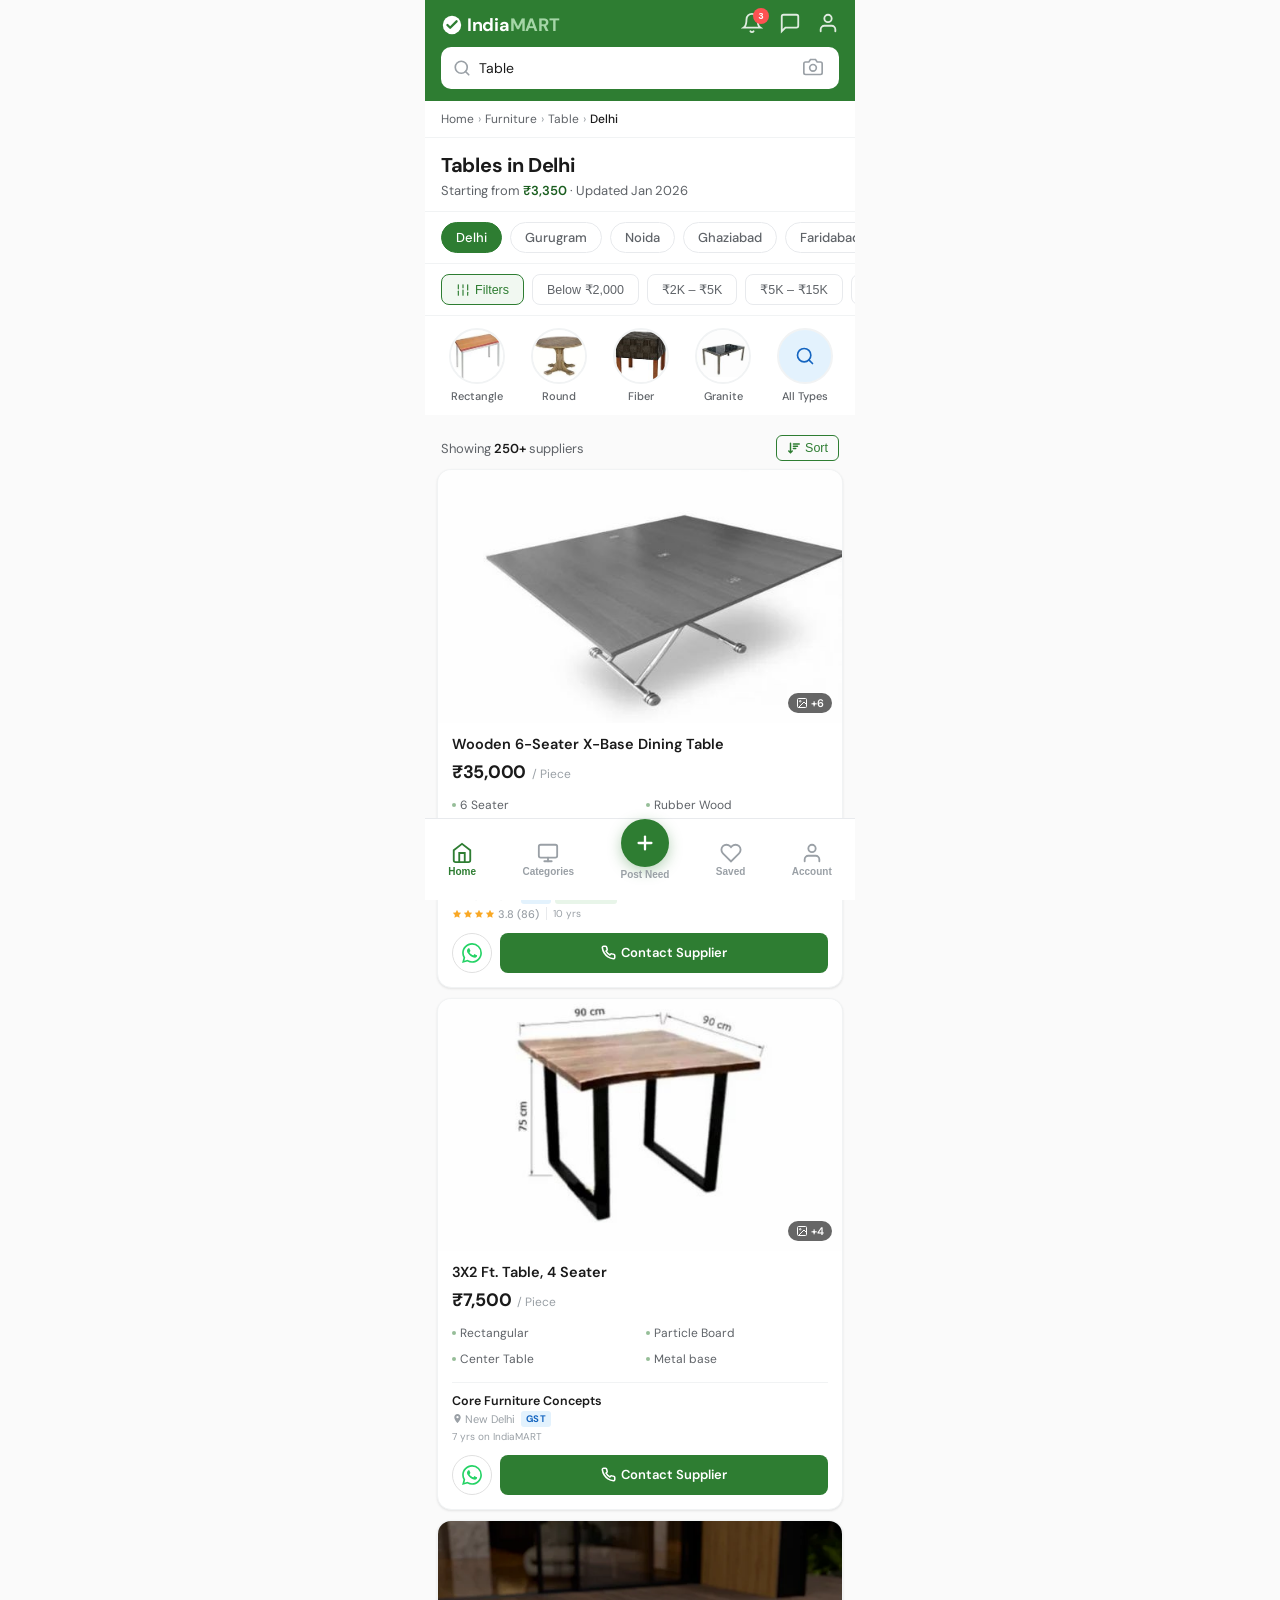
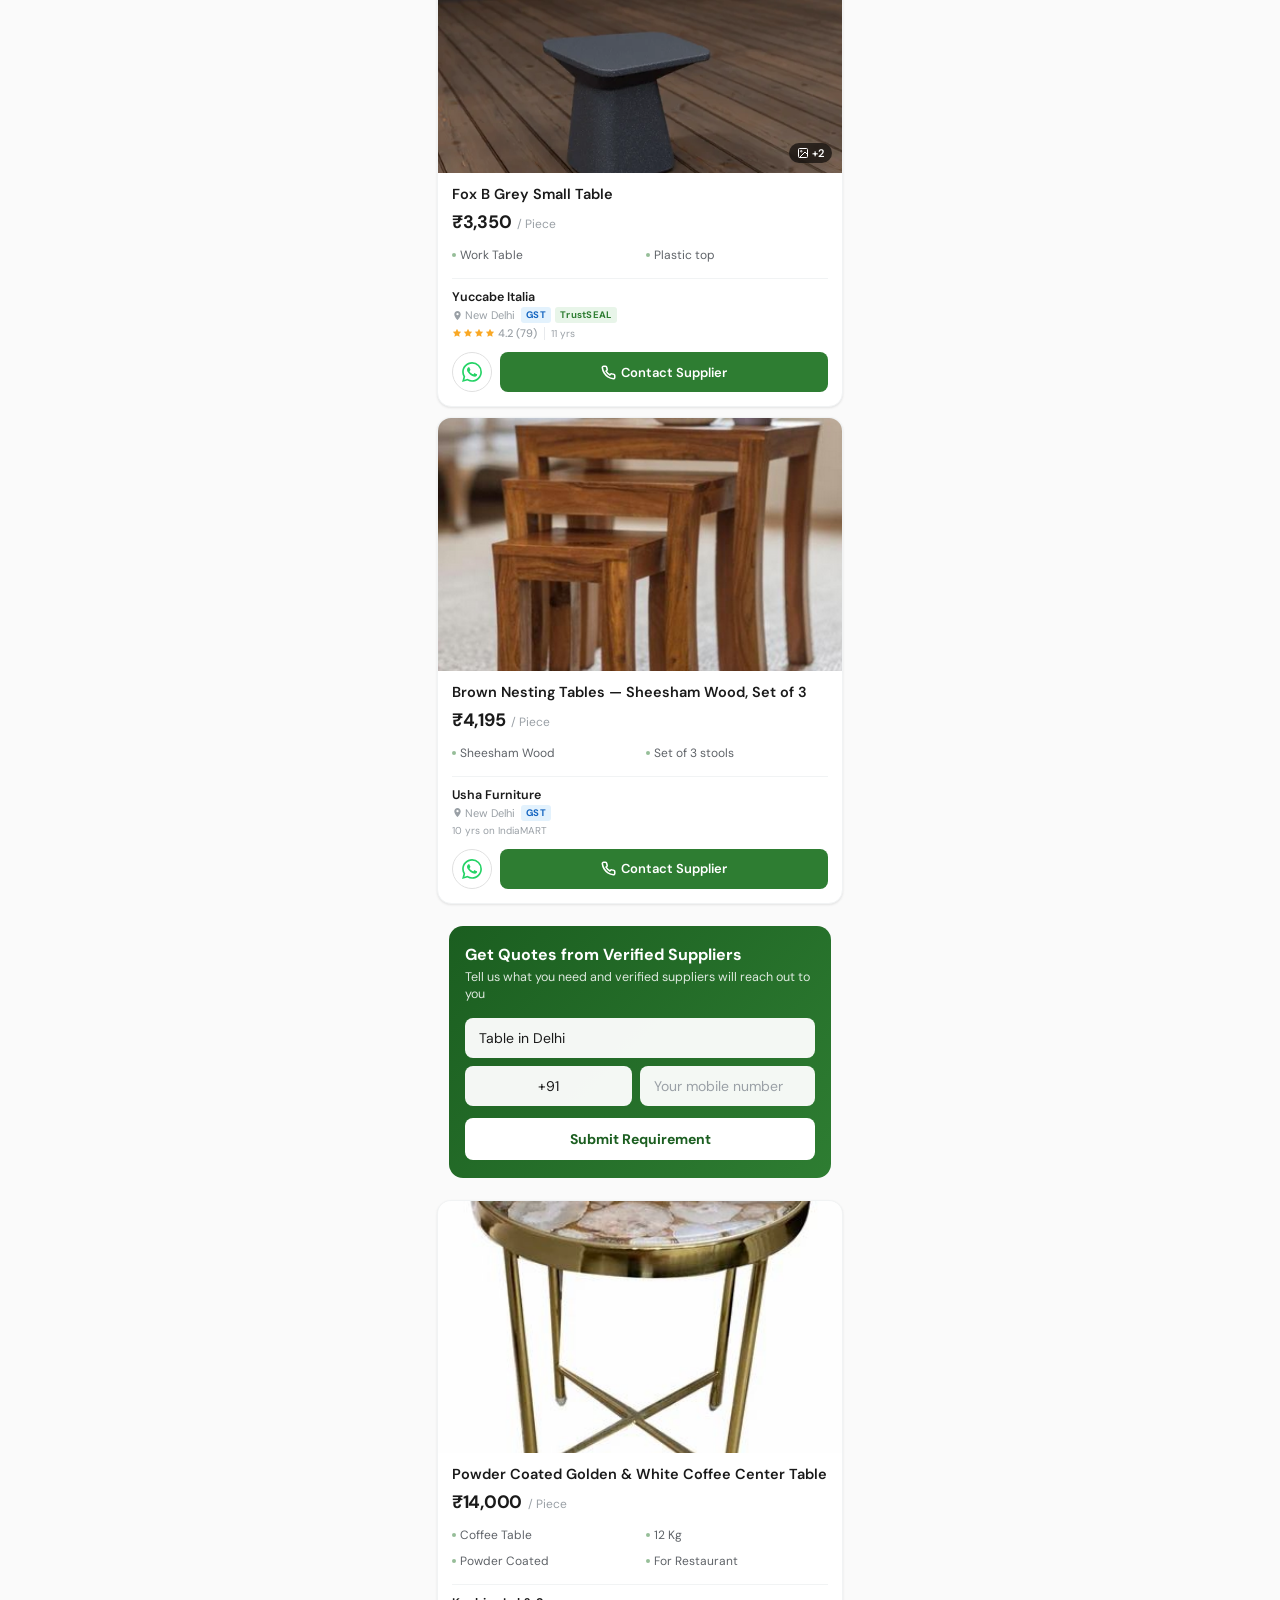
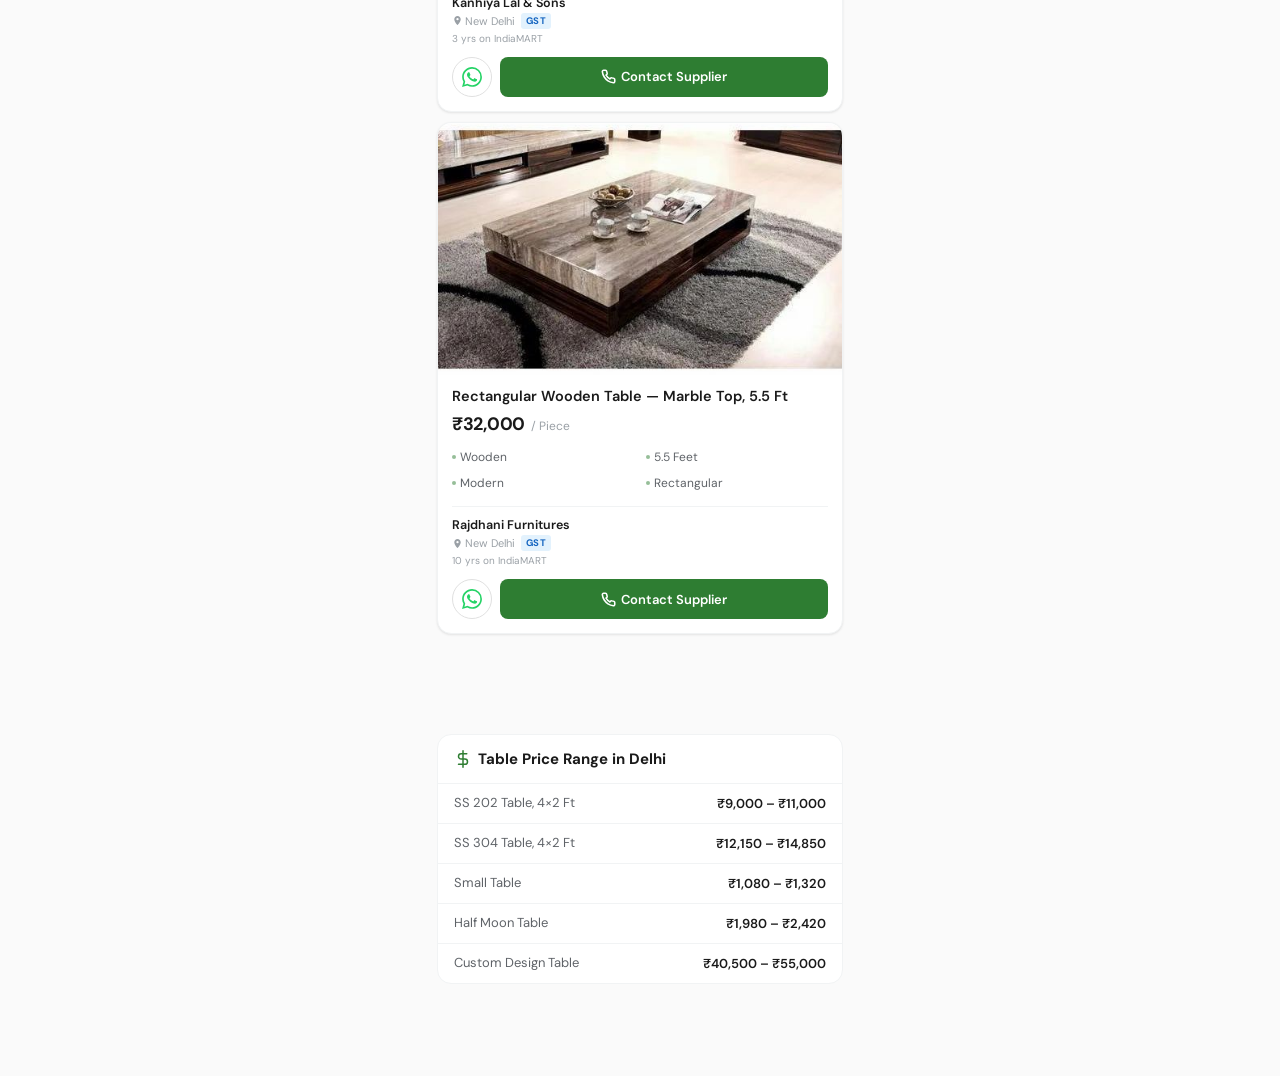
==== index.html @ 43706a5a "Add index.html pointing to redesign page Co-Authored-By: Claude Opus 4.6 (1M context) <noreply@anthr" ====
<!DOCTYPE html>
<html lang="en">
<head>
<meta charset="UTF-8">
<meta name="viewport" content="width=device-width, initial-scale=1.0, maximum-scale=1.0, user-scalable=no">
<title>Table in Delhi — IndiaMART Redesign</title>
<link rel="preconnect" href="https://fonts.googleapis.com">
<link href="https://fonts.googleapis.com/css2?family=DM+Sans:ital,opsz,wght@0,9..40,300;0,9..40,400;0,9..40,500;0,9..40,600;0,9..40,700;1,9..40,400&display=swap" rel="stylesheet">
<style>
  :root {
    --im-green: #2E7D32;
    --im-green-dark: #1B5E20;
    --im-green-light: #E8F5E9;
    --im-green-50: #f1f8f1;
    --im-blue: #1565C0;
    --im-blue-light: #E3F2FD;
    --surface: #FAFAFA;
    --card: #FFFFFF;
    --text-primary: #1A1A1A;
    --text-secondary: #5F6368;
    --text-tertiary: #9AA0A6;
    --border: #E8EAED;
    --border-light: #F1F3F4;
    --gold: #F9A825;
    --radius: 14px;
    --radius-sm: 8px;
    --radius-xs: 6px;
    --shadow-sm: 0 1px 3px rgba(0,0,0,.06), 0 1px 2px rgba(0,0,0,.04);
    --shadow-md: 0 4px 12px rgba(0,0,0,.08);
    --shadow-lg: 0 8px 30px rgba(0,0,0,.12);
  }

  * { margin: 0; padding: 0; box-sizing: border-box; -webkit-tap-highlight-color: transparent; }

  body {
    font-family: 'DM Sans', -apple-system, sans-serif;
    background: var(--surface);
    color: var(--text-primary);
    max-width: 430px;
    margin: 0 auto;
    min-height: 100vh;
    overflow-x: hidden;
    -webkit-font-smoothing: antialiased;
  }

  /* ─── STICKY HEADER ─── */
  .header {
    position: sticky;
    top: 0;
    z-index: 100;
    background: var(--im-green);
    padding: 12px 16px;
    display: flex;
    flex-direction: column;
    gap: 10px;
  }

  .header-top {
    display: flex;
    align-items: center;
    justify-content: space-between;
  }

  .logo {
    display: flex;
    align-items: center;
    gap: 4px;
  }

  .logo svg { height: 22px; }

  .logo-text {
    font-size: 18px;
    font-weight: 700;
    color: #fff;
    letter-spacing: -.3px;
  }

  .logo-text span { color: #A5D6A7; }

  .header-actions {
    display: flex;
    align-items: center;
    gap: 16px;
  }

  .header-actions button {
    background: none;
    border: none;
    color: rgba(255,255,255,.85);
    cursor: pointer;
    position: relative;
  }

  .header-actions .badge {
    position: absolute;
    top: -4px;
    right: -6px;
    background: #FF5252;
    color: #fff;
    font-size: 9px;
    font-weight: 700;
    width: 16px;
    height: 16px;
    border-radius: 50%;
    display: flex;
    align-items: center;
    justify-content: center;
  }

  .search-bar {
    display: flex;
    align-items: center;
    background: #fff;
    border-radius: 10px;
    padding: 0 12px;
    height: 42px;
    gap: 8px;
  }

  .search-bar svg { color: var(--text-tertiary); flex-shrink: 0; }

  .search-bar input {
    flex: 1;
    border: none;
    outline: none;
    font-size: 14px;
    font-family: inherit;
    color: var(--text-primary);
    background: transparent;
  }

  .search-bar input::placeholder { color: var(--text-tertiary); }

  .search-bar .cam-btn {
    background: none;
    border: none;
    color: var(--im-green);
    cursor: pointer;
    padding: 4px;
  }

  /* ─── BREADCRUMB ─── */
  .breadcrumb {
    padding: 10px 16px;
    font-size: 12px;
    color: var(--text-tertiary);
    display: flex;
    align-items: center;
    gap: 4px;
    flex-wrap: wrap;
    background: #fff;
    border-bottom: 1px solid var(--border-light);
  }

  .breadcrumb a {
    color: var(--text-secondary);
    text-decoration: none;
  }

  .breadcrumb .sep { color: var(--text-tertiary); }

  /* ─── PAGE TITLE SECTION ─── */
  .page-title-section {
    background: #fff;
    padding: 14px 16px 12px;
    border-bottom: 1px solid var(--border-light);
  }

  .page-title-section h1 {
    font-size: 20px;
    font-weight: 700;
    letter-spacing: -.3px;
    margin-bottom: 4px;
  }

  .page-title-section .price-range {
    font-size: 13px;
    color: var(--text-secondary);
  }

  .page-title-section .price-range strong {
    color: var(--im-green-dark);
    font-weight: 600;
  }

  /* ─── CITY PILLS ─── */
  .city-scroll {
    background: #fff;
    padding: 10px 0;
    border-bottom: 1px solid var(--border-light);
    overflow: hidden;
  }

  .city-pills {
    display: flex;
    gap: 8px;
    padding: 0 16px;
    overflow-x: auto;
    scrollbar-width: none;
    -ms-overflow-style: none;
  }

  .city-pills::-webkit-scrollbar { display: none; }

  .city-pill {
    flex-shrink: 0;
    padding: 6px 14px;
    border-radius: 20px;
    font-size: 13px;
    font-weight: 500;
    border: 1.5px solid var(--border);
    background: #fff;
    color: var(--text-secondary);
    cursor: pointer;
    transition: all .2s;
    white-space: nowrap;
  }

  .city-pill.active {
    background: var(--im-green);
    color: #fff;
    border-color: var(--im-green);
  }

  .city-pill:not(.active):hover {
    border-color: var(--im-green);
    color: var(--im-green);
  }

  /* ─── FILTER BAR ─── */
  .filter-bar {
    position: sticky;
    top: 106px;
    z-index: 90;
    background: #fff;
    padding: 10px 16px;
    display: flex;
    gap: 8px;
    border-bottom: 1px solid var(--border-light);
    overflow-x: auto;
    scrollbar-width: none;
  }

  .filter-bar::-webkit-scrollbar { display: none; }

  .filter-chip {
    flex-shrink: 0;
    display: flex;
    align-items: center;
    gap: 5px;
    padding: 7px 14px;
    border-radius: 8px;
    font-size: 12.5px;
    font-weight: 500;
    border: 1.5px solid var(--border);
    background: #fff;
    color: var(--text-secondary);
    cursor: pointer;
    transition: all .15s;
  }

  .filter-chip:hover, .filter-chip.active {
    border-color: var(--im-green);
    color: var(--im-green);
    background: var(--im-green-50);
  }

  .filter-chip svg { width: 14px; height: 14px; }

  /* ─── CATEGORY CHIPS (horizontal scroll) ─── */
  .category-row {
    background: #fff;
    padding: 12px 0;
    border-bottom: 6px solid var(--surface);
  }

  .category-chips {
    display: flex;
    gap: 10px;
    padding: 0 16px;
    overflow-x: auto;
    scrollbar-width: none;
  }

  .category-chips::-webkit-scrollbar { display: none; }

  .category-chip {
    flex-shrink: 0;
    display: flex;
    flex-direction: column;
    align-items: center;
    gap: 6px;
    cursor: pointer;
    width: 72px;
  }

  .category-chip .cat-img {
    width: 56px;
    height: 56px;
    border-radius: 50%;
    background: var(--im-green-light);
    overflow: hidden;
    border: 2px solid var(--border-light);
    transition: border-color .2s;
  }

  .category-chip:hover .cat-img { border-color: var(--im-green); }

  .category-chip .cat-img img {
    width: 100%;
    height: 100%;
    object-fit: cover;
  }

  .category-chip .cat-name {
    font-size: 11px;
    font-weight: 500;
    color: var(--text-secondary);
    text-align: center;
    line-height: 1.2;
  }

  /* ─── RESULTS HEADER ─── */
  .results-header {
    padding: 14px 16px 8px;
    display: flex;
    align-items: center;
    justify-content: space-between;
  }

  .results-header .count {
    font-size: 13px;
    color: var(--text-secondary);
  }

  .results-header .count strong {
    color: var(--text-primary);
    font-weight: 600;
  }

  .sort-btn {
    display: flex;
    align-items: center;
    gap: 4px;
    font-size: 12.5px;
    font-weight: 500;
    color: var(--im-green);
    background: none;
    border: 1.5px solid var(--im-green);
    border-radius: var(--radius-xs);
    padding: 5px 10px;
    cursor: pointer;
  }

  /* ─── PRODUCT CARDS ─── */
  .product-list {
    padding: 0 12px 100px;
    display: flex;
    flex-direction: column;
    gap: 10px;
  }

  .product-card {
    display: block;
    text-decoration: none;
    color: inherit;
    background: var(--card);
    border-radius: var(--radius);
    overflow: hidden;
    box-shadow: var(--shadow-sm);
    border: 1px solid var(--border-light);
    transition: box-shadow .2s, transform .15s;
  }

  .product-card:active {
    transform: scale(.985);
  }

  .product-card:hover {
    box-shadow: var(--shadow-md);
  }

  /* Image area */
  .pc-image {
    position: relative;
    width: 100%;
    aspect-ratio: 16/10;
    overflow: hidden;
    background: #f5f5f5;
  }

  .pc-image img {
    width: 100%;
    height: 100%;
    object-fit: cover;
    transition: transform .3s;
  }

  .product-card:hover .pc-image img {
    transform: scale(1.03);
  }

  .pc-image .img-count {
    position: absolute;
    bottom: 10px;
    right: 10px;
    background: rgba(0,0,0,.6);
    backdrop-filter: blur(4px);
    color: #fff;
    font-size: 11px;
    font-weight: 600;
    padding: 3px 8px;
    border-radius: 12px;
    display: flex;
    align-items: center;
    gap: 3px;
  }

  .pc-image .img-count svg { width: 12px; height: 12px; }

  .pc-image .wishlist-btn {
    position: absolute;
    top: 10px;
    right: 10px;
    width: 32px;
    height: 32px;
    border-radius: 50%;
    background: rgba(255,255,255,.9);
    backdrop-filter: blur(4px);
    border: none;
    display: flex;
    align-items: center;
    justify-content: center;
    cursor: pointer;
    box-shadow: 0 2px 8px rgba(0,0,0,.1);
    transition: transform .15s;
  }

  .pc-image .wishlist-btn:active { transform: scale(.9); }
  .pc-image .wishlist-btn svg { width: 16px; height: 16px; color: var(--text-tertiary); }

  /* Body */
  .pc-body {
    padding: 12px 14px 14px;
  }

  .pc-body .pc-name {
    font-size: 14.5px;
    font-weight: 600;
    color: var(--text-primary);
    line-height: 1.3;
    margin-bottom: 6px;
    display: -webkit-box;
    -webkit-line-clamp: 2;
    -webkit-box-orient: vertical;
    overflow: hidden;
  }

  .pc-price-row {
    display: flex;
    align-items: baseline;
    gap: 6px;
    margin-bottom: 10px;
  }

  .pc-price {
    font-size: 18px;
    font-weight: 700;
    color: var(--text-primary);
    letter-spacing: -.3px;
  }

  .pc-price-unit {
    font-size: 12px;
    color: var(--text-tertiary);
    font-weight: 400;
  }

  /* Specs — clean 2-col layout */
  .pc-specs {
    display: grid;
    grid-template-columns: 1fr 1fr;
    gap: 4px 12px;
    margin-bottom: 12px;
  }

  .pc-spec {
    font-size: 12px;
    color: var(--text-secondary);
    display: flex;
    align-items: center;
    gap: 4px;
    padding: 3px 0;
  }

  .pc-spec .dot {
    width: 4px;
    height: 4px;
    border-radius: 50%;
    background: var(--im-green);
    flex-shrink: 0;
    opacity: .5;
  }

  /* Supplier strip */
  .pc-supplier {
    display: flex;
    align-items: center;
    justify-content: space-between;
    padding-top: 10px;
    border-top: 1px solid var(--border-light);
    gap: 8px;
  }

  .pc-supplier-info {
    flex: 1;
    min-width: 0;
  }

  .pc-supplier-name {
    font-size: 12.5px;
    font-weight: 600;
    color: var(--text-primary);
    white-space: nowrap;
    overflow: hidden;
    text-overflow: ellipsis;
  }

  .pc-supplier-meta {
    display: flex;
    align-items: center;
    gap: 6px;
    margin-top: 2px;
  }

  .pc-supplier-meta .loc {
    font-size: 11px;
    color: var(--text-tertiary);
    display: flex;
    align-items: center;
    gap: 2px;
  }

  .pc-supplier-meta .loc svg { width: 11px; height: 11px; }

  .trust-badges {
    display: flex;
    align-items: center;
    gap: 4px;
  }

  .trust-badge {
    font-size: 9.5px;
    font-weight: 700;
    padding: 2px 5px;
    border-radius: 3px;
    letter-spacing: .3px;
  }

  .trust-badge.gst {
    background: var(--im-blue-light);
    color: var(--im-blue);
  }

  .trust-badge.trust {
    background: var(--im-green-light);
    color: var(--im-green);
  }

  .pc-supplier-rating {
    display: flex;
    align-items: center;
    gap: 3px;
    margin-top: 3px;
  }

  .pc-supplier-rating .stars {
    display: flex;
    gap: 1px;
  }

  .pc-supplier-rating .stars svg { width: 10px; height: 10px; color: var(--gold); }

  .pc-supplier-rating .rating-text {
    font-size: 11px;
    color: var(--text-tertiary);
    font-weight: 500;
  }

  .pc-supplier-rating .yrs {
    font-size: 10px;
    color: var(--text-tertiary);
    margin-left: 4px;
    padding-left: 6px;
    border-left: 1px solid var(--border);
  }

  /* CTA Row */
  .pc-cta-row {
    display: flex;
    gap: 8px;
    margin-top: 12px;
  }

  .pc-cta {
    flex: 1;
    padding: 10px 8px;
    background: var(--im-green);
    color: #fff;
    border: none;
    border-radius: var(--radius-sm);
    font-size: 13px;
    font-weight: 600;
    font-family: inherit;
    cursor: pointer;
    transition: background .15s;
    display: flex;
    align-items: center;
    justify-content: center;
    gap: 5px;
  }

  .pc-cta:hover { background: var(--im-green-dark); }
  .pc-cta svg { width: 15px; height: 15px; }

  .pc-cta-whatsapp {
    width: 40px;
    height: 40px;
    flex-shrink: 0;
    background: #fff;
    color: #25D366;
    border: 1.5px solid #E0E0E0;
    border-radius: 50%;
    cursor: pointer;
    transition: all .15s;
    display: flex;
    align-items: center;
    justify-content: center;
    padding: 0;
  }

  .pc-cta-whatsapp:hover { border-color: #25D366; background: #f0faf3; }
  .pc-cta-whatsapp svg { width: 20px; height: 20px; }

  /* ─── QUOTE BANNER ─── */
  .quote-banner {
    margin: 12px;
    padding: 18px 16px;
    background: linear-gradient(135deg, var(--im-green-dark) 0%, var(--im-green) 100%);
    border-radius: var(--radius);
    color: #fff;
  }

  .quote-banner h3 {
    font-size: 16px;
    font-weight: 700;
    margin-bottom: 4px;
  }

  .quote-banner p {
    font-size: 12.5px;
    opacity: .85;
    margin-bottom: 14px;
    line-height: 1.4;
  }

  .quote-banner input {
    width: 100%;
    padding: 11px 14px;
    border-radius: var(--radius-sm);
    border: none;
    font-size: 14px;
    font-family: inherit;
    margin-bottom: 8px;
    background: rgba(255,255,255,.95);
    color: var(--text-primary);
  }

  .quote-banner input::placeholder { color: var(--text-tertiary); }

  .quote-banner .phone-row {
    display: flex;
    gap: 8px;
    margin-bottom: 12px;
  }

  .quote-banner .country-code {
    background: rgba(255,255,255,.95);
    border: none;
    border-radius: var(--radius-sm);
    padding: 11px 10px;
    font-size: 14px;
    font-family: inherit;
    color: var(--text-primary);
    width: 60px;
    text-align: center;
  }

  .quote-banner .phone-row input { flex: 1; margin-bottom: 0; }

  .quote-banner .submit-btn {
    width: 100%;
    padding: 12px;
    background: #fff;
    color: var(--im-green-dark);
    border: none;
    border-radius: var(--radius-sm);
    font-size: 14px;
    font-weight: 700;
    font-family: inherit;
    cursor: pointer;
    transition: transform .1s;
  }

  .quote-banner .submit-btn:active { transform: scale(.97); }

  /* ─── PRICE TABLE ─── */
  .price-section {
    margin: 0 12px 12px;
    background: var(--card);
    border-radius: var(--radius);
    overflow: hidden;
    border: 1px solid var(--border-light);
  }

  .price-section-header {
    padding: 14px 16px;
    font-size: 15px;
    font-weight: 700;
    border-bottom: 1px solid var(--border-light);
    display: flex;
    align-items: center;
    gap: 6px;
  }

  .price-section-header svg { color: var(--im-green); width: 18px; height: 18px; }

  .price-table {
    width: 100%;
  }

  .price-row {
    display: flex;
    align-items: center;
    justify-content: space-between;
    padding: 11px 16px;
    border-bottom: 1px solid var(--border-light);
    font-size: 13px;
    transition: background .1s;
  }

  .price-row:last-child { border-bottom: none; }
  .price-row:hover { background: var(--im-green-50); }

  .price-row .item-name {
    flex: 1;
    color: var(--text-secondary);
    line-height: 1.3;
    padding-right: 12px;
  }

  .price-row .item-price {
    font-weight: 600;
    color: var(--text-primary);
    white-space: nowrap;
    font-size: 13px;
  }

  /* ─── BOTTOM NAV ─── */
  .bottom-nav {
    position: fixed;
    bottom: 0;
    left: 50%;
    transform: translateX(-50%);
    width: 100%;
    max-width: 430px;
    background: #fff;
    border-top: 1px solid var(--border);
    display: flex;
    align-items: center;
    justify-content: space-around;
    padding: 6px 0 calc(6px + env(safe-area-inset-bottom));
    z-index: 100;
  }

  .nav-item {
    display: flex;
    flex-direction: column;
    align-items: center;
    gap: 2px;
    background: none;
    border: none;
    cursor: pointer;
    color: var(--text-tertiary);
    padding: 4px 12px;
    transition: color .15s;
  }

  .nav-item.active { color: var(--im-green); }

  .nav-item svg { width: 22px; height: 22px; }

  .nav-item span {
    font-size: 10px;
    font-weight: 600;
    font-family: inherit;
  }

  /* ─── ANIMATIONS ─── */
  @keyframes fadeUp {
    from { opacity: 0; transform: translateY(16px); }
    to { opacity: 1; transform: translateY(0); }
  }

  .product-card {
    animation: fadeUp .4s ease both;
  }

  .product-card:nth-child(1) { animation-delay: .05s; }
  .product-card:nth-child(2) { animation-delay: .1s; }
  .product-card:nth-child(3) { animation-delay: .15s; }
  .product-card:nth-child(4) { animation-delay: .2s; }
  .product-card:nth-child(5) { animation-delay: .25s; }
  .product-card:nth-child(6) { animation-delay: .3s; }

  /* ─── SCROLLBAR ─── */
  ::-webkit-scrollbar { width: 0; height: 0; }

  /* ─── CLICKABLE CARDS ─── */
  .product-card { cursor: pointer; position: relative; }
  .product-card .pc-cta,
  .product-card .wishlist-btn,
  .product-card .pc-supplier-name { position: relative; z-index: 2; }
</style>
</head>
<body>

<!-- ═══ HEADER ═══ -->
<header class="header">
  <div class="header-top">
    <div class="logo">
      <svg viewBox="0 0 24 24" fill="none"><circle cx="12" cy="12" r="10" fill="#fff"/><path d="M7 12l3 3 7-7" stroke="#2E7D32" stroke-width="2.5" stroke-linecap="round" stroke-linejoin="round"/></svg>
      <span class="logo-text">India<span>MART</span></span>
    </div>
    <div class="header-actions">
      <button aria-label="Notifications">
        <svg width="22" height="22" viewBox="0 0 24 24" fill="none" stroke="currentColor" stroke-width="2" stroke-linecap="round"><path d="M18 8A6 6 0 006 8c0 7-3 9-3 9h18s-3-2-3-9"/><path d="M13.73 21a2 2 0 01-3.46 0"/></svg>
        <span class="badge">3</span>
      </button>
      <button aria-label="Messages">
        <svg width="22" height="22" viewBox="0 0 24 24" fill="none" stroke="currentColor" stroke-width="2" stroke-linecap="round"><path d="M21 15a2 2 0 01-2 2H7l-4 4V5a2 2 0 012-2h14a2 2 0 012 2z"/></svg>
      </button>
      <button aria-label="Profile">
        <svg width="22" height="22" viewBox="0 0 24 24" fill="none" stroke="currentColor" stroke-width="2" stroke-linecap="round"><path d="M20 21v-2a4 4 0 00-4-4H8a4 4 0 00-4 4v2"/><circle cx="12" cy="7" r="4"/></svg>
      </button>
    </div>
  </div>
  <div class="search-bar">
    <svg width="18" height="18" viewBox="0 0 24 24" fill="none" stroke="currentColor" stroke-width="2.2" stroke-linecap="round"><circle cx="11" cy="11" r="8"/><path d="M21 21l-4.35-4.35"/></svg>
    <input type="text" placeholder="Search for tables, furniture..." value="Table">
    <button class="cam-btn" aria-label="Search by image">
      <svg width="20" height="20" viewBox="0 0 24 24" fill="none" stroke="currentColor" stroke-width="2" stroke-linecap="round"><path d="M23 19a2 2 0 01-2 2H3a2 2 0 01-2-2V8a2 2 0 012-2h4l2-3h6l2 3h4a2 2 0 012 2z"/><circle cx="12" cy="13" r="4"/></svg>
    </button>
  </div>
</header>

<!-- ═══ BREADCRUMB ═══ -->
<nav class="breadcrumb">
  <a href="#">Home</a> <span class="sep">›</span>
  <a href="#">Furniture</a> <span class="sep">›</span>
  <a href="#">Table</a> <span class="sep">›</span>
  <span style="color:var(--text-primary);font-weight:500;">Delhi</span>
</nav>

<!-- ═══ TITLE ═══ -->
<section class="page-title-section">
  <h1>Tables in Delhi</h1>
  <p class="price-range">Starting from <strong>₹3,350</strong> &middot; Updated Jan 2026</p>
</section>

<!-- ═══ CITY PILLS ═══ -->
<div class="city-scroll">
  <div class="city-pills">
    <span class="city-pill active">Delhi</span>
    <span class="city-pill">Gurugram</span>
    <span class="city-pill">Noida</span>
    <span class="city-pill">Ghaziabad</span>
    <span class="city-pill">Faridabad</span>
    <span class="city-pill">Greater Noida</span>
    <span class="city-pill">Sonipat</span>
    <span class="city-pill">Rohtak</span>
    <span class="city-pill">Meerut</span>
  </div>
</div>

<!-- ═══ FILTER BAR ═══ -->
<div class="filter-bar">
  <button class="filter-chip active">
    <svg viewBox="0 0 24 24" fill="none" stroke="currentColor" stroke-width="2" stroke-linecap="round"><line x1="4" y1="21" x2="4" y2="14"/><line x1="4" y1="10" x2="4" y2="3"/><line x1="12" y1="21" x2="12" y2="12"/><line x1="12" y1="8" x2="12" y2="3"/><line x1="20" y1="21" x2="20" y2="16"/><line x1="20" y1="12" x2="20" y2="3"/></svg>
    Filters
  </button>
  <button class="filter-chip">Below ₹2,000</button>
  <button class="filter-chip">₹2K – ₹5K</button>
  <button class="filter-chip">₹5K – ₹15K</button>
  <button class="filter-chip">Above ₹15K</button>
  <button class="filter-chip">Verified Only</button>
</div>

<!-- ═══ CATEGORIES ═══ -->
<div class="category-row">
  <div class="category-chips">
    <div class="category-chip">
      <div class="cat-img"><img src="images/enviro-early-years-rectangle-tables-125x125.jpg" alt="Rectangle Table"></div>
      <span class="cat-name">Rectangle</span>
    </div>
    <div class="category-chip">
      <div class="cat-img"><img src="images/round-table-125x125.jpg" alt="Round Table"></div>
      <span class="cat-name">Round</span>
    </div>
    <div class="category-chip">
      <div class="cat-img"><img src="images/fiber-table-125x125.jpg" alt="Fiber Table"></div>
      <span class="cat-name">Fiber</span>
    </div>
    <div class="category-chip">
      <div class="cat-img"><img src="images/granite-table-125x125.jpg" alt="Granite Table"></div>
      <span class="cat-name">Granite</span>
    </div>
    <div class="category-chip">
      <div class="cat-img" style="background:#E3F2FD;display:flex;align-items:center;justify-content:center">
        <svg width="20" height="20" viewBox="0 0 24 24" fill="none" stroke="#1565C0" stroke-width="2" stroke-linecap="round"><circle cx="11" cy="11" r="8"/><path d="M21 21l-4.35-4.35"/></svg>
      </div>
      <span class="cat-name">All Types</span>
    </div>
  </div>
</div>

<!-- ═══ RESULTS HEADER ═══ -->
<div class="results-header">
  <span class="count">Showing <strong>250+</strong> suppliers</span>
  <button class="sort-btn">
    <svg width="14" height="14" viewBox="0 0 24 24" fill="none" stroke="currentColor" stroke-width="2.5" stroke-linecap="round"><path d="M11 5h10M11 9h7M11 13h4M3 17l3 3 3-3M6 18V4"/></svg>
    Sort
  </button>
</div>

<!-- ═══ PRODUCT LIST ═══ -->
<div class="product-list">

  <!-- Card 1 -->
  <div class="product-card">
    <div class="pc-image">
      <img src="images/x-base-dining-table-500x500.jpg" alt="Wooden 6-Seater X-Base Dining Table">
      <span class="img-count">
        <svg viewBox="0 0 24 24" fill="none" stroke="currentColor" stroke-width="2"><rect x="3" y="3" width="18" height="18" rx="2"/><circle cx="8.5" cy="8.5" r="1.5"/><path d="M21 15l-5-5L5 21"/></svg>
        +6
      </span>
      <button class="wishlist-btn"><svg viewBox="0 0 24 24" fill="none" stroke="currentColor" stroke-width="2" stroke-linecap="round"><path d="M20.84 4.61a5.5 5.5 0 00-7.78 0L12 5.67l-1.06-1.06a5.5 5.5 0 00-7.78 7.78l1.06 1.06L12 21.23l7.78-7.78 1.06-1.06a5.5 5.5 0 000-7.78z"/></svg></button>
    </div>
    <div class="pc-body">
      <a href="product-detail.html" class="pc-name" style="text-decoration:none;color:inherit">Wooden 6-Seater X-Base Dining Table</a>
      <div class="pc-price-row">
        <span class="pc-price">₹35,000</span>
        <span class="pc-price-unit">/ Piece</span>
      </div>
      <div class="pc-specs">
        <span class="pc-spec"><span class="dot"></span>6 Seater</span>
        <span class="pc-spec"><span class="dot"></span>Rubber Wood</span>
        <span class="pc-spec"><span class="dot"></span>Rectangular</span>
        <span class="pc-spec"><span class="dot"></span>Natural finish</span>
      </div>
      <div class="pc-supplier">
        <div class="pc-supplier-info">
          <a href="supplier-profile.html" class="pc-supplier-name" style="text-decoration:none;color:inherit">HS Enterprises</a>
          <div class="pc-supplier-meta">
            <span class="loc">
              <svg viewBox="0 0 24 24" fill="currentColor"><path d="M12 2C8.13 2 5 5.13 5 9c0 5.25 7 13 7 13s7-7.75 7-13c0-3.87-3.13-7-7-7zm0 9.5a2.5 2.5 0 010-5 2.5 2.5 0 010 5z"/></svg>
              New Delhi
            </span>
            <span class="trust-badges">
              <span class="trust-badge gst">GST</span>
              <span class="trust-badge trust">TrustSEAL</span>
            </span>
          </div>
          <div class="pc-supplier-rating">
            <span class="stars">
              <svg viewBox="0 0 24 24" fill="currentColor"><path d="M12 2l3.09 6.26L22 9.27l-5 4.87 1.18 6.88L12 17.77l-6.18 3.25L7 14.14 2 9.27l6.91-1.01L12 2z"/></svg>
              <svg viewBox="0 0 24 24" fill="currentColor"><path d="M12 2l3.09 6.26L22 9.27l-5 4.87 1.18 6.88L12 17.77l-6.18 3.25L7 14.14 2 9.27l6.91-1.01L12 2z"/></svg>
              <svg viewBox="0 0 24 24" fill="currentColor"><path d="M12 2l3.09 6.26L22 9.27l-5 4.87 1.18 6.88L12 17.77l-6.18 3.25L7 14.14 2 9.27l6.91-1.01L12 2z"/></svg>
              <svg viewBox="0 0 24 24" fill="currentColor"><path d="M12 2l3.09 6.26L22 9.27l-5 4.87 1.18 6.88L12 17.77l-6.18 3.25L7 14.14 2 9.27l6.91-1.01L12 2z"/></svg>
            </span>
            <span class="rating-text">3.8 (86)</span>
            <span class="yrs">10 yrs</span>
          </div>
        </div>
      </div>
      <div class="pc-cta-row">
        <button class="pc-cta-whatsapp" aria-label="WhatsApp">
          <svg viewBox="0 0 24 24" fill="currentColor"><path d="M17.472 14.382c-.297-.149-1.758-.867-2.03-.967-.273-.099-.471-.148-.67.15-.197.297-.767.966-.94 1.164-.173.199-.347.223-.644.075-.297-.15-1.255-.463-2.39-1.475-.883-.788-1.48-1.761-1.653-2.059-.173-.297-.018-.458.13-.606.134-.133.298-.347.446-.52.149-.174.198-.298.298-.497.099-.198.05-.371-.025-.52-.075-.149-.669-1.612-.916-2.207-.242-.579-.487-.5-.669-.51-.173-.008-.371-.01-.57-.01-.198 0-.52.074-.792.372-.272.297-1.04 1.016-1.04 2.479 0 1.462 1.065 2.875 1.213 3.074.149.198 2.096 3.2 5.077 4.487.709.306 1.262.489 1.694.625.712.227 1.36.195 1.871.118.571-.085 1.758-.719 2.006-1.413.248-.694.248-1.289.173-1.413-.074-.124-.272-.198-.57-.347m-5.421 7.403h-.004a9.87 9.87 0 01-5.031-1.378l-.361-.214-3.741.982.998-3.648-.235-.374a9.86 9.86 0 01-1.51-5.26c.001-5.45 4.436-9.884 9.888-9.884 2.64 0 5.122 1.03 6.988 2.898a9.825 9.825 0 012.893 6.994c-.003 5.45-4.437 9.884-9.885 9.884m8.413-18.297A11.815 11.815 0 0012.05 0C5.495 0 .16 5.335.157 11.892c0 2.096.547 4.142 1.588 5.945L.057 24l6.305-1.654a11.882 11.882 0 005.683 1.448h.005c6.554 0 11.89-5.335 11.893-11.893a11.821 11.821 0 00-3.48-8.413z"/></svg>
        </button>
        <button class="pc-cta">
          <svg viewBox="0 0 24 24" fill="none" stroke="currentColor" stroke-width="2.5" stroke-linecap="round"><path d="M22 16.92v3a2 2 0 01-2.18 2 19.79 19.79 0 01-8.63-3.07 19.5 19.5 0 01-6-6 19.79 19.79 0 01-3.07-8.67A2 2 0 014.11 2h3a2 2 0 012 1.72c.127.96.361 1.903.7 2.81a2 2 0 01-.45 2.11L8.09 9.91a16 16 0 006 6l1.27-1.27a2 2 0 012.11-.45c.907.339 1.85.573 2.81.7A2 2 0 0122 16.92z"/></svg>
          Contact Supplier
        </button>
      </div>
    </div>
  </div>

  <!-- Card 2 -->
  <div class="product-card">
    <div class="pc-image">
      <img src="images/3x2-ft-table-500x500.jpg" alt="3X2 Ft Table, 4 Seater">
      <span class="img-count">
        <svg viewBox="0 0 24 24" fill="none" stroke="currentColor" stroke-width="2"><rect x="3" y="3" width="18" height="18" rx="2"/><circle cx="8.5" cy="8.5" r="1.5"/><path d="M21 15l-5-5L5 21"/></svg>
        +4
      </span>
      <button class="wishlist-btn"><svg viewBox="0 0 24 24" fill="none" stroke="currentColor" stroke-width="2" stroke-linecap="round"><path d="M20.84 4.61a5.5 5.5 0 00-7.78 0L12 5.67l-1.06-1.06a5.5 5.5 0 00-7.78 7.78l1.06 1.06L12 21.23l7.78-7.78 1.06-1.06a5.5 5.5 0 000-7.78z"/></svg></button>
    </div>
    <div class="pc-body">
      <div class="pc-name">3X2 Ft. Table, 4 Seater</div>
      <div class="pc-price-row">
        <span class="pc-price">₹7,500</span>
        <span class="pc-price-unit">/ Piece</span>
      </div>
      <div class="pc-specs">
        <span class="pc-spec"><span class="dot"></span>Rectangular</span>
        <span class="pc-spec"><span class="dot"></span>Particle Board</span>
        <span class="pc-spec"><span class="dot"></span>Center Table</span>
        <span class="pc-spec"><span class="dot"></span>Metal base</span>
      </div>
      <div class="pc-supplier">
        <div class="pc-supplier-info">
          <div class="pc-supplier-name">Core Furniture Concepts</div>
          <div class="pc-supplier-meta">
            <span class="loc">
              <svg viewBox="0 0 24 24" fill="currentColor"><path d="M12 2C8.13 2 5 5.13 5 9c0 5.25 7 13 7 13s7-7.75 7-13c0-3.87-3.13-7-7-7zm0 9.5a2.5 2.5 0 010-5 2.5 2.5 0 010 5z"/></svg>
              New Delhi
            </span>
            <span class="trust-badges">
              <span class="trust-badge gst">GST</span>
            </span>
          </div>
          <div class="pc-supplier-rating">
            <span class="yrs" style="border:none;margin:0;padding:0">7 yrs on IndiaMART</span>
          </div>
        </div>
      </div>
      <div class="pc-cta-row">
        <button class="pc-cta-whatsapp" aria-label="WhatsApp">
          <svg viewBox="0 0 24 24" fill="currentColor"><path d="M17.472 14.382c-.297-.149-1.758-.867-2.03-.967-.273-.099-.471-.148-.67.15-.197.297-.767.966-.94 1.164-.173.199-.347.223-.644.075-.297-.15-1.255-.463-2.39-1.475-.883-.788-1.48-1.761-1.653-2.059-.173-.297-.018-.458.13-.606.134-.133.298-.347.446-.52.149-.174.198-.298.298-.497.099-.198.05-.371-.025-.52-.075-.149-.669-1.612-.916-2.207-.242-.579-.487-.5-.669-.51-.173-.008-.371-.01-.57-.01-.198 0-.52.074-.792.372-.272.297-1.04 1.016-1.04 2.479 0 1.462 1.065 2.875 1.213 3.074.149.198 2.096 3.2 5.077 4.487.709.306 1.262.489 1.694.625.712.227 1.36.195 1.871.118.571-.085 1.758-.719 2.006-1.413.248-.694.248-1.289.173-1.413-.074-.124-.272-.198-.57-.347m-5.421 7.403h-.004a9.87 9.87 0 01-5.031-1.378l-.361-.214-3.741.982.998-3.648-.235-.374a9.86 9.86 0 01-1.51-5.26c.001-5.45 4.436-9.884 9.888-9.884 2.64 0 5.122 1.03 6.988 2.898a9.825 9.825 0 012.893 6.994c-.003 5.45-4.437 9.884-9.885 9.884m8.413-18.297A11.815 11.815 0 0012.05 0C5.495 0 .16 5.335.157 11.892c0 2.096.547 4.142 1.588 5.945L.057 24l6.305-1.654a11.882 11.882 0 005.683 1.448h.005c6.554 0 11.89-5.335 11.893-11.893a11.821 11.821 0 00-3.48-8.413z"/></svg>
        </button>
        <button class="pc-cta">
          <svg viewBox="0 0 24 24" fill="none" stroke="currentColor" stroke-width="2.5" stroke-linecap="round"><path d="M22 16.92v3a2 2 0 01-2.18 2 19.79 19.79 0 01-8.63-3.07 19.5 19.5 0 01-6-6 19.79 19.79 0 01-3.07-8.67A2 2 0 014.11 2h3a2 2 0 012 1.72c.127.96.361 1.903.7 2.81a2 2 0 01-.45 2.11L8.09 9.91a16 16 0 006 6l1.27-1.27a2 2 0 012.11-.45c.907.339 1.85.573 2.81.7A2 2 0 0122 16.92z"/></svg>
          Contact Supplier
        </button>
      </div>
    </div>
  </div>

  <!-- Card 3 -->
  <div class="product-card">
    <div class="pc-image">
      <img src="images/gray-500x500.png" alt="Fox B Grey Small Table">
      <span class="img-count">
        <svg viewBox="0 0 24 24" fill="none" stroke="currentColor" stroke-width="2"><rect x="3" y="3" width="18" height="18" rx="2"/><circle cx="8.5" cy="8.5" r="1.5"/><path d="M21 15l-5-5L5 21"/></svg>
        +2
      </span>
      <button class="wishlist-btn"><svg viewBox="0 0 24 24" fill="none" stroke="currentColor" stroke-width="2" stroke-linecap="round"><path d="M20.84 4.61a5.5 5.5 0 00-7.78 0L12 5.67l-1.06-1.06a5.5 5.5 0 00-7.78 7.78l1.06 1.06L12 21.23l7.78-7.78 1.06-1.06a5.5 5.5 0 000-7.78z"/></svg></button>
    </div>
    <div class="pc-body">
      <div class="pc-name">Fox B Grey Small Table</div>
      <div class="pc-price-row">
        <span class="pc-price">₹3,350</span>
        <span class="pc-price-unit">/ Piece</span>
      </div>
      <div class="pc-specs">
        <span class="pc-spec"><span class="dot"></span>Work Table</span>
        <span class="pc-spec"><span class="dot"></span>Plastic top</span>
      </div>
      <div class="pc-supplier">
        <div class="pc-supplier-info">
          <div class="pc-supplier-name">Yuccabe Italia</div>
          <div class="pc-supplier-meta">
            <span class="loc">
              <svg viewBox="0 0 24 24" fill="currentColor"><path d="M12 2C8.13 2 5 5.13 5 9c0 5.25 7 13 7 13s7-7.75 7-13c0-3.87-3.13-7-7-7zm0 9.5a2.5 2.5 0 010-5 2.5 2.5 0 010 5z"/></svg>
              New Delhi
            </span>
            <span class="trust-badges">
              <span class="trust-badge gst">GST</span>
              <span class="trust-badge trust">TrustSEAL</span>
            </span>
          </div>
          <div class="pc-supplier-rating">
            <span class="stars">
              <svg viewBox="0 0 24 24" fill="currentColor"><path d="M12 2l3.09 6.26L22 9.27l-5 4.87 1.18 6.88L12 17.77l-6.18 3.25L7 14.14 2 9.27l6.91-1.01L12 2z"/></svg>
              <svg viewBox="0 0 24 24" fill="currentColor"><path d="M12 2l3.09 6.26L22 9.27l-5 4.87 1.18 6.88L12 17.77l-6.18 3.25L7 14.14 2 9.27l6.91-1.01L12 2z"/></svg>
              <svg viewBox="0 0 24 24" fill="currentColor"><path d="M12 2l3.09 6.26L22 9.27l-5 4.87 1.18 6.88L12 17.77l-6.18 3.25L7 14.14 2 9.27l6.91-1.01L12 2z"/></svg>
              <svg viewBox="0 0 24 24" fill="currentColor"><path d="M12 2l3.09 6.26L22 9.27l-5 4.87 1.18 6.88L12 17.77l-6.18 3.25L7 14.14 2 9.27l6.91-1.01L12 2z"/></svg>
            </span>
            <span class="rating-text">4.2 (79)</span>
            <span class="yrs">11 yrs</span>
          </div>
        </div>
      </div>
      <div class="pc-cta-row">
        <button class="pc-cta-whatsapp" aria-label="WhatsApp">
          <svg viewBox="0 0 24 24" fill="currentColor"><path d="M17.472 14.382c-.297-.149-1.758-.867-2.03-.967-.273-.099-.471-.148-.67.15-.197.297-.767.966-.94 1.164-.173.199-.347.223-.644.075-.297-.15-1.255-.463-2.39-1.475-.883-.788-1.48-1.761-1.653-2.059-.173-.297-.018-.458.13-.606.134-.133.298-.347.446-.52.149-.174.198-.298.298-.497.099-.198.05-.371-.025-.52-.075-.149-.669-1.612-.916-2.207-.242-.579-.487-.5-.669-.51-.173-.008-.371-.01-.57-.01-.198 0-.52.074-.792.372-.272.297-1.04 1.016-1.04 2.479 0 1.462 1.065 2.875 1.213 3.074.149.198 2.096 3.2 5.077 4.487.709.306 1.262.489 1.694.625.712.227 1.36.195 1.871.118.571-.085 1.758-.719 2.006-1.413.248-.694.248-1.289.173-1.413-.074-.124-.272-.198-.57-.347m-5.421 7.403h-.004a9.87 9.87 0 01-5.031-1.378l-.361-.214-3.741.982.998-3.648-.235-.374a9.86 9.86 0 01-1.51-5.26c.001-5.45 4.436-9.884 9.888-9.884 2.64 0 5.122 1.03 6.988 2.898a9.825 9.825 0 012.893 6.994c-.003 5.45-4.437 9.884-9.885 9.884m8.413-18.297A11.815 11.815 0 0012.05 0C5.495 0 .16 5.335.157 11.892c0 2.096.547 4.142 1.588 5.945L.057 24l6.305-1.654a11.882 11.882 0 005.683 1.448h.005c6.554 0 11.89-5.335 11.893-11.893a11.821 11.821 0 00-3.48-8.413z"/></svg>
        </button>
        <button class="pc-cta">
          <svg viewBox="0 0 24 24" fill="none" stroke="currentColor" stroke-width="2.5" stroke-linecap="round"><path d="M22 16.92v3a2 2 0 01-2.18 2 19.79 19.79 0 01-8.63-3.07 19.5 19.5 0 01-6-6 19.79 19.79 0 01-3.07-8.67A2 2 0 014.11 2h3a2 2 0 012 1.72c.127.96.361 1.903.7 2.81a2 2 0 01-.45 2.11L8.09 9.91a16 16 0 006 6l1.27-1.27a2 2 0 012.11-.45c.907.339 1.85.573 2.81.7A2 2 0 0122 16.92z"/></svg>
          Contact Supplier
        </button>
      </div>
    </div>
  </div>

  <!-- Card 4 -->
  <div class="product-card">
    <div class="pc-image">
      <img src="images/nesting-tables-sheesham-wood-set-of-3-stools-500x500.png" alt="Brown Nesting Tables">
      <button class="wishlist-btn"><svg viewBox="0 0 24 24" fill="none" stroke="currentColor" stroke-width="2" stroke-linecap="round"><path d="M20.84 4.61a5.5 5.5 0 00-7.78 0L12 5.67l-1.06-1.06a5.5 5.5 0 00-7.78 7.78l1.06 1.06L12 21.23l7.78-7.78 1.06-1.06a5.5 5.5 0 000-7.78z"/></svg></button>
    </div>
    <div class="pc-body">
      <div class="pc-name">Brown Nesting Tables — Sheesham Wood, Set of 3</div>
      <div class="pc-price-row">
        <span class="pc-price">₹4,195</span>
        <span class="pc-price-unit">/ Piece</span>
      </div>
      <div class="pc-specs">
        <span class="pc-spec"><span class="dot"></span>Sheesham Wood</span>
        <span class="pc-spec"><span class="dot"></span>Set of 3 stools</span>
      </div>
      <div class="pc-supplier">
        <div class="pc-supplier-info">
          <div class="pc-supplier-name">Usha Furniture</div>
          <div class="pc-supplier-meta">
            <span class="loc">
              <svg viewBox="0 0 24 24" fill="currentColor"><path d="M12 2C8.13 2 5 5.13 5 9c0 5.25 7 13 7 13s7-7.75 7-13c0-3.87-3.13-7-7-7zm0 9.5a2.5 2.5 0 010-5 2.5 2.5 0 010 5z"/></svg>
              New Delhi
            </span>
            <span class="trust-badges">
              <span class="trust-badge gst">GST</span>
            </span>
          </div>
          <div class="pc-supplier-rating">
            <span class="yrs" style="border:none;margin:0;padding:0">10 yrs on IndiaMART</span>
          </div>
        </div>
      </div>
      <div class="pc-cta-row">
        <button class="pc-cta-whatsapp" aria-label="WhatsApp">
          <svg viewBox="0 0 24 24" fill="currentColor"><path d="M17.472 14.382c-.297-.149-1.758-.867-2.03-.967-.273-.099-.471-.148-.67.15-.197.297-.767.966-.94 1.164-.173.199-.347.223-.644.075-.297-.15-1.255-.463-2.39-1.475-.883-.788-1.48-1.761-1.653-2.059-.173-.297-.018-.458.13-.606.134-.133.298-.347.446-.52.149-.174.198-.298.298-.497.099-.198.05-.371-.025-.52-.075-.149-.669-1.612-.916-2.207-.242-.579-.487-.5-.669-.51-.173-.008-.371-.01-.57-.01-.198 0-.52.074-.792.372-.272.297-1.04 1.016-1.04 2.479 0 1.462 1.065 2.875 1.213 3.074.149.198 2.096 3.2 5.077 4.487.709.306 1.262.489 1.694.625.712.227 1.36.195 1.871.118.571-.085 1.758-.719 2.006-1.413.248-.694.248-1.289.173-1.413-.074-.124-.272-.198-.57-.347m-5.421 7.403h-.004a9.87 9.87 0 01-5.031-1.378l-.361-.214-3.741.982.998-3.648-.235-.374a9.86 9.86 0 01-1.51-5.26c.001-5.45 4.436-9.884 9.888-9.884 2.64 0 5.122 1.03 6.988 2.898a9.825 9.825 0 012.893 6.994c-.003 5.45-4.437 9.884-9.885 9.884m8.413-18.297A11.815 11.815 0 0012.05 0C5.495 0 .16 5.335.157 11.892c0 2.096.547 4.142 1.588 5.945L.057 24l6.305-1.654a11.882 11.882 0 005.683 1.448h.005c6.554 0 11.89-5.335 11.893-11.893a11.821 11.821 0 00-3.48-8.413z"/></svg>
        </button>
        <button class="pc-cta">
          <svg viewBox="0 0 24 24" fill="none" stroke="currentColor" stroke-width="2.5" stroke-linecap="round"><path d="M22 16.92v3a2 2 0 01-2.18 2 19.79 19.79 0 01-8.63-3.07 19.5 19.5 0 01-6-6 19.79 19.79 0 01-3.07-8.67A2 2 0 014.11 2h3a2 2 0 012 1.72c.127.96.361 1.903.7 2.81a2 2 0 01-.45 2.11L8.09 9.91a16 16 0 006 6l1.27-1.27a2 2 0 012.11-.45c.907.339 1.85.573 2.81.7A2 2 0 0122 16.92z"/></svg>
          Contact Supplier
        </button>
      </div>
    </div>
  </div>

  <!-- Quote Banner mid-list -->
  <div class="quote-banner">
    <h3>Get Quotes from Verified Suppliers</h3>
    <p>Tell us what you need and verified suppliers will reach out to you</p>
    <input type="text" placeholder="I want quotes for tables..." value="Table in Delhi">
    <div class="phone-row">
      <input class="country-code" value="+91" readonly>
      <input type="tel" placeholder="Your mobile number">
    </div>
    <button class="submit-btn">Submit Requirement</button>
  </div>

  <!-- Card 5 -->
  <div class="product-card">
    <div class="pc-image">
      <img src="images/designer-centre-table-500x500.jpg" alt="Golden & White Coffee Center Table">
      <button class="wishlist-btn"><svg viewBox="0 0 24 24" fill="none" stroke="currentColor" stroke-width="2" stroke-linecap="round"><path d="M20.84 4.61a5.5 5.5 0 00-7.78 0L12 5.67l-1.06-1.06a5.5 5.5 0 00-7.78 7.78l1.06 1.06L12 21.23l7.78-7.78 1.06-1.06a5.5 5.5 0 000-7.78z"/></svg></button>
    </div>
    <div class="pc-body">
      <div class="pc-name">Powder Coated Golden & White Coffee Center Table</div>
      <div class="pc-price-row">
        <span class="pc-price">₹14,000</span>
        <span class="pc-price-unit">/ Piece</span>
      </div>
      <div class="pc-specs">
        <span class="pc-spec"><span class="dot"></span>Coffee Table</span>
        <span class="pc-spec"><span class="dot"></span>12 Kg</span>
        <span class="pc-spec"><span class="dot"></span>Powder Coated</span>
        <span class="pc-spec"><span class="dot"></span>For Restaurant</span>
      </div>
      <div class="pc-supplier">
        <div class="pc-supplier-info">
          <div class="pc-supplier-name">Kanhiya Lal & Sons</div>
          <div class="pc-supplier-meta">
            <span class="loc">
              <svg viewBox="0 0 24 24" fill="currentColor"><path d="M12 2C8.13 2 5 5.13 5 9c0 5.25 7 13 7 13s7-7.75 7-13c0-3.87-3.13-7-7-7zm0 9.5a2.5 2.5 0 010-5 2.5 2.5 0 010 5z"/></svg>
              New Delhi
            </span>
            <span class="trust-badges">
              <span class="trust-badge gst">GST</span>
            </span>
          </div>
          <div class="pc-supplier-rating">
            <span class="yrs" style="border:none;margin:0;padding:0">3 yrs on IndiaMART</span>
          </div>
        </div>
      </div>
      <div class="pc-cta-row">
        <button class="pc-cta-whatsapp" aria-label="WhatsApp">
          <svg viewBox="0 0 24 24" fill="currentColor"><path d="M17.472 14.382c-.297-.149-1.758-.867-2.03-.967-.273-.099-.471-.148-.67.15-.197.297-.767.966-.94 1.164-.173.199-.347.223-.644.075-.297-.15-1.255-.463-2.39-1.475-.883-.788-1.48-1.761-1.653-2.059-.173-.297-.018-.458.13-.606.134-.133.298-.347.446-.52.149-.174.198-.298.298-.497.099-.198.05-.371-.025-.52-.075-.149-.669-1.612-.916-2.207-.242-.579-.487-.5-.669-.51-.173-.008-.371-.01-.57-.01-.198 0-.52.074-.792.372-.272.297-1.04 1.016-1.04 2.479 0 1.462 1.065 2.875 1.213 3.074.149.198 2.096 3.2 5.077 4.487.709.306 1.262.489 1.694.625.712.227 1.36.195 1.871.118.571-.085 1.758-.719 2.006-1.413.248-.694.248-1.289.173-1.413-.074-.124-.272-.198-.57-.347m-5.421 7.403h-.004a9.87 9.87 0 01-5.031-1.378l-.361-.214-3.741.982.998-3.648-.235-.374a9.86 9.86 0 01-1.51-5.26c.001-5.45 4.436-9.884 9.888-9.884 2.64 0 5.122 1.03 6.988 2.898a9.825 9.825 0 012.893 6.994c-.003 5.45-4.437 9.884-9.885 9.884m8.413-18.297A11.815 11.815 0 0012.05 0C5.495 0 .16 5.335.157 11.892c0 2.096.547 4.142 1.588 5.945L.057 24l6.305-1.654a11.882 11.882 0 005.683 1.448h.005c6.554 0 11.89-5.335 11.893-11.893a11.821 11.821 0 00-3.48-8.413z"/></svg>
        </button>
        <button class="pc-cta">
          <svg viewBox="0 0 24 24" fill="none" stroke="currentColor" stroke-width="2.5" stroke-linecap="round"><path d="M22 16.92v3a2 2 0 01-2.18 2 19.79 19.79 0 01-8.63-3.07 19.5 19.5 0 01-6-6 19.79 19.79 0 01-3.07-8.67A2 2 0 014.11 2h3a2 2 0 012 1.72c.127.96.361 1.903.7 2.81a2 2 0 01-.45 2.11L8.09 9.91a16 16 0 006 6l1.27-1.27a2 2 0 012.11-.45c.907.339 1.85.573 2.81.7A2 2 0 0122 16.92z"/></svg>
          Contact Supplier
        </button>
      </div>
    </div>
  </div>

  <!-- Card 6 -->
  <div class="product-card">
    <div class="pc-image">
      <img src="images/designer-wooden-table-500x500.jpg" alt="Rectangular Wooden Table (Marble Top)">
      <button class="wishlist-btn"><svg viewBox="0 0 24 24" fill="none" stroke="currentColor" stroke-width="2" stroke-linecap="round"><path d="M20.84 4.61a5.5 5.5 0 00-7.78 0L12 5.67l-1.06-1.06a5.5 5.5 0 00-7.78 7.78l1.06 1.06L12 21.23l7.78-7.78 1.06-1.06a5.5 5.5 0 000-7.78z"/></svg></button>
    </div>
    <div class="pc-body">
      <div class="pc-name">Rectangular Wooden Table — Marble Top, 5.5 Ft</div>
      <div class="pc-price-row">
        <span class="pc-price">₹32,000</span>
        <span class="pc-price-unit">/ Piece</span>
      </div>
      <div class="pc-specs">
        <span class="pc-spec"><span class="dot"></span>Wooden</span>
        <span class="pc-spec"><span class="dot"></span>5.5 Feet</span>
        <span class="pc-spec"><span class="dot"></span>Modern</span>
        <span class="pc-spec"><span class="dot"></span>Rectangular</span>
      </div>
      <div class="pc-supplier">
        <div class="pc-supplier-info">
          <div class="pc-supplier-name">Rajdhani Furnitures</div>
          <div class="pc-supplier-meta">
            <span class="loc">
              <svg viewBox="0 0 24 24" fill="currentColor"><path d="M12 2C8.13 2 5 5.13 5 9c0 5.25 7 13 7 13s7-7.75 7-13c0-3.87-3.13-7-7-7zm0 9.5a2.5 2.5 0 010-5 2.5 2.5 0 010 5z"/></svg>
              New Delhi
            </span>
            <span class="trust-badges">
              <span class="trust-badge gst">GST</span>
            </span>
          </div>
          <div class="pc-supplier-rating">
            <span class="yrs" style="border:none;margin:0;padding:0">10 yrs on IndiaMART</span>
          </div>
        </div>
      </div>
      <div class="pc-cta-row">
        <button class="pc-cta-whatsapp" aria-label="WhatsApp">
          <svg viewBox="0 0 24 24" fill="currentColor"><path d="M17.472 14.382c-.297-.149-1.758-.867-2.03-.967-.273-.099-.471-.148-.67.15-.197.297-.767.966-.94 1.164-.173.199-.347.223-.644.075-.297-.15-1.255-.463-2.39-1.475-.883-.788-1.48-1.761-1.653-2.059-.173-.297-.018-.458.13-.606.134-.133.298-.347.446-.52.149-.174.198-.298.298-.497.099-.198.05-.371-.025-.52-.075-.149-.669-1.612-.916-2.207-.242-.579-.487-.5-.669-.51-.173-.008-.371-.01-.57-.01-.198 0-.52.074-.792.372-.272.297-1.04 1.016-1.04 2.479 0 1.462 1.065 2.875 1.213 3.074.149.198 2.096 3.2 5.077 4.487.709.306 1.262.489 1.694.625.712.227 1.36.195 1.871.118.571-.085 1.758-.719 2.006-1.413.248-.694.248-1.289.173-1.413-.074-.124-.272-.198-.57-.347m-5.421 7.403h-.004a9.87 9.87 0 01-5.031-1.378l-.361-.214-3.741.982.998-3.648-.235-.374a9.86 9.86 0 01-1.51-5.26c.001-5.45 4.436-9.884 9.888-9.884 2.64 0 5.122 1.03 6.988 2.898a9.825 9.825 0 012.893 6.994c-.003 5.45-4.437 9.884-9.885 9.884m8.413-18.297A11.815 11.815 0 0012.05 0C5.495 0 .16 5.335.157 11.892c0 2.096.547 4.142 1.588 5.945L.057 24l6.305-1.654a11.882 11.882 0 005.683 1.448h.005c6.554 0 11.89-5.335 11.893-11.893a11.821 11.821 0 00-3.48-8.413z"/></svg>
        </button>
        <button class="pc-cta">
          <svg viewBox="0 0 24 24" fill="none" stroke="currentColor" stroke-width="2.5" stroke-linecap="round"><path d="M22 16.92v3a2 2 0 01-2.18 2 19.79 19.79 0 01-8.63-3.07 19.5 19.5 0 01-6-6 19.79 19.79 0 01-3.07-8.67A2 2 0 014.11 2h3a2 2 0 012 1.72c.127.96.361 1.903.7 2.81a2 2 0 01-.45 2.11L8.09 9.91a16 16 0 006 6l1.27-1.27a2 2 0 012.11-.45c.907.339 1.85.573 2.81.7A2 2 0 0122 16.92z"/></svg>
          Contact Supplier
        </button>
      </div>
    </div>
  </div>

</div>

<!-- ═══ PRICE TABLE ═══ -->
<div class="price-section">
  <div class="price-section-header">
    <svg viewBox="0 0 24 24" fill="none" stroke="currentColor" stroke-width="2" stroke-linecap="round"><line x1="12" y1="1" x2="12" y2="23"/><path d="M17 5H9.5a3.5 3.5 0 000 7h5a3.5 3.5 0 010 7H6"/></svg>
    Table Price Range in Delhi
  </div>
  <div class="price-table">
    <div class="price-row">
      <span class="item-name">SS 202 Table, 4×2 Ft</span>
      <span class="item-price">₹9,000 – ₹11,000</span>
    </div>
    <div class="price-row">
      <span class="item-name">SS 304 Table, 4×2 Ft</span>
      <span class="item-price">₹12,150 – ₹14,850</span>
    </div>
    <div class="price-row">
      <span class="item-name">Small Table</span>
      <span class="item-price">₹1,080 – ₹1,320</span>
    </div>
    <div class="price-row">
      <span class="item-name">Half Moon Table</span>
      <span class="item-price">₹1,980 – ₹2,420</span>
    </div>
    <div class="price-row">
      <span class="item-name">Custom Design Table</span>
      <span class="item-price">₹40,500 – ₹55,000</span>
    </div>
  </div>
</div>

<div style="height:80px"></div>

<!-- ═══ BOTTOM NAV ═══ -->
<nav class="bottom-nav">
  <button class="nav-item active">
    <svg viewBox="0 0 24 24" fill="none" stroke="currentColor" stroke-width="2" stroke-linecap="round"><path d="M3 9l9-7 9 7v11a2 2 0 01-2 2H5a2 2 0 01-2-2z"/><polyline points="9 22 9 12 15 12 15 22"/></svg>
    <span>Home</span>
  </button>
  <button class="nav-item">
    <svg viewBox="0 0 24 24" fill="none" stroke="currentColor" stroke-width="2" stroke-linecap="round"><rect x="2" y="3" width="20" height="14" rx="2"/><line x1="8" y1="21" x2="16" y2="21"/><line x1="12" y1="17" x2="12" y2="21"/></svg>
    <span>Categories</span>
  </button>
  <button class="nav-item" style="position:relative;top:-10px;">
    <div style="width:48px;height:48px;border-radius:50%;background:var(--im-green);display:flex;align-items:center;justify-content:center;box-shadow:0 4px 14px rgba(46,125,50,.35);">
      <svg width="22" height="22" viewBox="0 0 24 24" fill="none" stroke="#fff" stroke-width="2.5" stroke-linecap="round"><line x1="12" y1="5" x2="12" y2="19"/><line x1="5" y1="12" x2="19" y2="12"/></svg>
    </div>
    <span>Post Need</span>
  </button>
  <button class="nav-item">
    <svg viewBox="0 0 24 24" fill="none" stroke="currentColor" stroke-width="2" stroke-linecap="round"><path d="M20.84 4.61a5.5 5.5 0 00-7.78 0L12 5.67l-1.06-1.06a5.5 5.5 0 00-7.78 7.78l1.06 1.06L12 21.23l7.78-7.78 1.06-1.06a5.5 5.5 0 000-7.78z"/></svg>
    <span>Saved</span>
  </button>
  <button class="nav-item">
    <svg viewBox="0 0 24 24" fill="none" stroke="currentColor" stroke-width="2" stroke-linecap="round"><path d="M20 21v-2a4 4 0 00-4-4H8a4 4 0 00-4 4v2"/><circle cx="12" cy="7" r="4"/></svg>
    <span>Account</span>
  </button>
</nav>

<script>
document.querySelectorAll('.product-card').forEach(card => {
  card.addEventListener('click', e => {
    if (e.target.closest('.pc-cta, .wishlist-btn, .pc-supplier-name')) return;
    window.location.href = 'product-detail.html';
  });
});
</script>
</body>
</html>
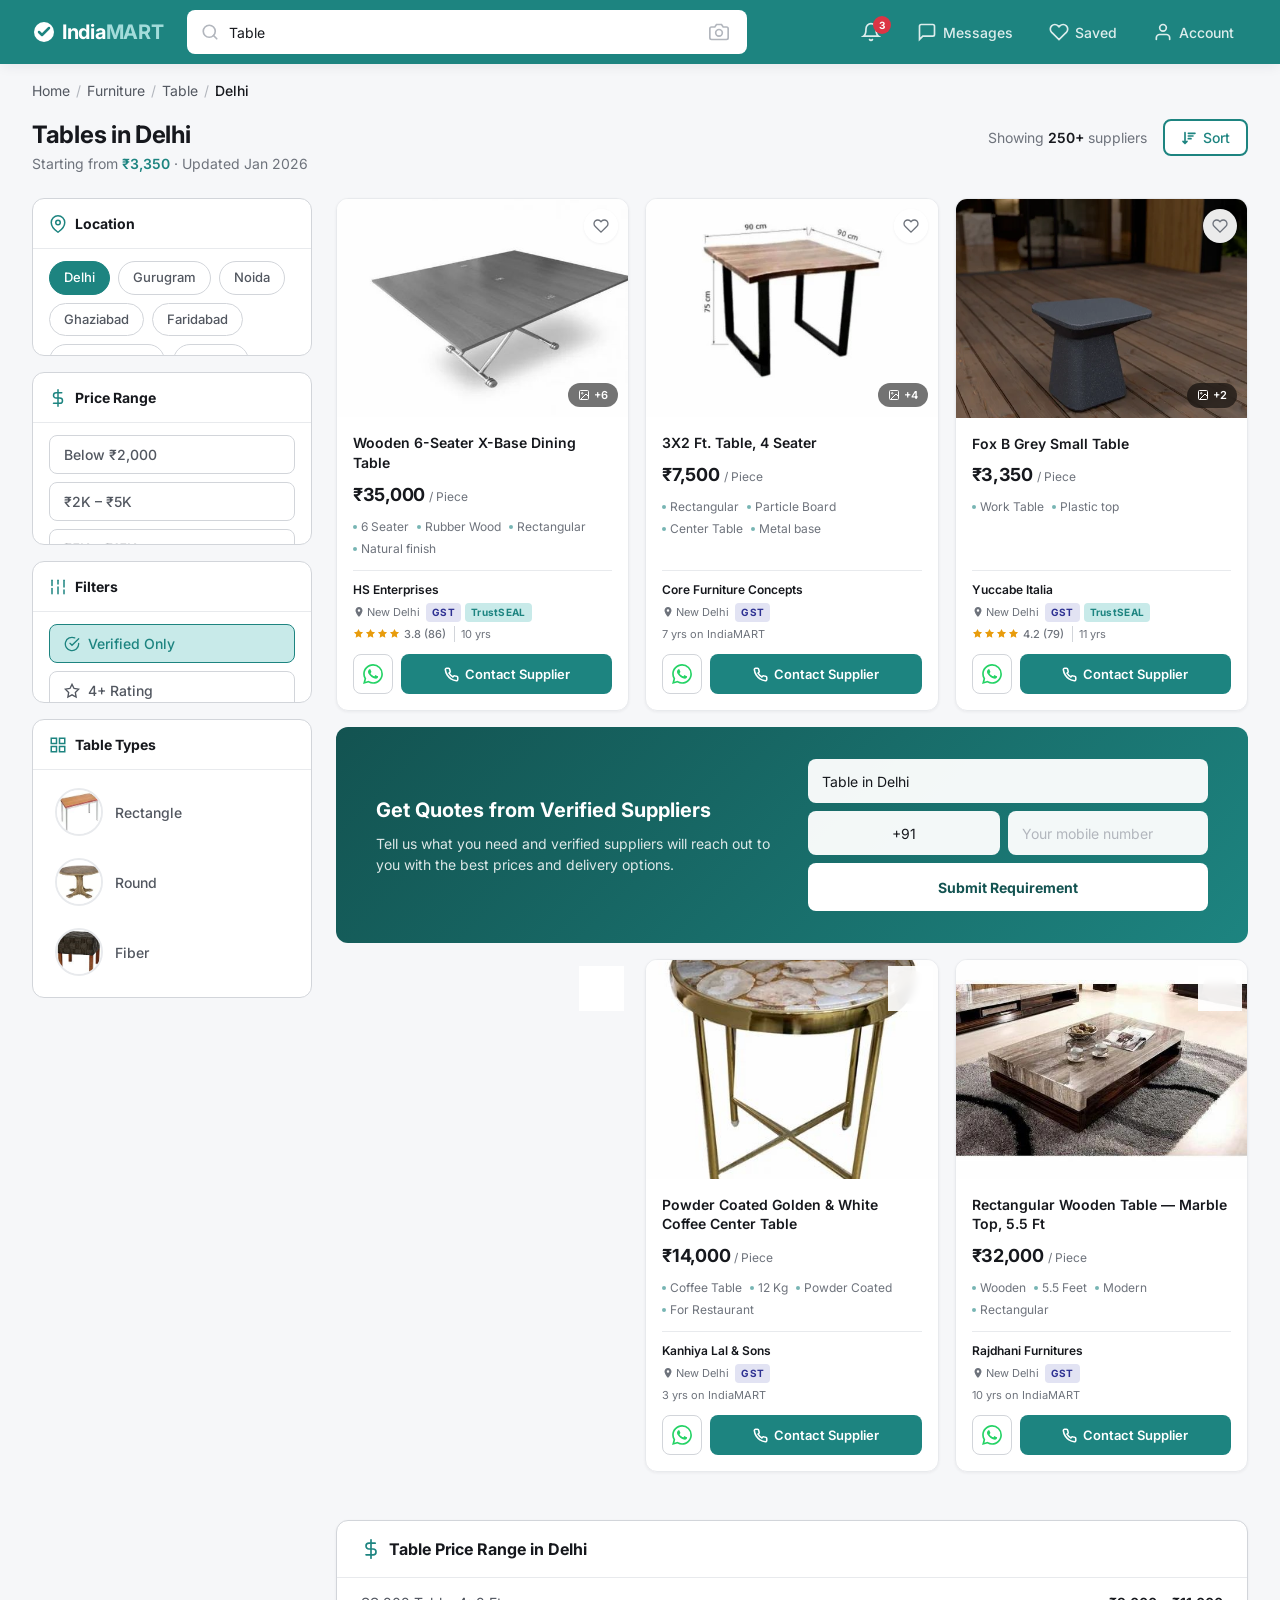
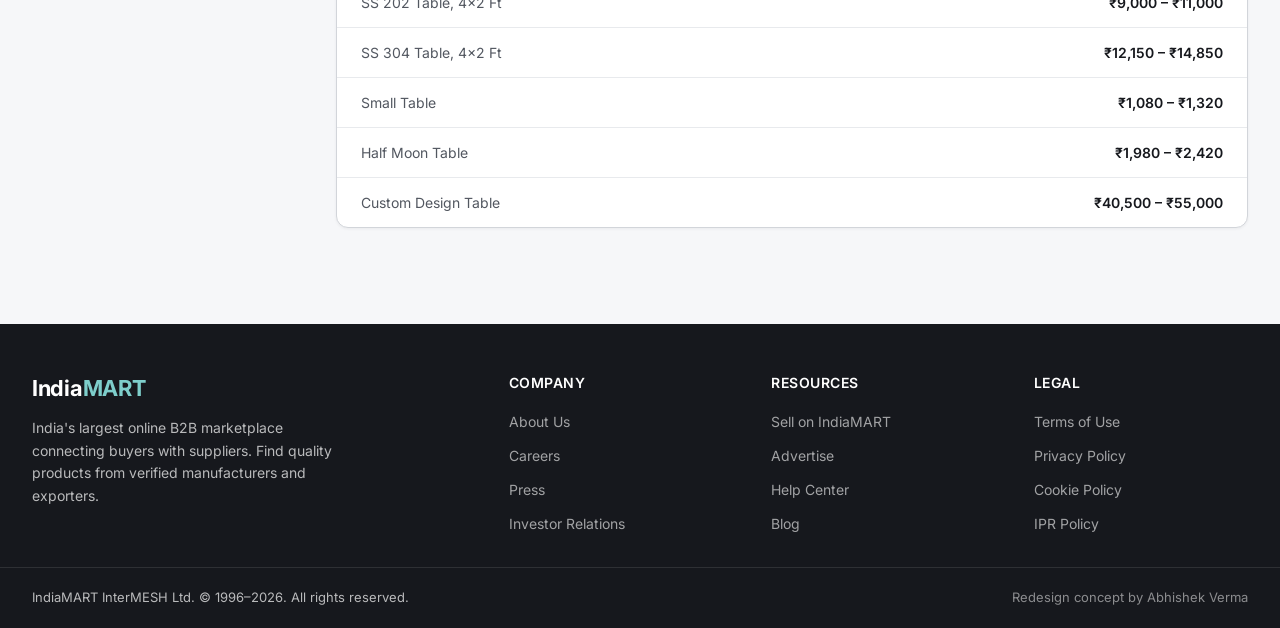
==== commit f429f8ea: "Redesign to desktop layout with new styleguide - Switch from mobile 430px to desktop 1280px grid lay" ====
--- a/index.html
+++ b/index.html
@@ -2,123 +2,106 @@
 <html lang="en">
 <head>
 <meta charset="UTF-8">
-<meta name="viewport" content="width=device-width, initial-scale=1.0, maximum-scale=1.0, user-scalable=no">
+<meta name="viewport" content="width=device-width, initial-scale=1.0">
 <title>Table in Delhi — IndiaMART Redesign</title>
 <link rel="preconnect" href="https://fonts.googleapis.com">
-<link href="https://fonts.googleapis.com/css2?family=DM+Sans:ital,opsz,wght@0,9..40,300;0,9..40,400;0,9..40,500;0,9..40,600;0,9..40,700;1,9..40,400&display=swap" rel="stylesheet">
+<link href="https://fonts.googleapis.com/css2?family=Inter:wght@400;500;600;700&display=swap" rel="stylesheet">
 <style>
   :root {
-    --im-green: #2E7D32;
-    --im-green-dark: #1B5E20;
-    --im-green-light: #E8F5E9;
-    --im-green-50: #f1f8f1;
-    --im-blue: #1565C0;
-    --im-blue-light: #E3F2FD;
-    --surface: #FAFAFA;
-    --card: #FFFFFF;
-    --text-primary: #1A1A1A;
-    --text-secondary: #5F6368;
-    --text-tertiary: #9AA0A6;
-    --border: #E8EAED;
-    --border-light: #F1F3F4;
-    --gold: #F9A825;
-    --radius: 14px;
-    --radius-sm: 8px;
-    --radius-xs: 6px;
-    --shadow-sm: 0 1px 3px rgba(0,0,0,.06), 0 1px 2px rgba(0,0,0,.04);
-    --shadow-md: 0 4px 12px rgba(0,0,0,.08);
-    --shadow-lg: 0 8px 30px rgba(0,0,0,.12);
-  }
-
-  * { margin: 0; padding: 0; box-sizing: border-box; -webkit-tap-highlight-color: transparent; }
+    --primary: #1d8480;
+    --primary-light: hsl(178,45%,85%);
+    --primary-hover: hsl(178,63%,25%);
+    --primary-active: hsl(178,63%,20%);
+    --primary-disabled: hsl(178,20%,70%);
+    --secondary: #2e3192;
+    --secondary-hover: hsl(239,52%,32%);
+    --secondary-light: hsl(239,40%,92%);
+    --neutral-900: hsl(220,14%,10%);
+    --neutral-700: hsl(220,8%,35%);
+    --neutral-600: hsl(220,6%,46%);
+    --neutral-400: hsl(220,8%,72%);
+    --neutral-300: hsl(220,10%,84%);
+    --neutral-200: hsl(220,14%,92%);
+    --neutral-100: hsl(220,20%,97%);
+    --success: #1a9e56;
+    --destructive: #dc3545;
+    --warning: #e89c0c;
+    --info: #2483d4;
+    --background: hsl(220,20%,97%);
+    --card: #ffffff;
+    --border: hsl(220,10%,84%);
+    --shadow-depth-1: 0 1px 3px 0 rgba(30,42,58,0.06);
+    --shadow-depth-2: 0 4px 12px -2px rgba(30,42,58,0.08);
+    --shadow-depth-3: 0 12px 32px -4px rgba(30,42,58,0.12);
+    --gold: #e89c0c;
+  }
+
+  * { margin: 0; padding: 0; box-sizing: border-box; }
 
   body {
-    font-family: 'DM Sans', -apple-system, sans-serif;
-    background: var(--surface);
-    color: var(--text-primary);
-    max-width: 430px;
-    margin: 0 auto;
+    font-family: 'Inter', Arial, sans-serif;
+    background: var(--background);
+    color: var(--neutral-900);
     min-height: 100vh;
-    overflow-x: hidden;
     -webkit-font-smoothing: antialiased;
-  }
-
-  /* ─── STICKY HEADER ─── */
+    line-height: 1.5;
+  }
+
+  /* ─── DESKTOP TOP NAV ─── */
   .header {
     position: sticky;
     top: 0;
     z-index: 100;
-    background: var(--im-green);
-    padding: 12px 16px;
-    display: flex;
-    flex-direction: column;
-    gap: 10px;
-  }
-
-  .header-top {
-    display: flex;
-    align-items: center;
-    justify-content: space-between;
+    background: var(--primary);
+    box-shadow: var(--shadow-depth-2);
+  }
+
+  .header-inner {
+    max-width: 1280px;
+    margin: 0 auto;
+    padding: 0 32px;
+    height: 64px;
+    display: flex;
+    align-items: center;
+    gap: 24px;
   }
 
   .logo {
     display: flex;
     align-items: center;
-    gap: 4px;
-  }
-
-  .logo svg { height: 22px; }
+    gap: 6px;
+    flex-shrink: 0;
+  }
+
+  .logo svg { height: 24px; }
 
   .logo-text {
-    font-size: 18px;
+    font-size: 20px;
     font-weight: 700;
     color: #fff;
     letter-spacing: -.3px;
   }
 
-  .logo-text span { color: #A5D6A7; }
-
-  .header-actions {
-    display: flex;
-    align-items: center;
-    gap: 16px;
-  }
-
-  .header-actions button {
-    background: none;
-    border: none;
-    color: rgba(255,255,255,.85);
-    cursor: pointer;
-    position: relative;
-  }
-
-  .header-actions .badge {
-    position: absolute;
-    top: -4px;
-    right: -6px;
-    background: #FF5252;
-    color: #fff;
-    font-size: 9px;
-    font-weight: 700;
-    width: 16px;
-    height: 16px;
-    border-radius: 50%;
-    display: flex;
-    align-items: center;
-    justify-content: center;
-  }
+  .logo-text span { color: hsl(178,45%,75%); }
 
   .search-bar {
+    flex: 1;
+    max-width: 560px;
     display: flex;
     align-items: center;
     background: #fff;
-    border-radius: 10px;
-    padding: 0 12px;
-    height: 42px;
-    gap: 8px;
-  }
-
-  .search-bar svg { color: var(--text-tertiary); flex-shrink: 0; }
+    border-radius: 8px;
+    padding: 0 14px;
+    height: 44px;
+    gap: 10px;
+    transition: box-shadow .2s;
+  }
+
+  .search-bar:focus-within {
+    box-shadow: 0 0 0 3px rgba(255,255,255,.3);
+  }
+
+  .search-bar svg { color: var(--neutral-400); flex-shrink: 0; }
 
   .search-bar input {
     flex: 1;
@@ -126,186 +109,312 @@
     outline: none;
     font-size: 14px;
     font-family: inherit;
-    color: var(--text-primary);
+    color: var(--neutral-900);
     background: transparent;
   }
 
-  .search-bar input::placeholder { color: var(--text-tertiary); }
+  .search-bar input::placeholder { color: var(--neutral-400); }
 
   .search-bar .cam-btn {
     background: none;
     border: none;
-    color: var(--im-green);
+    color: var(--primary);
     cursor: pointer;
     padding: 4px;
+    display: flex;
+    align-items: center;
+  }
+
+  .header-nav {
+    display: flex;
+    align-items: center;
+    gap: 8px;
+    margin-left: auto;
+    flex-shrink: 0;
+  }
+
+  .header-nav-link {
+    display: flex;
+    align-items: center;
+    gap: 6px;
+    padding: 8px 14px;
+    color: rgba(255,255,255,.85);
+    text-decoration: none;
+    font-size: 14px;
+    font-weight: 500;
+    border-radius: 8px;
+    transition: all .15s;
+    cursor: pointer;
+    background: none;
+    border: none;
+    font-family: inherit;
+    position: relative;
+  }
+
+  .header-nav-link:hover {
+    background: rgba(255,255,255,.12);
+    color: #fff;
+  }
+
+  .header-nav-link svg { width: 20px; height: 20px; }
+
+  .header-nav-link .badge {
+    position: absolute;
+    top: 2px;
+    right: 4px;
+    background: var(--destructive);
+    color: #fff;
+    font-size: 10px;
+    font-weight: 700;
+    width: 18px;
+    height: 18px;
+    border-radius: 50%;
+    display: flex;
+    align-items: center;
+    justify-content: center;
+  }
+
+  /* ─── LAYOUT CONTAINER ─── */
+  .page-container {
+    max-width: 1280px;
+    margin: 0 auto;
+    padding: 0 32px;
   }
 
   /* ─── BREADCRUMB ─── */
   .breadcrumb {
-    padding: 10px 16px;
-    font-size: 12px;
-    color: var(--text-tertiary);
-    display: flex;
-    align-items: center;
-    gap: 4px;
+    padding: 16px 0 0;
+    font-size: 14px;
+    color: var(--neutral-600);
+    display: flex;
+    align-items: center;
+    gap: 6px;
+  }
+
+  .breadcrumb a {
+    color: var(--neutral-700);
+    text-decoration: none;
+    transition: color .15s;
+  }
+
+  .breadcrumb a:hover { color: var(--primary); }
+
+  .breadcrumb .sep { color: var(--neutral-400); }
+
+  .breadcrumb .current {
+    color: var(--neutral-900);
+    font-weight: 500;
+  }
+
+  /* ─── PAGE TITLE ─── */
+  .page-title-section {
+    padding: 16px 0 24px;
+    display: flex;
+    align-items: baseline;
+    justify-content: space-between;
     flex-wrap: wrap;
-    background: #fff;
-    border-bottom: 1px solid var(--border-light);
-  }
-
-  .breadcrumb a {
-    color: var(--text-secondary);
-    text-decoration: none;
-  }
-
-  .breadcrumb .sep { color: var(--text-tertiary); }
-
-  /* ─── PAGE TITLE SECTION ─── */
-  .page-title-section {
-    background: #fff;
-    padding: 14px 16px 12px;
-    border-bottom: 1px solid var(--border-light);
+    gap: 8px;
   }
 
   .page-title-section h1 {
-    font-size: 20px;
+    font-size: 24px;
     font-weight: 700;
     letter-spacing: -.3px;
-    margin-bottom: 4px;
+    color: var(--neutral-900);
+  }
+
+  .page-title-meta {
+    display: flex;
+    align-items: center;
+    gap: 16px;
   }
 
   .page-title-section .price-range {
-    font-size: 13px;
-    color: var(--text-secondary);
+    font-size: 14px;
+    color: var(--neutral-600);
   }
 
   .page-title-section .price-range strong {
-    color: var(--im-green-dark);
+    color: var(--primary);
     font-weight: 600;
   }
 
-  /* ─── CITY PILLS ─── */
-  .city-scroll {
-    background: #fff;
-    padding: 10px 0;
-    border-bottom: 1px solid var(--border-light);
+  .results-count {
+    font-size: 14px;
+    color: var(--neutral-600);
+  }
+
+  .results-count strong {
+    color: var(--neutral-900);
+    font-weight: 600;
+  }
+
+  .sort-btn {
+    display: inline-flex;
+    align-items: center;
+    gap: 6px;
+    font-size: 14px;
+    font-weight: 500;
+    color: var(--primary);
+    background: var(--card);
+    border: 2px solid var(--primary);
+    border-radius: 8px;
+    padding: 8px 16px;
+    cursor: pointer;
+    font-family: inherit;
+    transition: all .15s;
+  }
+
+  .sort-btn:hover {
+    background: var(--primary);
+    color: #fff;
+  }
+
+  .sort-btn svg { width: 16px; height: 16px; }
+
+  /* ─── SIDEBAR + CONTENT GRID ─── */
+  .content-layout {
+    display: grid;
+    grid-template-columns: 280px 1fr;
+    gap: 24px;
+    padding-bottom: 48px;
+  }
+
+  /* ─── SIDEBAR ─── */
+  .sidebar {
+    display: flex;
+    flex-direction: column;
+    gap: 16px;
+    position: sticky;
+    top: 88px;
+    align-self: start;
+    max-height: calc(100vh - 100px);
+    overflow-y: auto;
+  }
+
+  .sidebar-card {
+    background: var(--card);
+    border-radius: 12px;
+    border: 1px solid var(--border);
     overflow: hidden;
   }
 
-  .city-pills {
-    display: flex;
+  .sidebar-card-header {
+    padding: 14px 16px;
+    font-size: 14px;
+    font-weight: 700;
+    color: var(--neutral-900);
+    border-bottom: 1px solid var(--neutral-200);
+    display: flex;
+    align-items: center;
     gap: 8px;
-    padding: 0 16px;
-    overflow-x: auto;
-    scrollbar-width: none;
-    -ms-overflow-style: none;
-  }
-
-  .city-pills::-webkit-scrollbar { display: none; }
+  }
+
+  .sidebar-card-header svg {
+    width: 18px;
+    height: 18px;
+    color: var(--primary);
+  }
+
+  .sidebar-card-body {
+    padding: 12px 16px 16px;
+  }
+
+  /* City pills in sidebar */
+  .sidebar-city-pills {
+    display: flex;
+    flex-wrap: wrap;
+    gap: 8px;
+  }
 
   .city-pill {
-    flex-shrink: 0;
     padding: 6px 14px;
-    border-radius: 20px;
+    border-radius: 999px;
     font-size: 13px;
     font-weight: 500;
     border: 1.5px solid var(--border);
     background: #fff;
-    color: var(--text-secondary);
+    color: var(--neutral-700);
     cursor: pointer;
-    transition: all .2s;
+    transition: all .15s;
     white-space: nowrap;
   }
 
   .city-pill.active {
-    background: var(--im-green);
+    background: var(--primary);
     color: #fff;
-    border-color: var(--im-green);
+    border-color: var(--primary);
   }
 
   .city-pill:not(.active):hover {
-    border-color: var(--im-green);
-    color: var(--im-green);
-  }
-
-  /* ─── FILTER BAR ─── */
-  .filter-bar {
-    position: sticky;
-    top: 106px;
-    z-index: 90;
-    background: #fff;
-    padding: 10px 16px;
-    display: flex;
+    border-color: var(--primary);
+    color: var(--primary);
+  }
+
+  /* Filter chips in sidebar */
+  .sidebar-filters {
+    display: flex;
+    flex-direction: column;
     gap: 8px;
-    border-bottom: 1px solid var(--border-light);
-    overflow-x: auto;
-    scrollbar-width: none;
-  }
-
-  .filter-bar::-webkit-scrollbar { display: none; }
+  }
 
   .filter-chip {
-    flex-shrink: 0;
-    display: flex;
-    align-items: center;
-    gap: 5px;
-    padding: 7px 14px;
+    display: flex;
+    align-items: center;
+    gap: 8px;
+    padding: 10px 14px;
     border-radius: 8px;
-    font-size: 12.5px;
+    font-size: 14px;
     font-weight: 500;
     border: 1.5px solid var(--border);
     background: #fff;
-    color: var(--text-secondary);
+    color: var(--neutral-700);
     cursor: pointer;
     transition: all .15s;
+    width: 100%;
+    text-align: left;
+    font-family: inherit;
   }
 
   .filter-chip:hover, .filter-chip.active {
-    border-color: var(--im-green);
-    color: var(--im-green);
-    background: var(--im-green-50);
-  }
-
-  .filter-chip svg { width: 14px; height: 14px; }
-
-  /* ─── CATEGORY CHIPS (horizontal scroll) ─── */
-  .category-row {
-    background: #fff;
-    padding: 12px 0;
-    border-bottom: 6px solid var(--surface);
-  }
-
-  .category-chips {
-    display: flex;
+    border-color: var(--primary);
+    color: var(--primary);
+    background: var(--primary-light);
+  }
+
+  .filter-chip svg { width: 16px; height: 16px; flex-shrink: 0; }
+
+  /* Category chips in sidebar */
+  .sidebar-categories {
+    display: flex;
+    flex-direction: column;
     gap: 10px;
-    padding: 0 16px;
-    overflow-x: auto;
-    scrollbar-width: none;
-  }
-
-  .category-chips::-webkit-scrollbar { display: none; }
+  }
 
   .category-chip {
+    display: flex;
+    align-items: center;
+    gap: 12px;
+    cursor: pointer;
+    padding: 6px;
+    border-radius: 8px;
+    transition: background .15s;
+  }
+
+  .category-chip:hover { background: var(--neutral-100); }
+
+  .category-chip .cat-img {
+    width: 48px;
+    height: 48px;
+    border-radius: 50%;
+    background: var(--primary-light);
+    overflow: hidden;
+    border: 2px solid var(--neutral-200);
+    transition: border-color .2s;
     flex-shrink: 0;
-    display: flex;
-    flex-direction: column;
-    align-items: center;
-    gap: 6px;
-    cursor: pointer;
-    width: 72px;
-  }
-
-  .category-chip .cat-img {
-    width: 56px;
-    height: 56px;
-    border-radius: 50%;
-    background: var(--im-green-light);
-    overflow: hidden;
-    border: 2px solid var(--border-light);
-    transition: border-color .2s;
-  }
-
-  .category-chip:hover .cat-img { border-color: var(--im-green); }
+  }
+
+  .category-chip:hover .cat-img { border-color: var(--primary); }
 
   .category-chip .cat-img img {
     width: 100%;
@@ -314,80 +423,56 @@
   }
 
   .category-chip .cat-name {
-    font-size: 11px;
+    font-size: 14px;
     font-weight: 500;
-    color: var(--text-secondary);
-    text-align: center;
-    line-height: 1.2;
-  }
-
-  /* ─── RESULTS HEADER ─── */
-  .results-header {
-    padding: 14px 16px 8px;
+    color: var(--neutral-700);
+  }
+
+  /* ─── MAIN CONTENT ─── */
+  .main-content {
+    min-width: 0;
+  }
+
+  .content-top-bar {
     display: flex;
     align-items: center;
     justify-content: space-between;
-  }
-
-  .results-header .count {
-    font-size: 13px;
-    color: var(--text-secondary);
-  }
-
-  .results-header .count strong {
-    color: var(--text-primary);
-    font-weight: 600;
-  }
-
-  .sort-btn {
-    display: flex;
-    align-items: center;
-    gap: 4px;
-    font-size: 12.5px;
-    font-weight: 500;
-    color: var(--im-green);
-    background: none;
-    border: 1.5px solid var(--im-green);
-    border-radius: var(--radius-xs);
-    padding: 5px 10px;
-    cursor: pointer;
-  }
-
-  /* ─── PRODUCT CARDS ─── */
-  .product-list {
-    padding: 0 12px 100px;
+    margin-bottom: 16px;
+  }
+
+  /* ─── PRODUCT GRID ─── */
+  .product-grid {
+    display: grid;
+    grid-template-columns: repeat(3, 1fr);
+    gap: 16px;
+  }
+
+  .product-card {
     display: flex;
     flex-direction: column;
-    gap: 10px;
-  }
-
-  .product-card {
-    display: block;
     text-decoration: none;
     color: inherit;
     background: var(--card);
-    border-radius: var(--radius);
+    border-radius: 12px;
     overflow: hidden;
-    box-shadow: var(--shadow-sm);
-    border: 1px solid var(--border-light);
-    transition: box-shadow .2s, transform .15s;
-  }
-
-  .product-card:active {
-    transform: scale(.985);
+    box-shadow: var(--shadow-depth-1);
+    border: 1px solid var(--neutral-200);
+    transition: box-shadow .2s, transform .2s;
+    cursor: pointer;
   }
 
   .product-card:hover {
-    box-shadow: var(--shadow-md);
-  }
-
-  /* Image area */
+    box-shadow: var(--shadow-depth-2);
+    transform: translateY(-2px);
+  }
+
+  /* Card image */
   .pc-image {
     position: relative;
     width: 100%;
-    aspect-ratio: 16/10;
+    aspect-ratio: 4/3;
     overflow: hidden;
-    background: #f5f5f5;
+    background: var(--neutral-100);
   }
 
   .pc-image img {
@@ -398,23 +483,23 @@
   }
 
   .product-card:hover .pc-image img {
-    transform: scale(1.03);
+    transform: scale(1.04);
   }
 
   .pc-image .img-count {
     position: absolute;
     bottom: 10px;
     right: 10px;
-    background: rgba(0,0,0,.6);
+    background: rgba(0,0,0,.55);
     backdrop-filter: blur(4px);
     color: #fff;
     font-size: 11px;
     font-weight: 600;
-    padding: 3px 8px;
-    border-radius: 12px;
-    display: flex;
-    align-items: center;
-    gap: 3px;
+    padding: 4px 10px;
+    border-radius: 999px;
+    display: flex;
+    align-items: center;
+    gap: 4px;
   }
 
   .pc-image .img-count svg { width: 12px; height: 12px; }
@@ -423,126 +508,130 @@
     position: absolute;
     top: 10px;
     right: 10px;
-    width: 32px;
-    height: 32px;
+    width: 34px;
+    height: 34px;
     border-radius: 50%;
-    background: rgba(255,255,255,.9);
+    background: rgba(255,255,255,.92);
     backdrop-filter: blur(4px);
     border: none;
     display: flex;
     align-items: center;
     justify-content: center;
     cursor: pointer;
-    box-shadow: 0 2px 8px rgba(0,0,0,.1);
+    box-shadow: var(--shadow-depth-1);
     transition: transform .15s;
-  }
-
+    z-index: 2;
+  }
+
+  .pc-image .wishlist-btn:hover { transform: scale(1.1); }
   .pc-image .wishlist-btn:active { transform: scale(.9); }
-  .pc-image .wishlist-btn svg { width: 16px; height: 16px; color: var(--text-tertiary); }
-
-  /* Body */
+  .pc-image .wishlist-btn svg { width: 16px; height: 16px; color: var(--neutral-600); }
+
+  /* Card body */
   .pc-body {
-    padding: 12px 14px 14px;
+    padding: 16px;
+    display: flex;
+    flex-direction: column;
+    flex: 1;
   }
 
   .pc-body .pc-name {
-    font-size: 14.5px;
+    font-size: 14px;
     font-weight: 600;
-    color: var(--text-primary);
-    line-height: 1.3;
-    margin-bottom: 6px;
+    color: var(--neutral-900);
+    line-height: 1.4;
+    margin-bottom: 8px;
     display: -webkit-box;
     -webkit-line-clamp: 2;
     -webkit-box-orient: vertical;
     overflow: hidden;
+    text-decoration: none;
   }
 
   .pc-price-row {
     display: flex;
     align-items: baseline;
-    gap: 6px;
+    gap: 4px;
     margin-bottom: 10px;
   }
 
   .pc-price {
     font-size: 18px;
     font-weight: 700;
-    color: var(--text-primary);
+    color: var(--neutral-900);
     letter-spacing: -.3px;
   }
 
   .pc-price-unit {
     font-size: 12px;
-    color: var(--text-tertiary);
+    color: var(--neutral-600);
     font-weight: 400;
   }
 
-  /* Specs — clean 2-col layout */
+  /* Specs */
   .pc-specs {
-    display: grid;
-    grid-template-columns: 1fr 1fr;
-    gap: 4px 12px;
+    display: flex;
+    flex-wrap: wrap;
+    gap: 4px 8px;
     margin-bottom: 12px;
   }
 
   .pc-spec {
     font-size: 12px;
-    color: var(--text-secondary);
+    color: var(--neutral-600);
     display: flex;
     align-items: center;
     gap: 4px;
-    padding: 3px 0;
   }
 
   .pc-spec .dot {
     width: 4px;
     height: 4px;
     border-radius: 50%;
-    background: var(--im-green);
+    background: var(--primary);
     flex-shrink: 0;
-    opacity: .5;
+    opacity: .6;
   }
 
   /* Supplier strip */
   .pc-supplier {
-    display: flex;
-    align-items: center;
-    justify-content: space-between;
     padding-top: 10px;
-    border-top: 1px solid var(--border-light);
-    gap: 8px;
-  }
-
-  .pc-supplier-info {
-    flex: 1;
-    min-width: 0;
+    border-top: 1px solid var(--neutral-200);
+    margin-top: auto;
   }
 
   .pc-supplier-name {
-    font-size: 12.5px;
+    font-size: 12px;
     font-weight: 600;
-    color: var(--text-primary);
+    color: var(--neutral-900);
     white-space: nowrap;
     overflow: hidden;
     text-overflow: ellipsis;
-  }
+    text-decoration: none;
+    display: block;
+    position: relative;
+    z-index: 2;
+  }
+
+  .pc-supplier-name:hover { color: var(--primary); }
 
   .pc-supplier-meta {
     display: flex;
     align-items: center;
     gap: 6px;
-    margin-top: 2px;
+    margin-top: 4px;
+    flex-wrap: wrap;
   }
 
   .pc-supplier-meta .loc {
     font-size: 11px;
-    color: var(--text-tertiary);
+    color: var(--neutral-600);
     display: flex;
     align-items: center;
     gap: 2px;
   }
 
-  .pc-supplier-meta .loc svg { width: 11px; height: 11px; }
+  .pc-supplier-meta .loc svg { width: 12px; height: 12px; }
 
   .trust-badges {
     display: flex;
@@ -551,28 +640,28 @@
   }
 
   .trust-badge {
-    font-size: 9.5px;
+    font-size: 10px;
     font-weight: 700;
-    padding: 2px 5px;
-    border-radius: 3px;
+    padding: 2px 6px;
+    border-radius: 4px;
     letter-spacing: .3px;
   }
 
   .trust-badge.gst {
-    background: var(--im-blue-light);
-    color: var(--im-blue);
+    background: var(--secondary-light);
+    color: var(--secondary);
   }
 
   .trust-badge.trust {
-    background: var(--im-green-light);
-    color: var(--im-green);
+    background: var(--primary-light);
+    color: var(--primary);
   }
 
   .pc-supplier-rating {
     display: flex;
     align-items: center;
-    gap: 3px;
-    margin-top: 3px;
+    gap: 4px;
+    margin-top: 4px;
   }
 
   .pc-supplier-rating .stars {
@@ -580,17 +669,17 @@
     gap: 1px;
   }
 
-  .pc-supplier-rating .stars svg { width: 10px; height: 10px; color: var(--gold); }
+  .pc-supplier-rating .stars svg { width: 11px; height: 11px; color: var(--gold); }
 
   .pc-supplier-rating .rating-text {
     font-size: 11px;
-    color: var(--text-tertiary);
+    color: var(--neutral-600);
     font-weight: 500;
   }
 
   .pc-supplier-rating .yrs {
-    font-size: 10px;
-    color: var(--text-tertiary);
+    font-size: 11px;
+    color: var(--neutral-600);
     margin-left: 4px;
     padding-left: 6px;
     border-left: 1px solid var(--border);
@@ -606,10 +695,10 @@
   .pc-cta {
     flex: 1;
     padding: 10px 8px;
-    background: var(--im-green);
+    background: var(--primary);
     color: #fff;
     border: none;
-    border-radius: var(--radius-sm);
+    border-radius: 8px;
     font-size: 13px;
     font-weight: 600;
     font-family: inherit;
@@ -618,10 +707,12 @@
     display: flex;
     align-items: center;
     justify-content: center;
-    gap: 5px;
-  }
-
-  .pc-cta:hover { background: var(--im-green-dark); }
+    gap: 6px;
+    position: relative;
+    z-index: 2;
+  }
+
+  .pc-cta:hover { background: var(--primary-hover); }
   .pc-cta svg { width: 15px; height: 15px; }
 
   .pc-cta-whatsapp {
@@ -630,111 +721,131 @@
     flex-shrink: 0;
     background: #fff;
     color: #25D366;
-    border: 1.5px solid #E0E0E0;
-    border-radius: 50%;
+    border: 1.5px solid var(--neutral-300);
+    border-radius: 8px;
     cursor: pointer;
     transition: all .15s;
     display: flex;
     align-items: center;
     justify-content: center;
     padding: 0;
+    position: relative;
+    z-index: 2;
   }
 
   .pc-cta-whatsapp:hover { border-color: #25D366; background: #f0faf3; }
   .pc-cta-whatsapp svg { width: 20px; height: 20px; }
 
-  /* ─── QUOTE BANNER ─── */
+  /* ─── QUOTE BANNER (full width in grid) ─── */
+  .quote-banner-wrapper {
+    grid-column: 1 / -1;
+  }
+
   .quote-banner {
-    margin: 12px;
-    padding: 18px 16px;
-    background: linear-gradient(135deg, var(--im-green-dark) 0%, var(--im-green) 100%);
-    border-radius: var(--radius);
+    padding: 32px 40px;
+    background: linear-gradient(135deg, var(--primary-active) 0%, var(--primary) 100%);
+    border-radius: 12px;
     color: #fff;
-  }
-
-  .quote-banner h3 {
-    font-size: 16px;
+    display: grid;
+    grid-template-columns: 1fr 1fr;
+    gap: 32px;
+    align-items: center;
+  }
+
+  .quote-banner-text h3 {
+    font-size: 20px;
     font-weight: 700;
-    margin-bottom: 4px;
-  }
-
-  .quote-banner p {
-    font-size: 12.5px;
+    margin-bottom: 8px;
+  }
+
+  .quote-banner-text p {
+    font-size: 14px;
     opacity: .85;
-    margin-bottom: 14px;
-    line-height: 1.4;
-  }
-
-  .quote-banner input {
+    line-height: 1.5;
+  }
+
+  .quote-banner-form {
+    display: flex;
+    flex-direction: column;
+    gap: 8px;
+  }
+
+  .quote-banner-form input {
     width: 100%;
-    padding: 11px 14px;
-    border-radius: var(--radius-sm);
+    padding: 12px 14px;
+    border-radius: 8px;
     border: none;
     font-size: 14px;
     font-family: inherit;
-    margin-bottom: 8px;
     background: rgba(255,255,255,.95);
-    color: var(--text-primary);
-  }
-
-  .quote-banner input::placeholder { color: var(--text-tertiary); }
+    color: var(--neutral-900);
+    height: 44px;
+  }
+
+  .quote-banner-form input::placeholder { color: var(--neutral-400); }
 
   .quote-banner .phone-row {
     display: flex;
     gap: 8px;
-    margin-bottom: 12px;
   }
 
   .quote-banner .country-code {
     background: rgba(255,255,255,.95);
     border: none;
-    border-radius: var(--radius-sm);
-    padding: 11px 10px;
+    border-radius: 8px;
+    padding: 12px 10px;
     font-size: 14px;
     font-family: inherit;
-    color: var(--text-primary);
-    width: 60px;
+    color: var(--neutral-900);
+    width: 64px;
     text-align: center;
-  }
-
-  .quote-banner .phone-row input { flex: 1; margin-bottom: 0; }
+    height: 44px;
+  }
+
+  .quote-banner .phone-row input { flex: 1; }
 
   .quote-banner .submit-btn {
     width: 100%;
     padding: 12px;
     background: #fff;
-    color: var(--im-green-dark);
+    color: var(--primary-active);
     border: none;
-    border-radius: var(--radius-sm);
+    border-radius: 8px;
     font-size: 14px;
     font-weight: 700;
     font-family: inherit;
     cursor: pointer;
-    transition: transform .1s;
-  }
-
-  .quote-banner .submit-btn:active { transform: scale(.97); }
+    transition: all .15s;
+    height: 48px;
+  }
+
+  .quote-banner .submit-btn:hover {
+    background: var(--neutral-100);
+    transform: translateY(-1px);
+  }
 
   /* ─── PRICE TABLE ─── */
   .price-section {
-    margin: 0 12px 12px;
+    margin-top: 48px;
     background: var(--card);
-    border-radius: var(--radius);
+    border-radius: 12px;
     overflow: hidden;
-    border: 1px solid var(--border-light);
+    border: 1px solid var(--border);
+    box-shadow: var(--shadow-depth-1);
   }
 
   .price-section-header {
-    padding: 14px 16px;
-    font-size: 15px;
+    padding: 16px 24px;
+    font-size: 16px;
     font-weight: 700;
-    border-bottom: 1px solid var(--border-light);
-    display: flex;
-    align-items: center;
-    gap: 6px;
-  }
-
-  .price-section-header svg { color: var(--im-green); width: 18px; height: 18px; }
+    border-bottom: 1px solid var(--neutral-200);
+    display: flex;
+    align-items: center;
+    gap: 8px;
+    color: var(--neutral-900);
+  }
+
+  .price-section-header svg { color: var(--primary); width: 20px; height: 20px; }
 
   .price-table {
     width: 100%;
@@ -744,68 +855,97 @@
     display: flex;
     align-items: center;
     justify-content: space-between;
-    padding: 11px 16px;
-    border-bottom: 1px solid var(--border-light);
-    font-size: 13px;
+    padding: 14px 24px;
+    border-bottom: 1px solid var(--neutral-200);
+    font-size: 14px;
     transition: background .1s;
   }
 
   .price-row:last-child { border-bottom: none; }
-  .price-row:hover { background: var(--im-green-50); }
+  .price-row:hover { background: var(--primary-light); }
 
   .price-row .item-name {
     flex: 1;
-    color: var(--text-secondary);
-    line-height: 1.3;
-    padding-right: 12px;
+    color: var(--neutral-700);
+    line-height: 1.4;
+    padding-right: 16px;
   }
 
   .price-row .item-price {
     font-weight: 600;
-    color: var(--text-primary);
+    color: var(--neutral-900);
     white-space: nowrap;
+  }
+
+  /* ─── FOOTER ─── */
+  .footer {
+    background: var(--neutral-900);
+    color: rgba(255,255,255,.7);
+    margin-top: 48px;
+  }
+
+  .footer-inner {
+    max-width: 1280px;
+    margin: 0 auto;
+    padding: 48px 32px 32px;
+    display: grid;
+    grid-template-columns: 2fr 1fr 1fr 1fr;
+    gap: 48px;
+  }
+
+  .footer-brand .logo-text {
+    font-size: 22px;
+    margin-bottom: 12px;
+  }
+
+  .footer-brand p {
+    font-size: 14px;
+    line-height: 1.6;
+    max-width: 300px;
+  }
+
+  .footer-col h4 {
+    color: #fff;
+    font-size: 14px;
+    font-weight: 600;
+    margin-bottom: 16px;
+    text-transform: uppercase;
+    letter-spacing: .5px;
+  }
+
+  .footer-col ul {
+    list-style: none;
+    display: flex;
+    flex-direction: column;
+    gap: 10px;
+  }
+
+  .footer-col ul li a {
+    color: rgba(255,255,255,.6);
+    text-decoration: none;
+    font-size: 14px;
+    transition: color .15s;
+  }
+
+  .footer-col ul li a:hover { color: #fff; }
+
+  .footer-bottom {
+    border-top: 1px solid rgba(255,255,255,.1);
+    max-width: 1280px;
+    margin: 0 auto;
+    padding: 20px 32px;
+    display: flex;
+    align-items: center;
+    justify-content: space-between;
     font-size: 13px;
   }
 
-  /* ─── BOTTOM NAV ─── */
-  .bottom-nav {
-    position: fixed;
-    bottom: 0;
-    left: 50%;
-    transform: translateX(-50%);
-    width: 100%;
-    max-width: 430px;
-    background: #fff;
-    border-top: 1px solid var(--border);
-    display: flex;
-    align-items: center;
-    justify-content: space-around;
-    padding: 6px 0 calc(6px + env(safe-area-inset-bottom));
-    z-index: 100;
-  }
-
-  .nav-item {
-    display: flex;
-    flex-direction: column;
-    align-items: center;
-    gap: 2px;
-    background: none;
-    border: none;
-    cursor: pointer;
-    color: var(--text-tertiary);
-    padding: 4px 12px;
-    transition: color .15s;
-  }
-
-  .nav-item.active { color: var(--im-green); }
-
-  .nav-item svg { width: 22px; height: 22px; }
-
-  .nav-item span {
-    font-size: 10px;
-    font-weight: 600;
-    font-family: inherit;
-  }
+  .footer-bottom a {
+    color: rgba(255,255,255,.5);
+    text-decoration: none;
+  }
+
+  .footer-bottom a:hover { color: rgba(255,255,255,.8); }
 
   /* ─── ANIMATIONS ─── */
   @keyframes fadeUp {
@@ -823,512 +963,613 @@
   .product-card:nth-child(4) { animation-delay: .2s; }
   .product-card:nth-child(5) { animation-delay: .25s; }
   .product-card:nth-child(6) { animation-delay: .3s; }
+  .product-card:nth-child(7) { animation-delay: .35s; }
+
+  /* ─── RESPONSIVE (1024 – 1280) ─── */
+  @media (max-width: 1200px) {
+    .product-grid {
+      grid-template-columns: repeat(2, 1fr);
+    }
+    .quote-banner {
+      grid-template-columns: 1fr;
+      gap: 20px;
+    }
+    .footer-inner {
+      grid-template-columns: 1fr 1fr;
+      gap: 32px;
+    }
+  }
+
+  @media (max-width: 1024px) {
+    .content-layout {
+      grid-template-columns: 240px 1fr;
+      gap: 16px;
+    }
+    .page-container {
+      padding: 0 24px;
+    }
+    .header-inner {
+      padding: 0 24px;
+    }
+  }
 
   /* ─── SCROLLBAR ─── */
-  ::-webkit-scrollbar { width: 0; height: 0; }
-
-  /* ─── CLICKABLE CARDS ─── */
-  .product-card { cursor: pointer; position: relative; }
-  .product-card .pc-cta,
-  .product-card .wishlist-btn,
-  .product-card .pc-supplier-name { position: relative; z-index: 2; }
+  .sidebar::-webkit-scrollbar {
+    width: 4px;
+  }
+  .sidebar::-webkit-scrollbar-track {
+    background: transparent;
+  }
+  .sidebar::-webkit-scrollbar-thumb {
+    background: var(--neutral-300);
+    border-radius: 4px;
+  }
 </style>
 </head>
 <body>
 
 <!-- ═══ HEADER ═══ -->
 <header class="header">
-  <div class="header-top">
+  <div class="header-inner">
     <div class="logo">
-      <svg viewBox="0 0 24 24" fill="none"><circle cx="12" cy="12" r="10" fill="#fff"/><path d="M7 12l3 3 7-7" stroke="#2E7D32" stroke-width="2.5" stroke-linecap="round" stroke-linejoin="round"/></svg>
+      <svg viewBox="0 0 24 24" fill="none"><circle cx="12" cy="12" r="10" fill="#fff"/><path d="M7 12l3 3 7-7" stroke="#1d8480" stroke-width="2.5" stroke-linecap="round" stroke-linejoin="round"/></svg>
       <span class="logo-text">India<span>MART</span></span>
     </div>
-    <div class="header-actions">
-      <button aria-label="Notifications">
-        <svg width="22" height="22" viewBox="0 0 24 24" fill="none" stroke="currentColor" stroke-width="2" stroke-linecap="round"><path d="M18 8A6 6 0 006 8c0 7-3 9-3 9h18s-3-2-3-9"/><path d="M13.73 21a2 2 0 01-3.46 0"/></svg>
+    <div class="search-bar">
+      <svg width="18" height="18" viewBox="0 0 24 24" fill="none" stroke="currentColor" stroke-width="2.2" stroke-linecap="round"><circle cx="11" cy="11" r="8"/><path d="M21 21l-4.35-4.35"/></svg>
+      <input type="text" placeholder="Search for tables, furniture, electronics..." value="Table">
+      <button class="cam-btn" aria-label="Search by image">
+        <svg width="20" height="20" viewBox="0 0 24 24" fill="none" stroke="currentColor" stroke-width="2" stroke-linecap="round"><path d="M23 19a2 2 0 01-2 2H3a2 2 0 01-2-2V8a2 2 0 012-2h4l2-3h6l2 3h4a2 2 0 012 2z"/><circle cx="12" cy="13" r="4"/></svg>
+      </button>
+    </div>
+    <nav class="header-nav">
+      <button class="header-nav-link" aria-label="Notifications">
+        <svg viewBox="0 0 24 24" fill="none" stroke="currentColor" stroke-width="2" stroke-linecap="round"><path d="M18 8A6 6 0 006 8c0 7-3 9-3 9h18s-3-2-3-9"/><path d="M13.73 21a2 2 0 01-3.46 0"/></svg>
         <span class="badge">3</span>
       </button>
-      <button aria-label="Messages">
-        <svg width="22" height="22" viewBox="0 0 24 24" fill="none" stroke="currentColor" stroke-width="2" stroke-linecap="round"><path d="M21 15a2 2 0 01-2 2H7l-4 4V5a2 2 0 012-2h14a2 2 0 012 2z"/></svg>
+      <button class="header-nav-link">
+        <svg viewBox="0 0 24 24" fill="none" stroke="currentColor" stroke-width="2" stroke-linecap="round"><path d="M21 15a2 2 0 01-2 2H7l-4 4V5a2 2 0 012-2h14a2 2 0 012 2z"/></svg>
+        Messages
       </button>
-      <button aria-label="Profile">
-        <svg width="22" height="22" viewBox="0 0 24 24" fill="none" stroke="currentColor" stroke-width="2" stroke-linecap="round"><path d="M20 21v-2a4 4 0 00-4-4H8a4 4 0 00-4 4v2"/><circle cx="12" cy="7" r="4"/></svg>
+      <button class="header-nav-link">
+        <svg viewBox="0 0 24 24" fill="none" stroke="currentColor" stroke-width="2" stroke-linecap="round"><path d="M20.84 4.61a5.5 5.5 0 00-7.78 0L12 5.67l-1.06-1.06a5.5 5.5 0 00-7.78 7.78l1.06 1.06L12 21.23l7.78-7.78 1.06-1.06a5.5 5.5 0 000-7.78z"/></svg>
+        Saved
+      </button>
+      <button class="header-nav-link">
+        <svg viewBox="0 0 24 24" fill="none" stroke="currentColor" stroke-width="2" stroke-linecap="round"><path d="M20 21v-2a4 4 0 00-4-4H8a4 4 0 00-4 4v2"/><circle cx="12" cy="7" r="4"/></svg>
+        Account
+      </button>
+    </nav>
+  </div>
+</header>
+
+<div class="page-container">
+
+  <!-- ═══ BREADCRUMB ═══ -->
+  <nav class="breadcrumb">
+    <a href="#">Home</a> <span class="sep">/</span>
+    <a href="#">Furniture</a> <span class="sep">/</span>
+    <a href="#">Table</a> <span class="sep">/</span>
+    <span class="current">Delhi</span>
+  </nav>
+
+  <!-- ═══ TITLE ═══ -->
+  <div class="page-title-section">
+    <div>
+      <h1>Tables in Delhi</h1>
+      <p class="price-range">Starting from <strong>&#8377;3,350</strong> &middot; Updated Jan 2026</p>
+    </div>
+    <div class="page-title-meta">
+      <span class="results-count">Showing <strong>250+</strong> suppliers</span>
+      <button class="sort-btn">
+        <svg viewBox="0 0 24 24" fill="none" stroke="currentColor" stroke-width="2.5" stroke-linecap="round"><path d="M11 5h10M11 9h7M11 13h4M3 17l3 3 3-3M6 18V4"/></svg>
+        Sort
       </button>
     </div>
   </div>
-  <div class="search-bar">
-    <svg width="18" height="18" viewBox="0 0 24 24" fill="none" stroke="currentColor" stroke-width="2.2" stroke-linecap="round"><circle cx="11" cy="11" r="8"/><path d="M21 21l-4.35-4.35"/></svg>
-    <input type="text" placeholder="Search for tables, furniture..." value="Table">
-    <button class="cam-btn" aria-label="Search by image">
-      <svg width="20" height="20" viewBox="0 0 24 24" fill="none" stroke="currentColor" stroke-width="2" stroke-linecap="round"><path d="M23 19a2 2 0 01-2 2H3a2 2 0 01-2-2V8a2 2 0 012-2h4l2-3h6l2 3h4a2 2 0 012 2z"/><circle cx="12" cy="13" r="4"/></svg>
-    </button>
-  </div>
-</header>
-
-<!-- ═══ BREADCRUMB ═══ -->
-<nav class="breadcrumb">
-  <a href="#">Home</a> <span class="sep">›</span>
-  <a href="#">Furniture</a> <span class="sep">›</span>
-  <a href="#">Table</a> <span class="sep">›</span>
-  <span style="color:var(--text-primary);font-weight:500;">Delhi</span>
-</nav>
-
-<!-- ═══ TITLE ═══ -->
-<section class="page-title-section">
-  <h1>Tables in Delhi</h1>
-  <p class="price-range">Starting from <strong>₹3,350</strong> &middot; Updated Jan 2026</p>
-</section>
-
-<!-- ═══ CITY PILLS ═══ -->
-<div class="city-scroll">
-  <div class="city-pills">
-    <span class="city-pill active">Delhi</span>
-    <span class="city-pill">Gurugram</span>
-    <span class="city-pill">Noida</span>
-    <span class="city-pill">Ghaziabad</span>
-    <span class="city-pill">Faridabad</span>
-    <span class="city-pill">Greater Noida</span>
-    <span class="city-pill">Sonipat</span>
-    <span class="city-pill">Rohtak</span>
-    <span class="city-pill">Meerut</span>
+
+  <!-- ═══ SIDEBAR + CONTENT ═══ -->
+  <div class="content-layout">
+
+    <!-- SIDEBAR -->
+    <aside class="sidebar">
+
+      <!-- Location Filter -->
+      <div class="sidebar-card">
+        <div class="sidebar-card-header">
+          <svg viewBox="0 0 24 24" fill="none" stroke="currentColor" stroke-width="2" stroke-linecap="round"><path d="M21 10c0 7-9 13-9 13s-9-6-9-13a9 9 0 0118 0z"/><circle cx="12" cy="10" r="3"/></svg>
+          Location
+        </div>
+        <div class="sidebar-card-body">
+          <div class="sidebar-city-pills">
+            <span class="city-pill active">Delhi</span>
+            <span class="city-pill">Gurugram</span>
+            <span class="city-pill">Noida</span>
+            <span class="city-pill">Ghaziabad</span>
+            <span class="city-pill">Faridabad</span>
+            <span class="city-pill">Greater Noida</span>
+            <span class="city-pill">Sonipat</span>
+            <span class="city-pill">Rohtak</span>
+            <span class="city-pill">Meerut</span>
+          </div>
+        </div>
+      </div>
+
+      <!-- Price Filter -->
+      <div class="sidebar-card">
+        <div class="sidebar-card-header">
+          <svg viewBox="0 0 24 24" fill="none" stroke="currentColor" stroke-width="2" stroke-linecap="round"><line x1="12" y1="1" x2="12" y2="23"/><path d="M17 5H9.5a3.5 3.5 0 000 7h5a3.5 3.5 0 010 7H6"/></svg>
+          Price Range
+        </div>
+        <div class="sidebar-card-body">
+          <div class="sidebar-filters">
+            <button class="filter-chip">Below &#8377;2,000</button>
+            <button class="filter-chip">&#8377;2K &ndash; &#8377;5K</button>
+            <button class="filter-chip">&#8377;5K &ndash; &#8377;15K</button>
+            <button class="filter-chip">Above &#8377;15K</button>
+          </div>
+        </div>
+      </div>
+
+      <!-- Filters -->
+      <div class="sidebar-card">
+        <div class="sidebar-card-header">
+          <svg viewBox="0 0 24 24" fill="none" stroke="currentColor" stroke-width="2" stroke-linecap="round"><line x1="4" y1="21" x2="4" y2="14"/><line x1="4" y1="10" x2="4" y2="3"/><line x1="12" y1="21" x2="12" y2="12"/><line x1="12" y1="8" x2="12" y2="3"/><line x1="20" y1="21" x2="20" y2="16"/><line x1="20" y1="12" x2="20" y2="3"/></svg>
+          Filters
+        </div>
+        <div class="sidebar-card-body">
+          <div class="sidebar-filters">
+            <button class="filter-chip active">
+              <svg viewBox="0 0 24 24" fill="none" stroke="currentColor" stroke-width="2" stroke-linecap="round"><path d="M22 11.08V12a10 10 0 11-5.93-9.14"/><polyline points="22 4 12 14.01 9 11.01"/></svg>
+              Verified Only
+            </button>
+            <button class="filter-chip">
+              <svg viewBox="0 0 24 24" fill="none" stroke="currentColor" stroke-width="2" stroke-linecap="round"><path d="M12 2l3.09 6.26L22 9.27l-5 4.87 1.18 6.88L12 17.77l-6.18 3.25L7 14.14 2 9.27l6.91-1.01L12 2z"/></svg>
+              4+ Rating
+            </button>
+            <button class="filter-chip">
+              <svg viewBox="0 0 24 24" fill="none" stroke="currentColor" stroke-width="2" stroke-linecap="round"><rect x="1" y="3" width="15" height="13"/><polygon points="23 7 16 12 16 2 23 7"/></svg>
+              With Video
+            </button>
+          </div>
+        </div>
+      </div>
+
+      <!-- Categories -->
+      <div class="sidebar-card">
+        <div class="sidebar-card-header">
+          <svg viewBox="0 0 24 24" fill="none" stroke="currentColor" stroke-width="2" stroke-linecap="round"><rect x="3" y="3" width="7" height="7"/><rect x="14" y="3" width="7" height="7"/><rect x="3" y="14" width="7" height="7"/><rect x="14" y="14" width="7" height="7"/></svg>
+          Table Types
+        </div>
+        <div class="sidebar-card-body">
+          <div class="sidebar-categories">
+            <div class="category-chip">
+              <div class="cat-img"><img src="images/enviro-early-years-rectangle-tables-125x125.jpg" alt="Rectangle Table"></div>
+              <span class="cat-name">Rectangle</span>
+            </div>
+            <div class="category-chip">
+              <div class="cat-img"><img src="images/round-table-125x125.jpg" alt="Round Table"></div>
+              <span class="cat-name">Round</span>
+            </div>
+            <div class="category-chip">
+              <div class="cat-img"><img src="images/fiber-table-125x125.jpg" alt="Fiber Table"></div>
+              <span class="cat-name">Fiber</span>
+            </div>
+            <div class="category-chip">
+              <div class="cat-img"><img src="images/granite-table-125x125.jpg" alt="Granite Table"></div>
+              <span class="cat-name">Granite</span>
+            </div>
+            <div class="category-chip">
+              <div class="cat-img" style="background:var(--secondary-light);display:flex;align-items:center;justify-content:center">
+                <svg width="20" height="20" viewBox="0 0 24 24" fill="none" stroke="var(--secondary)" stroke-width="2" stroke-linecap="round"><circle cx="11" cy="11" r="8"/><path d="M21 21l-4.35-4.35"/></svg>
+              </div>
+              <span class="cat-name">All Types</span>
+            </div>
+          </div>
+        </div>
+      </div>
+
+    </aside>
+
+    <!-- MAIN CONTENT -->
+    <main class="main-content">
+
+      <div class="product-grid">
+
+        <!-- Card 1 -->
+        <div class="product-card">
+          <div class="pc-image">
+            <img src="images/x-base-dining-table-500x500.jpg" alt="Wooden 6-Seater X-Base Dining Table">
+            <span class="img-count">
+              <svg viewBox="0 0 24 24" fill="none" stroke="currentColor" stroke-width="2"><rect x="3" y="3" width="18" height="18" rx="2"/><circle cx="8.5" cy="8.5" r="1.5"/><path d="M21 15l-5-5L5 21"/></svg>
+              +6
+            </span>
+            <button class="wishlist-btn"><svg viewBox="0 0 24 24" fill="none" stroke="currentColor" stroke-width="2" stroke-linecap="round"><path d="M20.84 4.61a5.5 5.5 0 00-7.78 0L12 5.67l-1.06-1.06a5.5 5.5 0 00-7.78 7.78l1.06 1.06L12 21.23l7.78-7.78 1.06-1.06a5.5 5.5 0 000-7.78z"/></svg></button>
+          </div>
+          <div class="pc-body">
+            <a href="product-detail.html" class="pc-name">Wooden 6-Seater X-Base Dining Table</a>
+            <div class="pc-price-row">
+              <span class="pc-price">&#8377;35,000</span>
+              <span class="pc-price-unit">/ Piece</span>
+            </div>
+            <div class="pc-specs">
+              <span class="pc-spec"><span class="dot"></span>6 Seater</span>
+              <span class="pc-spec"><span class="dot"></span>Rubber Wood</span>
+              <span class="pc-spec"><span class="dot"></span>Rectangular</span>
+              <span class="pc-spec"><span class="dot"></span>Natural finish</span>
+            </div>
+            <div class="pc-supplier">
+              <a href="supplier-profile.html" class="pc-supplier-name">HS Enterprises</a>
+              <div class="pc-supplier-meta">
+                <span class="loc">
+                  <svg viewBox="0 0 24 24" fill="currentColor"><path d="M12 2C8.13 2 5 5.13 5 9c0 5.25 7 13 7 13s7-7.75 7-13c0-3.87-3.13-7-7-7zm0 9.5a2.5 2.5 0 010-5 2.5 2.5 0 010 5z"/></svg>
+                  New Delhi
+                </span>
+                <span class="trust-badges">
+                  <span class="trust-badge gst">GST</span>
+                  <span class="trust-badge trust">TrustSEAL</span>
+                </span>
+              </div>
+              <div class="pc-supplier-rating">
+                <span class="stars">
+                  <svg viewBox="0 0 24 24" fill="currentColor"><path d="M12 2l3.09 6.26L22 9.27l-5 4.87 1.18 6.88L12 17.77l-6.18 3.25L7 14.14 2 9.27l6.91-1.01L12 2z"/></svg>
+                  <svg viewBox="0 0 24 24" fill="currentColor"><path d="M12 2l3.09 6.26L22 9.27l-5 4.87 1.18 6.88L12 17.77l-6.18 3.25L7 14.14 2 9.27l6.91-1.01L12 2z"/></svg>
+                  <svg viewBox="0 0 24 24" fill="currentColor"><path d="M12 2l3.09 6.26L22 9.27l-5 4.87 1.18 6.88L12 17.77l-6.18 3.25L7 14.14 2 9.27l6.91-1.01L12 2z"/></svg>
+                  <svg viewBox="0 0 24 24" fill="currentColor"><path d="M12 2l3.09 6.26L22 9.27l-5 4.87 1.18 6.88L12 17.77l-6.18 3.25L7 14.14 2 9.27l6.91-1.01L12 2z"/></svg>
+                </span>
+                <span class="rating-text">3.8 (86)</span>
+                <span class="yrs">10 yrs</span>
+              </div>
+            </div>
+            <div class="pc-cta-row">
+              <button class="pc-cta-whatsapp" aria-label="WhatsApp">
+                <svg viewBox="0 0 24 24" fill="currentColor"><path d="M17.472 14.382c-.297-.149-1.758-.867-2.03-.967-.273-.099-.471-.148-.67.15-.197.297-.767.966-.94 1.164-.173.199-.347.223-.644.075-.297-.15-1.255-.463-2.39-1.475-.883-.788-1.48-1.761-1.653-2.059-.173-.297-.018-.458.13-.606.134-.133.298-.347.446-.52.149-.174.198-.298.298-.497.099-.198.05-.371-.025-.52-.075-.149-.669-1.612-.916-2.207-.242-.579-.487-.5-.669-.51-.173-.008-.371-.01-.57-.01-.198 0-.52.074-.792.372-.272.297-1.04 1.016-1.04 2.479 0 1.462 1.065 2.875 1.213 3.074.149.198 2.096 3.2 5.077 4.487.709.306 1.262.489 1.694.625.712.227 1.36.195 1.871.118.571-.085 1.758-.719 2.006-1.413.248-.694.248-1.289.173-1.413-.074-.124-.272-.198-.57-.347m-5.421 7.403h-.004a9.87 9.87 0 01-5.031-1.378l-.361-.214-3.741.982.998-3.648-.235-.374a9.86 9.86 0 01-1.51-5.26c.001-5.45 4.436-9.884 9.888-9.884 2.64 0 5.122 1.03 6.988 2.898a9.825 9.825 0 012.893 6.994c-.003 5.45-4.437 9.884-9.885 9.884m8.413-18.297A11.815 11.815 0 0012.05 0C5.495 0 .16 5.335.157 11.892c0 2.096.547 4.142 1.588 5.945L.057 24l6.305-1.654a11.882 11.882 0 005.683 1.448h.005c6.554 0 11.89-5.335 11.893-11.893a11.821 11.821 0 00-3.48-8.413z"/></svg>
+              </button>
+              <button class="pc-cta">
+                <svg viewBox="0 0 24 24" fill="none" stroke="currentColor" stroke-width="2.5" stroke-linecap="round"><path d="M22 16.92v3a2 2 0 01-2.18 2 19.79 19.79 0 01-8.63-3.07 19.5 19.5 0 01-6-6 19.79 19.79 0 01-3.07-8.67A2 2 0 014.11 2h3a2 2 0 012 1.72c.127.96.361 1.903.7 2.81a2 2 0 01-.45 2.11L8.09 9.91a16 16 0 006 6l1.27-1.27a2 2 0 012.11-.45c.907.339 1.85.573 2.81.7A2 2 0 0122 16.92z"/></svg>
+                Contact Supplier
+              </button>
+            </div>
+          </div>
+        </div>
+
+        <!-- Card 2 -->
+        <div class="product-card">
+          <div class="pc-image">
+            <img src="images/3x2-ft-table-500x500.jpg" alt="3X2 Ft Table, 4 Seater">
+            <span class="img-count">
+              <svg viewBox="0 0 24 24" fill="none" stroke="currentColor" stroke-width="2"><rect x="3" y="3" width="18" height="18" rx="2"/><circle cx="8.5" cy="8.5" r="1.5"/><path d="M21 15l-5-5L5 21"/></svg>
+              +4
+            </span>
+            <button class="wishlist-btn"><svg viewBox="0 0 24 24" fill="none" stroke="currentColor" stroke-width="2" stroke-linecap="round"><path d="M20.84 4.61a5.5 5.5 0 00-7.78 0L12 5.67l-1.06-1.06a5.5 5.5 0 00-7.78 7.78l1.06 1.06L12 21.23l7.78-7.78 1.06-1.06a5.5 5.5 0 000-7.78z"/></svg></button>
+          </div>
+          <div class="pc-body">
+            <div class="pc-name">3X2 Ft. Table, 4 Seater</div>
+            <div class="pc-price-row">
+              <span class="pc-price">&#8377;7,500</span>
+              <span class="pc-price-unit">/ Piece</span>
+            </div>
+            <div class="pc-specs">
+              <span class="pc-spec"><span class="dot"></span>Rectangular</span>
+              <span class="pc-spec"><span class="dot"></span>Particle Board</span>
+              <span class="pc-spec"><span class="dot"></span>Center Table</span>
+              <span class="pc-spec"><span class="dot"></span>Metal base</span>
+            </div>
+            <div class="pc-supplier">
+              <div class="pc-supplier-name">Core Furniture Concepts</div>
+              <div class="pc-supplier-meta">
+                <span class="loc">
+                  <svg viewBox="0 0 24 24" fill="currentColor"><path d="M12 2C8.13 2 5 5.13 5 9c0 5.25 7 13 7 13s7-7.75 7-13c0-3.87-3.13-7-7-7zm0 9.5a2.5 2.5 0 010-5 2.5 2.5 0 010 5z"/></svg>
+                  New Delhi
+                </span>
+                <span class="trust-badges">
+                  <span class="trust-badge gst">GST</span>
+                </span>
+              </div>
+              <div class="pc-supplier-rating">
+                <span class="yrs" style="border:none;margin:0;padding:0">7 yrs on IndiaMART</span>
+              </div>
+            </div>
+            <div class="pc-cta-row">
+              <button class="pc-cta-whatsapp" aria-label="WhatsApp">
+                <svg viewBox="0 0 24 24" fill="currentColor"><path d="M17.472 14.382c-.297-.149-1.758-.867-2.03-.967-.273-.099-.471-.148-.67.15-.197.297-.767.966-.94 1.164-.173.199-.347.223-.644.075-.297-.15-1.255-.463-2.39-1.475-.883-.788-1.48-1.761-1.653-2.059-.173-.297-.018-.458.13-.606.134-.133.298-.347.446-.52.149-.174.198-.298.298-.497.099-.198.05-.371-.025-.52-.075-.149-.669-1.612-.916-2.207-.242-.579-.487-.5-.669-.51-.173-.008-.371-.01-.57-.01-.198 0-.52.074-.792.372-.272.297-1.04 1.016-1.04 2.479 0 1.462 1.065 2.875 1.213 3.074.149.198 2.096 3.2 5.077 4.487.709.306 1.262.489 1.694.625.712.227 1.36.195 1.871.118.571-.085 1.758-.719 2.006-1.413.248-.694.248-1.289.173-1.413-.074-.124-.272-.198-.57-.347m-5.421 7.403h-.004a9.87 9.87 0 01-5.031-1.378l-.361-.214-3.741.982.998-3.648-.235-.374a9.86 9.86 0 01-1.51-5.26c.001-5.45 4.436-9.884 9.888-9.884 2.64 0 5.122 1.03 6.988 2.898a9.825 9.825 0 012.893 6.994c-.003 5.45-4.437 9.884-9.885 9.884m8.413-18.297A11.815 11.815 0 0012.05 0C5.495 0 .16 5.335.157 11.892c0 2.096.547 4.142 1.588 5.945L.057 24l6.305-1.654a11.882 11.882 0 005.683 1.448h.005c6.554 0 11.89-5.335 11.893-11.893a11.821 11.821 0 00-3.48-8.413z"/></svg>
+              </button>
+              <button class="pc-cta">
+                <svg viewBox="0 0 24 24" fill="none" stroke="currentColor" stroke-width="2.5" stroke-linecap="round"><path d="M22 16.92v3a2 2 0 01-2.18 2 19.79 19.79 0 01-8.63-3.07 19.5 19.5 0 01-6-6 19.79 19.79 0 01-3.07-8.67A2 2 0 014.11 2h3a2 2 0 012 1.72c.127.96.361 1.903.7 2.81a2 2 0 01-.45 2.11L8.09 9.91a16 16 0 006 6l1.27-1.27a2 2 0 012.11-.45c.907.339 1.85.573 2.81.7A2 2 0 0122 16.92z"/></svg>
+                Contact Supplier
+              </button>
+            </div>
+          </div>
+        </div>
+
+        <!-- Card 3 -->
+        <div class="product-card">
+          <div class="pc-image">
+            <img src="images/gray-500x500.png" alt="Fox B Grey Small Table">
+            <span class="img-count">
+              <svg viewBox="0 0 24 24" fill="none" stroke="currentColor" stroke-width="2"><rect x="3" y="3" width="18" height="18" rx="2"/><circle cx="8.5" cy="8.5" r="1.5"/><path d="M21 15l-5-5L5 21"/></svg>
+              +2
+            </span>
+            <button class="wishlist-btn"><svg viewBox="0 0 24 24" fill="none" stroke="currentColor" stroke-width="2" stroke-linecap="round"><path d="M20.84 4.61a5.5 5.5 0 00-7.78 0L12 5.67l-1.06-1.06a5.5 5.5 0 00-7.78 7.78l1.06 1.06L12 21.23l7.78-7.78 1.06-1.06a5.5 5.5 0 000-7.78z"/></svg></button>
+          </div>
+          <div class="pc-body">
+            <div class="pc-name">Fox B Grey Small Table</div>
+            <div class="pc-price-row">
+              <span class="pc-price">&#8377;3,350</span>
+              <span class="pc-price-unit">/ Piece</span>
+            </div>
+            <div class="pc-specs">
+              <span class="pc-spec"><span class="dot"></span>Work Table</span>
+              <span class="pc-spec"><span class="dot"></span>Plastic top</span>
+            </div>
+            <div class="pc-supplier">
+              <div class="pc-supplier-name">Yuccabe Italia</div>
+              <div class="pc-supplier-meta">
+                <span class="loc">
+                  <svg viewBox="0 0 24 24" fill="currentColor"><path d="M12 2C8.13 2 5 5.13 5 9c0 5.25 7 13 7 13s7-7.75 7-13c0-3.87-3.13-7-7-7zm0 9.5a2.5 2.5 0 010-5 2.5 2.5 0 010 5z"/></svg>
+                  New Delhi
+                </span>
+                <span class="trust-badges">
+                  <span class="trust-badge gst">GST</span>
+                  <span class="trust-badge trust">TrustSEAL</span>
+                </span>
+              </div>
+              <div class="pc-supplier-rating">
+                <span class="stars">
+                  <svg viewBox="0 0 24 24" fill="currentColor"><path d="M12 2l3.09 6.26L22 9.27l-5 4.87 1.18 6.88L12 17.77l-6.18 3.25L7 14.14 2 9.27l6.91-1.01L12 2z"/></svg>
+                  <svg viewBox="0 0 24 24" fill="currentColor"><path d="M12 2l3.09 6.26L22 9.27l-5 4.87 1.18 6.88L12 17.77l-6.18 3.25L7 14.14 2 9.27l6.91-1.01L12 2z"/></svg>
+                  <svg viewBox="0 0 24 24" fill="currentColor"><path d="M12 2l3.09 6.26L22 9.27l-5 4.87 1.18 6.88L12 17.77l-6.18 3.25L7 14.14 2 9.27l6.91-1.01L12 2z"/></svg>
+                  <svg viewBox="0 0 24 24" fill="currentColor"><path d="M12 2l3.09 6.26L22 9.27l-5 4.87 1.18 6.88L12 17.77l-6.18 3.25L7 14.14 2 9.27l6.91-1.01L12 2z"/></svg>
+                </span>
+                <span class="rating-text">4.2 (79)</span>
+                <span class="yrs">11 yrs</span>
+              </div>
+            </div>
+            <div class="pc-cta-row">
+              <button class="pc-cta-whatsapp" aria-label="WhatsApp">
+                <svg viewBox="0 0 24 24" fill="currentColor"><path d="M17.472 14.382c-.297-.149-1.758-.867-2.03-.967-.273-.099-.471-.148-.67.15-.197.297-.767.966-.94 1.164-.173.199-.347.223-.644.075-.297-.15-1.255-.463-2.39-1.475-.883-.788-1.48-1.761-1.653-2.059-.173-.297-.018-.458.13-.606.134-.133.298-.347.446-.52.149-.174.198-.298.298-.497.099-.198.05-.371-.025-.52-.075-.149-.669-1.612-.916-2.207-.242-.579-.487-.5-.669-.51-.173-.008-.371-.01-.57-.01-.198 0-.52.074-.792.372-.272.297-1.04 1.016-1.04 2.479 0 1.462 1.065 2.875 1.213 3.074.149.198 2.096 3.2 5.077 4.487.709.306 1.262.489 1.694.625.712.227 1.36.195 1.871.118.571-.085 1.758-.719 2.006-1.413.248-.694.248-1.289.173-1.413-.074-.124-.272-.198-.57-.347m-5.421 7.403h-.004a9.87 9.87 0 01-5.031-1.378l-.361-.214-3.741.982.998-3.648-.235-.374a9.86 9.86 0 01-1.51-5.26c.001-5.45 4.436-9.884 9.888-9.884 2.64 0 5.122 1.03 6.988 2.898a9.825 9.825 0 012.893 6.994c-.003 5.45-4.437 9.884-9.885 9.884m8.413-18.297A11.815 11.815 0 0012.05 0C5.495 0 .16 5.335.157 11.892c0 2.096.547 4.142 1.588 5.945L.057 24l6.305-1.654a11.882 11.882 0 005.683 1.448h.005c6.554 0 11.89-5.335 11.893-11.893a11.821 11.821 0 00-3.48-8.413z"/></svg>
+              </button>
+              <button class="pc-cta">
+                <svg viewBox="0 0 24 24" fill="none" stroke="currentColor" stroke-width="2.5" stroke-linecap="round"><path d="M22 16.92v3a2 2 0 01-2.18 2 19.79 19.79 0 01-8.63-3.07 19.5 19.5 0 01-6-6 19.79 19.79 0 01-3.07-8.67A2 2 0 014.11 2h3a2 2 0 012 1.72c.127.96.361 1.903.7 2.81a2 2 0 01-.45 2.11L8.09 9.91a16 16 0 006 6l1.27-1.27a2 2 0 012.11-.45c.907.339 1.85.573 2.81.7A2 2 0 0122 16.92z"/></svg>
+                Contact Supplier
+              </button>
+            </div>
+          </div>
+        </div>
+
+        <!-- Quote Banner (spans full grid width) -->
+        <div class="quote-banner-wrapper">
+          <div class="quote-banner">
+            <div class="quote-banner-text">
+              <h3>Get Quotes from Verified Suppliers</h3>
+              <p>Tell us what you need and verified suppliers will reach out to you with the best prices and delivery options.</p>
+            </div>
+            <div class="quote-banner-form">
+              <input type="text" placeholder="I want quotes for tables..." value="Table in Delhi">
+              <div class="phone-row">
+                <input class="country-code" value="+91" readonly>
+                <input type="tel" placeholder="Your mobile number">
+              </div>
+              <button class="submit-btn">Submit Requirement</button>
+            </div>
+          </div>
+        </div>
+
+        <!-- Card 4 -->
+        <div class="product-card">
+          <div class="pc-image">
+            <img src="images/nesting-tables-sheesham-wood-set-of-3-stools-500x500.png" alt="Brown Nesting Tables">
+            <button class="wishlist-btn"><svg viewBox="0 0 24 24" fill="none" stroke="currentColor" stroke-width="2" stroke-linecap="round"><path d="M20.84 4.61a5.5 5.5 0 00-7.78 0L12 5.67l-1.06-1.06a5.5 5.5 0 00-7.78 7.78l1.06 1.06L12 21.23l7.78-7.78 1.06-1.06a5.5 5.5 0 000-7.78z"/></svg></button>
+          </div>
+          <div class="pc-body">
+            <div class="pc-name">Brown Nesting Tables &mdash; Sheesham Wood, Set of 3</div>
+            <div class="pc-price-row">
+              <span class="pc-price">&#8377;4,195</span>
+              <span class="pc-price-unit">/ Piece</span>
+            </div>
+            <div class="pc-specs">
+              <span class="pc-spec"><span class="dot"></span>Sheesham Wood</span>
+              <span class="pc-spec"><span class="dot"></span>Set of 3 stools</span>
+            </div>
+            <div class="pc-supplier">
+              <div class="pc-supplier-name">Usha Furniture</div>
+              <div class="pc-supplier-meta">
+                <span class="loc">
+                  <svg viewBox="0 0 24 24" fill="currentColor"><path d="M12 2C8.13 2 5 5.13 5 9c0 5.25 7 13 7 13s7-7.75 7-13c0-3.87-3.13-7-7-7zm0 9.5a2.5 2.5 0 010-5 2.5 2.5 0 010 5z"/></svg>
+                  New Delhi
+                </span>
+                <span class="trust-badges">
+                  <span class="trust-badge gst">GST</span>
+                </span>
+              </div>
+              <div class="pc-supplier-rating">
+                <span class="yrs" style="border:none;margin:0;padding:0">10 yrs on IndiaMART</span>
+              </div>
+            </div>
+            <div class="pc-cta-row">
+              <button class="pc-cta-whatsapp" aria-label="WhatsApp">
+                <svg viewBox="0 0 24 24" fill="currentColor"><path d="M17.472 14.382c-.297-.149-1.758-.867-2.03-.967-.273-.099-.471-.148-.67.15-.197.297-.767.966-.94 1.164-.173.199-.347.223-.644.075-.297-.15-1.255-.463-2.39-1.475-.883-.788-1.48-1.761-1.653-2.059-.173-.297-.018-.458.13-.606.134-.133.298-.347.446-.52.149-.174.198-.298.298-.497.099-.198.05-.371-.025-.52-.075-.149-.669-1.612-.916-2.207-.242-.579-.487-.5-.669-.51-.173-.008-.371-.01-.57-.01-.198 0-.52.074-.792.372-.272.297-1.04 1.016-1.04 2.479 0 1.462 1.065 2.875 1.213 3.074.149.198 2.096 3.2 5.077 4.487.709.306 1.262.489 1.694.625.712.227 1.36.195 1.871.118.571-.085 1.758-.719 2.006-1.413.248-.694.248-1.289.173-1.413-.074-.124-.272-.198-.57-.347m-5.421 7.403h-.004a9.87 9.87 0 01-5.031-1.378l-.361-.214-3.741.982.998-3.648-.235-.374a9.86 9.86 0 01-1.51-5.26c.001-5.45 4.436-9.884 9.888-9.884 2.64 0 5.122 1.03 6.988 2.898a9.825 9.825 0 012.893 6.994c-.003 5.45-4.437 9.884-9.885 9.884m8.413-18.297A11.815 11.815 0 0012.05 0C5.495 0 .16 5.335.157 11.892c0 2.096.547 4.142 1.588 5.945L.057 24l6.305-1.654a11.882 11.882 0 005.683 1.448h.005c6.554 0 11.89-5.335 11.893-11.893a11.821 11.821 0 00-3.48-8.413z"/></svg>
+              </button>
+              <button class="pc-cta">
+                <svg viewBox="0 0 24 24" fill="none" stroke="currentColor" stroke-width="2.5" stroke-linecap="round"><path d="M22 16.92v3a2 2 0 01-2.18 2 19.79 19.79 0 01-8.63-3.07 19.5 19.5 0 01-6-6 19.79 19.79 0 01-3.07-8.67A2 2 0 014.11 2h3a2 2 0 012 1.72c.127.96.361 1.903.7 2.81a2 2 0 01-.45 2.11L8.09 9.91a16 16 0 006 6l1.27-1.27a2 2 0 012.11-.45c.907.339 1.85.573 2.81.7A2 2 0 0122 16.92z"/></svg>
+                Contact Supplier
+              </button>
+            </div>
+          </div>
+        </div>
+
+        <!-- Card 5 -->
+        <div class="product-card">
+          <div class="pc-image">
+            <img src="images/designer-centre-table-500x500.jpg" alt="Golden & White Coffee Center Table">
+            <button class="wishlist-btn"><svg viewBox="0 0 24 24" fill="none" stroke="currentColor" stroke-width="2" stroke-linecap="round"><path d="M20.84 4.61a5.5 5.5 0 00-7.78 0L12 5.67l-1.06-1.06a5.5 5.5 0 00-7.78 7.78l1.06 1.06L12 21.23l7.78-7.78 1.06-1.06a5.5 5.5 0 000-7.78z"/></svg></button>
+          </div>
+          <div class="pc-body">
+            <div class="pc-name">Powder Coated Golden &amp; White Coffee Center Table</div>
+            <div class="pc-price-row">
+              <span class="pc-price">&#8377;14,000</span>
+              <span class="pc-price-unit">/ Piece</span>
+            </div>
+            <div class="pc-specs">
+              <span class="pc-spec"><span class="dot"></span>Coffee Table</span>
+              <span class="pc-spec"><span class="dot"></span>12 Kg</span>
+              <span class="pc-spec"><span class="dot"></span>Powder Coated</span>
+              <span class="pc-spec"><span class="dot"></span>For Restaurant</span>
+            </div>
+            <div class="pc-supplier">
+              <div class="pc-supplier-name">Kanhiya Lal &amp; Sons</div>
+              <div class="pc-supplier-meta">
+                <span class="loc">
+                  <svg viewBox="0 0 24 24" fill="currentColor"><path d="M12 2C8.13 2 5 5.13 5 9c0 5.25 7 13 7 13s7-7.75 7-13c0-3.87-3.13-7-7-7zm0 9.5a2.5 2.5 0 010-5 2.5 2.5 0 010 5z"/></svg>
+                  New Delhi
+                </span>
+                <span class="trust-badges">
+                  <span class="trust-badge gst">GST</span>
+                </span>
+              </div>
+              <div class="pc-supplier-rating">
+                <span class="yrs" style="border:none;margin:0;padding:0">3 yrs on IndiaMART</span>
+              </div>
+            </div>
+            <div class="pc-cta-row">
+              <button class="pc-cta-whatsapp" aria-label="WhatsApp">
+                <svg viewBox="0 0 24 24" fill="currentColor"><path d="M17.472 14.382c-.297-.149-1.758-.867-2.03-.967-.273-.099-.471-.148-.67.15-.197.297-.767.966-.94 1.164-.173.199-.347.223-.644.075-.297-.15-1.255-.463-2.39-1.475-.883-.788-1.48-1.761-1.653-2.059-.173-.297-.018-.458.13-.606.134-.133.298-.347.446-.52.149-.174.198-.298.298-.497.099-.198.05-.371-.025-.52-.075-.149-.669-1.612-.916-2.207-.242-.579-.487-.5-.669-.51-.173-.008-.371-.01-.57-.01-.198 0-.52.074-.792.372-.272.297-1.04 1.016-1.04 2.479 0 1.462 1.065 2.875 1.213 3.074.149.198 2.096 3.2 5.077 4.487.709.306 1.262.489 1.694.625.712.227 1.36.195 1.871.118.571-.085 1.758-.719 2.006-1.413.248-.694.248-1.289.173-1.413-.074-.124-.272-.198-.57-.347m-5.421 7.403h-.004a9.87 9.87 0 01-5.031-1.378l-.361-.214-3.741.982.998-3.648-.235-.374a9.86 9.86 0 01-1.51-5.26c.001-5.45 4.436-9.884 9.888-9.884 2.64 0 5.122 1.03 6.988 2.898a9.825 9.825 0 012.893 6.994c-.003 5.45-4.437 9.884-9.885 9.884m8.413-18.297A11.815 11.815 0 0012.05 0C5.495 0 .16 5.335.157 11.892c0 2.096.547 4.142 1.588 5.945L.057 24l6.305-1.654a11.882 11.882 0 005.683 1.448h.005c6.554 0 11.89-5.335 11.893-11.893a11.821 11.821 0 00-3.48-8.413z"/></svg>
+              </button>
+              <button class="pc-cta">
+                <svg viewBox="0 0 24 24" fill="none" stroke="currentColor" stroke-width="2.5" stroke-linecap="round"><path d="M22 16.92v3a2 2 0 01-2.18 2 19.79 19.79 0 01-8.63-3.07 19.5 19.5 0 01-6-6 19.79 19.79 0 01-3.07-8.67A2 2 0 014.11 2h3a2 2 0 012 1.72c.127.96.361 1.903.7 2.81a2 2 0 01-.45 2.11L8.09 9.91a16 16 0 006 6l1.27-1.27a2 2 0 012.11-.45c.907.339 1.85.573 2.81.7A2 2 0 0122 16.92z"/></svg>
+                Contact Supplier
+              </button>
+            </div>
+          </div>
+        </div>
+
+        <!-- Card 6 -->
+        <div class="product-card">
+          <div class="pc-image">
+            <img src="images/designer-wooden-table-500x500.jpg" alt="Rectangular Wooden Table (Marble Top)">
+            <button class="wishlist-btn"><svg viewBox="0 0 24 24" fill="none" stroke="currentColor" stroke-width="2" stroke-linecap="round"><path d="M20.84 4.61a5.5 5.5 0 00-7.78 0L12 5.67l-1.06-1.06a5.5 5.5 0 00-7.78 7.78l1.06 1.06L12 21.23l7.78-7.78 1.06-1.06a5.5 5.5 0 000-7.78z"/></svg></button>
+          </div>
+          <div class="pc-body">
+            <div class="pc-name">Rectangular Wooden Table &mdash; Marble Top, 5.5 Ft</div>
+            <div class="pc-price-row">
+              <span class="pc-price">&#8377;32,000</span>
+              <span class="pc-price-unit">/ Piece</span>
+            </div>
+            <div class="pc-specs">
+              <span class="pc-spec"><span class="dot"></span>Wooden</span>
+              <span class="pc-spec"><span class="dot"></span>5.5 Feet</span>
+              <span class="pc-spec"><span class="dot"></span>Modern</span>
+              <span class="pc-spec"><span class="dot"></span>Rectangular</span>
+            </div>
+            <div class="pc-supplier">
+              <div class="pc-supplier-name">Rajdhani Furnitures</div>
+              <div class="pc-supplier-meta">
+                <span class="loc">
+                  <svg viewBox="0 0 24 24" fill="currentColor"><path d="M12 2C8.13 2 5 5.13 5 9c0 5.25 7 13 7 13s7-7.75 7-13c0-3.87-3.13-7-7-7zm0 9.5a2.5 2.5 0 010-5 2.5 2.5 0 010 5z"/></svg>
+                  New Delhi
+                </span>
+                <span class="trust-badges">
+                  <span class="trust-badge gst">GST</span>
+                </span>
+              </div>
+              <div class="pc-supplier-rating">
+                <span class="yrs" style="border:none;margin:0;padding:0">10 yrs on IndiaMART</span>
+              </div>
+            </div>
+            <div class="pc-cta-row">
+              <button class="pc-cta-whatsapp" aria-label="WhatsApp">
+                <svg viewBox="0 0 24 24" fill="currentColor"><path d="M17.472 14.382c-.297-.149-1.758-.867-2.03-.967-.273-.099-.471-.148-.67.15-.197.297-.767.966-.94 1.164-.173.199-.347.223-.644.075-.297-.15-1.255-.463-2.39-1.475-.883-.788-1.48-1.761-1.653-2.059-.173-.297-.018-.458.13-.606.134-.133.298-.347.446-.52.149-.174.198-.298.298-.497.099-.198.05-.371-.025-.52-.075-.149-.669-1.612-.916-2.207-.242-.579-.487-.5-.669-.51-.173-.008-.371-.01-.57-.01-.198 0-.52.074-.792.372-.272.297-1.04 1.016-1.04 2.479 0 1.462 1.065 2.875 1.213 3.074.149.198 2.096 3.2 5.077 4.487.709.306 1.262.489 1.694.625.712.227 1.36.195 1.871.118.571-.085 1.758-.719 2.006-1.413.248-.694.248-1.289.173-1.413-.074-.124-.272-.198-.57-.347m-5.421 7.403h-.004a9.87 9.87 0 01-5.031-1.378l-.361-.214-3.741.982.998-3.648-.235-.374a9.86 9.86 0 01-1.51-5.26c.001-5.45 4.436-9.884 9.888-9.884 2.64 0 5.122 1.03 6.988 2.898a9.825 9.825 0 012.893 6.994c-.003 5.45-4.437 9.884-9.885 9.884m8.413-18.297A11.815 11.815 0 0012.05 0C5.495 0 .16 5.335.157 11.892c0 2.096.547 4.142 1.588 5.945L.057 24l6.305-1.654a11.882 11.882 0 005.683 1.448h.005c6.554 0 11.89-5.335 11.893-11.893a11.821 11.821 0 00-3.48-8.413z"/></svg>
+              </button>
+              <button class="pc-cta">
+                <svg viewBox="0 0 24 24" fill="none" stroke="currentColor" stroke-width="2.5" stroke-linecap="round"><path d="M22 16.92v3a2 2 0 01-2.18 2 19.79 19.79 0 01-8.63-3.07 19.5 19.5 0 01-6-6 19.79 19.79 0 01-3.07-8.67A2 2 0 014.11 2h3a2 2 0 012 1.72c.127.96.361 1.903.7 2.81a2 2 0 01-.45 2.11L8.09 9.91a16 16 0 006 6l1.27-1.27a2 2 0 012.11-.45c.907.339 1.85.573 2.81.7A2 2 0 0122 16.92z"/></svg>
+                Contact Supplier
+              </button>
+            </div>
+          </div>
+        </div>
+
+      </div>
+
+      <!-- ═══ PRICE TABLE ═══ -->
+      <div class="price-section">
+        <div class="price-section-header">
+          <svg viewBox="0 0 24 24" fill="none" stroke="currentColor" stroke-width="2" stroke-linecap="round"><line x1="12" y1="1" x2="12" y2="23"/><path d="M17 5H9.5a3.5 3.5 0 000 7h5a3.5 3.5 0 010 7H6"/></svg>
+          Table Price Range in Delhi
+        </div>
+        <div class="price-table">
+          <div class="price-row">
+            <span class="item-name">SS 202 Table, 4x2 Ft</span>
+            <span class="item-price">&#8377;9,000 &ndash; &#8377;11,000</span>
+          </div>
+          <div class="price-row">
+            <span class="item-name">SS 304 Table, 4x2 Ft</span>
+            <span class="item-price">&#8377;12,150 &ndash; &#8377;14,850</span>
+          </div>
+          <div class="price-row">
+            <span class="item-name">Small Table</span>
+            <span class="item-price">&#8377;1,080 &ndash; &#8377;1,320</span>
+          </div>
+          <div class="price-row">
+            <span class="item-name">Half Moon Table</span>
+            <span class="item-price">&#8377;1,980 &ndash; &#8377;2,420</span>
+          </div>
+          <div class="price-row">
+            <span class="item-name">Custom Design Table</span>
+            <span class="item-price">&#8377;40,500 &ndash; &#8377;55,000</span>
+          </div>
+        </div>
+      </div>
+
+    </main>
+
   </div>
 </div>
 
-<!-- ═══ FILTER BAR ═══ -->
-<div class="filter-bar">
-  <button class="filter-chip active">
-    <svg viewBox="0 0 24 24" fill="none" stroke="currentColor" stroke-width="2" stroke-linecap="round"><line x1="4" y1="21" x2="4" y2="14"/><line x1="4" y1="10" x2="4" y2="3"/><line x1="12" y1="21" x2="12" y2="12"/><line x1="12" y1="8" x2="12" y2="3"/><line x1="20" y1="21" x2="20" y2="16"/><line x1="20" y1="12" x2="20" y2="3"/></svg>
-    Filters
-  </button>
-  <button class="filter-chip">Below ₹2,000</button>
-  <button class="filter-chip">₹2K – ₹5K</button>
-  <button class="filter-chip">₹5K – ₹15K</button>
-  <button class="filter-chip">Above ₹15K</button>
-  <button class="filter-chip">Verified Only</button>
-</div>
-
-<!-- ═══ CATEGORIES ═══ -->
-<div class="category-row">
-  <div class="category-chips">
-    <div class="category-chip">
-      <div class="cat-img"><img src="images/enviro-early-years-rectangle-tables-125x125.jpg" alt="Rectangle Table"></div>
-      <span class="cat-name">Rectangle</span>
+<!-- ═══ FOOTER ═══ -->
+<footer class="footer">
+  <div class="footer-inner">
+    <div class="footer-brand">
+      <div class="logo-text" style="color:#fff">India<span style="color:hsl(178,45%,65%)">MART</span></div>
+      <p>India's largest online B2B marketplace connecting buyers with suppliers. Find quality products from verified manufacturers and exporters.</p>
     </div>
-    <div class="category-chip">
-      <div class="cat-img"><img src="images/round-table-125x125.jpg" alt="Round Table"></div>
-      <span class="cat-name">Round</span>
+    <div class="footer-col">
+      <h4>Company</h4>
+      <ul>
+        <li><a href="#">About Us</a></li>
+        <li><a href="#">Careers</a></li>
+        <li><a href="#">Press</a></li>
+        <li><a href="#">Investor Relations</a></li>
+      </ul>
     </div>
-    <div class="category-chip">
-      <div class="cat-img"><img src="images/fiber-table-125x125.jpg" alt="Fiber Table"></div>
-      <span class="cat-name">Fiber</span>
+    <div class="footer-col">
+      <h4>Resources</h4>
+      <ul>
+        <li><a href="#">Sell on IndiaMART</a></li>
+        <li><a href="#">Advertise</a></li>
+        <li><a href="#">Help Center</a></li>
+        <li><a href="#">Blog</a></li>
+      </ul>
     </div>
-    <div class="category-chip">
-      <div class="cat-img"><img src="images/granite-table-125x125.jpg" alt="Granite Table"></div>
-      <span class="cat-name">Granite</span>
-    </div>
-    <div class="category-chip">
-      <div class="cat-img" style="background:#E3F2FD;display:flex;align-items:center;justify-content:center">
-        <svg width="20" height="20" viewBox="0 0 24 24" fill="none" stroke="#1565C0" stroke-width="2" stroke-linecap="round"><circle cx="11" cy="11" r="8"/><path d="M21 21l-4.35-4.35"/></svg>
-      </div>
-      <span class="cat-name">All Types</span>
+    <div class="footer-col">
+      <h4>Legal</h4>
+      <ul>
+        <li><a href="#">Terms of Use</a></li>
+        <li><a href="#">Privacy Policy</a></li>
+        <li><a href="#">Cookie Policy</a></li>
+        <li><a href="#">IPR Policy</a></li>
+      </ul>
     </div>
   </div>
-</div>
-
-<!-- ═══ RESULTS HEADER ═══ -->
-<div class="results-header">
-  <span class="count">Showing <strong>250+</strong> suppliers</span>
-  <button class="sort-btn">
-    <svg width="14" height="14" viewBox="0 0 24 24" fill="none" stroke="currentColor" stroke-width="2.5" stroke-linecap="round"><path d="M11 5h10M11 9h7M11 13h4M3 17l3 3 3-3M6 18V4"/></svg>
-    Sort
-  </button>
-</div>
-
-<!-- ═══ PRODUCT LIST ═══ -->
-<div class="product-list">
-
-  <!-- Card 1 -->
-  <div class="product-card">
-    <div class="pc-image">
-      <img src="images/x-base-dining-table-500x500.jpg" alt="Wooden 6-Seater X-Base Dining Table">
-      <span class="img-count">
-        <svg viewBox="0 0 24 24" fill="none" stroke="currentColor" stroke-width="2"><rect x="3" y="3" width="18" height="18" rx="2"/><circle cx="8.5" cy="8.5" r="1.5"/><path d="M21 15l-5-5L5 21"/></svg>
-        +6
-      </span>
-      <button class="wishlist-btn"><svg viewBox="0 0 24 24" fill="none" stroke="currentColor" stroke-width="2" stroke-linecap="round"><path d="M20.84 4.61a5.5 5.5 0 00-7.78 0L12 5.67l-1.06-1.06a5.5 5.5 0 00-7.78 7.78l1.06 1.06L12 21.23l7.78-7.78 1.06-1.06a5.5 5.5 0 000-7.78z"/></svg></button>
-    </div>
-    <div class="pc-body">
-      <a href="product-detail.html" class="pc-name" style="text-decoration:none;color:inherit">Wooden 6-Seater X-Base Dining Table</a>
-      <div class="pc-price-row">
-        <span class="pc-price">₹35,000</span>
-        <span class="pc-price-unit">/ Piece</span>
-      </div>
-      <div class="pc-specs">
-        <span class="pc-spec"><span class="dot"></span>6 Seater</span>
-        <span class="pc-spec"><span class="dot"></span>Rubber Wood</span>
-        <span class="pc-spec"><span class="dot"></span>Rectangular</span>
-        <span class="pc-spec"><span class="dot"></span>Natural finish</span>
-      </div>
-      <div class="pc-supplier">
-        <div class="pc-supplier-info">
-          <a href="supplier-profile.html" class="pc-supplier-name" style="text-decoration:none;color:inherit">HS Enterprises</a>
-          <div class="pc-supplier-meta">
-            <span class="loc">
-              <svg viewBox="0 0 24 24" fill="currentColor"><path d="M12 2C8.13 2 5 5.13 5 9c0 5.25 7 13 7 13s7-7.75 7-13c0-3.87-3.13-7-7-7zm0 9.5a2.5 2.5 0 010-5 2.5 2.5 0 010 5z"/></svg>
-              New Delhi
-            </span>
-            <span class="trust-badges">
-              <span class="trust-badge gst">GST</span>
-              <span class="trust-badge trust">TrustSEAL</span>
-            </span>
-          </div>
-          <div class="pc-supplier-rating">
-            <span class="stars">
-              <svg viewBox="0 0 24 24" fill="currentColor"><path d="M12 2l3.09 6.26L22 9.27l-5 4.87 1.18 6.88L12 17.77l-6.18 3.25L7 14.14 2 9.27l6.91-1.01L12 2z"/></svg>
-              <svg viewBox="0 0 24 24" fill="currentColor"><path d="M12 2l3.09 6.26L22 9.27l-5 4.87 1.18 6.88L12 17.77l-6.18 3.25L7 14.14 2 9.27l6.91-1.01L12 2z"/></svg>
-              <svg viewBox="0 0 24 24" fill="currentColor"><path d="M12 2l3.09 6.26L22 9.27l-5 4.87 1.18 6.88L12 17.77l-6.18 3.25L7 14.14 2 9.27l6.91-1.01L12 2z"/></svg>
-              <svg viewBox="0 0 24 24" fill="currentColor"><path d="M12 2l3.09 6.26L22 9.27l-5 4.87 1.18 6.88L12 17.77l-6.18 3.25L7 14.14 2 9.27l6.91-1.01L12 2z"/></svg>
-            </span>
-            <span class="rating-text">3.8 (86)</span>
-            <span class="yrs">10 yrs</span>
-          </div>
-        </div>
-      </div>
-      <div class="pc-cta-row">
-        <button class="pc-cta-whatsapp" aria-label="WhatsApp">
-          <svg viewBox="0 0 24 24" fill="currentColor"><path d="M17.472 14.382c-.297-.149-1.758-.867-2.03-.967-.273-.099-.471-.148-.67.15-.197.297-.767.966-.94 1.164-.173.199-.347.223-.644.075-.297-.15-1.255-.463-2.39-1.475-.883-.788-1.48-1.761-1.653-2.059-.173-.297-.018-.458.13-.606.134-.133.298-.347.446-.52.149-.174.198-.298.298-.497.099-.198.05-.371-.025-.52-.075-.149-.669-1.612-.916-2.207-.242-.579-.487-.5-.669-.51-.173-.008-.371-.01-.57-.01-.198 0-.52.074-.792.372-.272.297-1.04 1.016-1.04 2.479 0 1.462 1.065 2.875 1.213 3.074.149.198 2.096 3.2 5.077 4.487.709.306 1.262.489 1.694.625.712.227 1.36.195 1.871.118.571-.085 1.758-.719 2.006-1.413.248-.694.248-1.289.173-1.413-.074-.124-.272-.198-.57-.347m-5.421 7.403h-.004a9.87 9.87 0 01-5.031-1.378l-.361-.214-3.741.982.998-3.648-.235-.374a9.86 9.86 0 01-1.51-5.26c.001-5.45 4.436-9.884 9.888-9.884 2.64 0 5.122 1.03 6.988 2.898a9.825 9.825 0 012.893 6.994c-.003 5.45-4.437 9.884-9.885 9.884m8.413-18.297A11.815 11.815 0 0012.05 0C5.495 0 .16 5.335.157 11.892c0 2.096.547 4.142 1.588 5.945L.057 24l6.305-1.654a11.882 11.882 0 005.683 1.448h.005c6.554 0 11.89-5.335 11.893-11.893a11.821 11.821 0 00-3.48-8.413z"/></svg>
-        </button>
-        <button class="pc-cta">
-          <svg viewBox="0 0 24 24" fill="none" stroke="currentColor" stroke-width="2.5" stroke-linecap="round"><path d="M22 16.92v3a2 2 0 01-2.18 2 19.79 19.79 0 01-8.63-3.07 19.5 19.5 0 01-6-6 19.79 19.79 0 01-3.07-8.67A2 2 0 014.11 2h3a2 2 0 012 1.72c.127.96.361 1.903.7 2.81a2 2 0 01-.45 2.11L8.09 9.91a16 16 0 006 6l1.27-1.27a2 2 0 012.11-.45c.907.339 1.85.573 2.81.7A2 2 0 0122 16.92z"/></svg>
-          Contact Supplier
-        </button>
-      </div>
-    </div>
+  <div class="footer-bottom">
+    <span>IndiaMART InterMESH Ltd. &copy; 1996&ndash;2026. All rights reserved.</span>
+    <a href="#">Redesign concept by Abhishek Verma</a>
   </div>
-
-  <!-- Card 2 -->
-  <div class="product-card">
-    <div class="pc-image">
-      <img src="images/3x2-ft-table-500x500.jpg" alt="3X2 Ft Table, 4 Seater">
-      <span class="img-count">
-        <svg viewBox="0 0 24 24" fill="none" stroke="currentColor" stroke-width="2"><rect x="3" y="3" width="18" height="18" rx="2"/><circle cx="8.5" cy="8.5" r="1.5"/><path d="M21 15l-5-5L5 21"/></svg>
-        +4
-      </span>
-      <button class="wishlist-btn"><svg viewBox="0 0 24 24" fill="none" stroke="currentColor" stroke-width="2" stroke-linecap="round"><path d="M20.84 4.61a5.5 5.5 0 00-7.78 0L12 5.67l-1.06-1.06a5.5 5.5 0 00-7.78 7.78l1.06 1.06L12 21.23l7.78-7.78 1.06-1.06a5.5 5.5 0 000-7.78z"/></svg></button>
-    </div>
-    <div class="pc-body">
-      <div class="pc-name">3X2 Ft. Table, 4 Seater</div>
-      <div class="pc-price-row">
-        <span class="pc-price">₹7,500</span>
-        <span class="pc-price-unit">/ Piece</span>
-      </div>
-      <div class="pc-specs">
-        <span class="pc-spec"><span class="dot"></span>Rectangular</span>
-        <span class="pc-spec"><span class="dot"></span>Particle Board</span>
-        <span class="pc-spec"><span class="dot"></span>Center Table</span>
-        <span class="pc-spec"><span class="dot"></span>Metal base</span>
-      </div>
-      <div class="pc-supplier">
-        <div class="pc-supplier-info">
-          <div class="pc-supplier-name">Core Furniture Concepts</div>
-          <div class="pc-supplier-meta">
-            <span class="loc">
-              <svg viewBox="0 0 24 24" fill="currentColor"><path d="M12 2C8.13 2 5 5.13 5 9c0 5.25 7 13 7 13s7-7.75 7-13c0-3.87-3.13-7-7-7zm0 9.5a2.5 2.5 0 010-5 2.5 2.5 0 010 5z"/></svg>
-              New Delhi
-            </span>
-            <span class="trust-badges">
-              <span class="trust-badge gst">GST</span>
-            </span>
-          </div>
-          <div class="pc-supplier-rating">
-            <span class="yrs" style="border:none;margin:0;padding:0">7 yrs on IndiaMART</span>
-          </div>
-        </div>
-      </div>
-      <div class="pc-cta-row">
-        <button class="pc-cta-whatsapp" aria-label="WhatsApp">
-          <svg viewBox="0 0 24 24" fill="currentColor"><path d="M17.472 14.382c-.297-.149-1.758-.867-2.03-.967-.273-.099-.471-.148-.67.15-.197.297-.767.966-.94 1.164-.173.199-.347.223-.644.075-.297-.15-1.255-.463-2.39-1.475-.883-.788-1.48-1.761-1.653-2.059-.173-.297-.018-.458.13-.606.134-.133.298-.347.446-.52.149-.174.198-.298.298-.497.099-.198.05-.371-.025-.52-.075-.149-.669-1.612-.916-2.207-.242-.579-.487-.5-.669-.51-.173-.008-.371-.01-.57-.01-.198 0-.52.074-.792.372-.272.297-1.04 1.016-1.04 2.479 0 1.462 1.065 2.875 1.213 3.074.149.198 2.096 3.2 5.077 4.487.709.306 1.262.489 1.694.625.712.227 1.36.195 1.871.118.571-.085 1.758-.719 2.006-1.413.248-.694.248-1.289.173-1.413-.074-.124-.272-.198-.57-.347m-5.421 7.403h-.004a9.87 9.87 0 01-5.031-1.378l-.361-.214-3.741.982.998-3.648-.235-.374a9.86 9.86 0 01-1.51-5.26c.001-5.45 4.436-9.884 9.888-9.884 2.64 0 5.122 1.03 6.988 2.898a9.825 9.825 0 012.893 6.994c-.003 5.45-4.437 9.884-9.885 9.884m8.413-18.297A11.815 11.815 0 0012.05 0C5.495 0 .16 5.335.157 11.892c0 2.096.547 4.142 1.588 5.945L.057 24l6.305-1.654a11.882 11.882 0 005.683 1.448h.005c6.554 0 11.89-5.335 11.893-11.893a11.821 11.821 0 00-3.48-8.413z"/></svg>
-        </button>
-        <button class="pc-cta">
-          <svg viewBox="0 0 24 24" fill="none" stroke="currentColor" stroke-width="2.5" stroke-linecap="round"><path d="M22 16.92v3a2 2 0 01-2.18 2 19.79 19.79 0 01-8.63-3.07 19.5 19.5 0 01-6-6 19.79 19.79 0 01-3.07-8.67A2 2 0 014.11 2h3a2 2 0 012 1.72c.127.96.361 1.903.7 2.81a2 2 0 01-.45 2.11L8.09 9.91a16 16 0 006 6l1.27-1.27a2 2 0 012.11-.45c.907.339 1.85.573 2.81.7A2 2 0 0122 16.92z"/></svg>
-          Contact Supplier
-        </button>
-      </div>
-    </div>
-  </div>
-
-  <!-- Card 3 -->
-  <div class="product-card">
-    <div class="pc-image">
-      <img src="images/gray-500x500.png" alt="Fox B Grey Small Table">
-      <span class="img-count">
-        <svg viewBox="0 0 24 24" fill="none" stroke="currentColor" stroke-width="2"><rect x="3" y="3" width="18" height="18" rx="2"/><circle cx="8.5" cy="8.5" r="1.5"/><path d="M21 15l-5-5L5 21"/></svg>
-        +2
-      </span>
-      <button class="wishlist-btn"><svg viewBox="0 0 24 24" fill="none" stroke="currentColor" stroke-width="2" stroke-linecap="round"><path d="M20.84 4.61a5.5 5.5 0 00-7.78 0L12 5.67l-1.06-1.06a5.5 5.5 0 00-7.78 7.78l1.06 1.06L12 21.23l7.78-7.78 1.06-1.06a5.5 5.5 0 000-7.78z"/></svg></button>
-    </div>
-    <div class="pc-body">
-      <div class="pc-name">Fox B Grey Small Table</div>
-      <div class="pc-price-row">
-        <span class="pc-price">₹3,350</span>
-        <span class="pc-price-unit">/ Piece</span>
-      </div>
-      <div class="pc-specs">
-        <span class="pc-spec"><span class="dot"></span>Work Table</span>
-        <span class="pc-spec"><span class="dot"></span>Plastic top</span>
-      </div>
-      <div class="pc-supplier">
-        <div class="pc-supplier-info">
-          <div class="pc-supplier-name">Yuccabe Italia</div>
-          <div class="pc-supplier-meta">
-            <span class="loc">
-              <svg viewBox="0 0 24 24" fill="currentColor"><path d="M12 2C8.13 2 5 5.13 5 9c0 5.25 7 13 7 13s7-7.75 7-13c0-3.87-3.13-7-7-7zm0 9.5a2.5 2.5 0 010-5 2.5 2.5 0 010 5z"/></svg>
-              New Delhi
-            </span>
-            <span class="trust-badges">
-              <span class="trust-badge gst">GST</span>
-              <span class="trust-badge trust">TrustSEAL</span>
-            </span>
-          </div>
-          <div class="pc-supplier-rating">
-            <span class="stars">
-              <svg viewBox="0 0 24 24" fill="currentColor"><path d="M12 2l3.09 6.26L22 9.27l-5 4.87 1.18 6.88L12 17.77l-6.18 3.25L7 14.14 2 9.27l6.91-1.01L12 2z"/></svg>
-              <svg viewBox="0 0 24 24" fill="currentColor"><path d="M12 2l3.09 6.26L22 9.27l-5 4.87 1.18 6.88L12 17.77l-6.18 3.25L7 14.14 2 9.27l6.91-1.01L12 2z"/></svg>
-              <svg viewBox="0 0 24 24" fill="currentColor"><path d="M12 2l3.09 6.26L22 9.27l-5 4.87 1.18 6.88L12 17.77l-6.18 3.25L7 14.14 2 9.27l6.91-1.01L12 2z"/></svg>
-              <svg viewBox="0 0 24 24" fill="currentColor"><path d="M12 2l3.09 6.26L22 9.27l-5 4.87 1.18 6.88L12 17.77l-6.18 3.25L7 14.14 2 9.27l6.91-1.01L12 2z"/></svg>
-            </span>
-            <span class="rating-text">4.2 (79)</span>
-            <span class="yrs">11 yrs</span>
-          </div>
-        </div>
-      </div>
-      <div class="pc-cta-row">
-        <button class="pc-cta-whatsapp" aria-label="WhatsApp">
-          <svg viewBox="0 0 24 24" fill="currentColor"><path d="M17.472 14.382c-.297-.149-1.758-.867-2.03-.967-.273-.099-.471-.148-.67.15-.197.297-.767.966-.94 1.164-.173.199-.347.223-.644.075-.297-.15-1.255-.463-2.39-1.475-.883-.788-1.48-1.761-1.653-2.059-.173-.297-.018-.458.13-.606.134-.133.298-.347.446-.52.149-.174.198-.298.298-.497.099-.198.05-.371-.025-.52-.075-.149-.669-1.612-.916-2.207-.242-.579-.487-.5-.669-.51-.173-.008-.371-.01-.57-.01-.198 0-.52.074-.792.372-.272.297-1.04 1.016-1.04 2.479 0 1.462 1.065 2.875 1.213 3.074.149.198 2.096 3.2 5.077 4.487.709.306 1.262.489 1.694.625.712.227 1.36.195 1.871.118.571-.085 1.758-.719 2.006-1.413.248-.694.248-1.289.173-1.413-.074-.124-.272-.198-.57-.347m-5.421 7.403h-.004a9.87 9.87 0 01-5.031-1.378l-.361-.214-3.741.982.998-3.648-.235-.374a9.86 9.86 0 01-1.51-5.26c.001-5.45 4.436-9.884 9.888-9.884 2.64 0 5.122 1.03 6.988 2.898a9.825 9.825 0 012.893 6.994c-.003 5.45-4.437 9.884-9.885 9.884m8.413-18.297A11.815 11.815 0 0012.05 0C5.495 0 .16 5.335.157 11.892c0 2.096.547 4.142 1.588 5.945L.057 24l6.305-1.654a11.882 11.882 0 005.683 1.448h.005c6.554 0 11.89-5.335 11.893-11.893a11.821 11.821 0 00-3.48-8.413z"/></svg>
-        </button>
-        <button class="pc-cta">
-          <svg viewBox="0 0 24 24" fill="none" stroke="currentColor" stroke-width="2.5" stroke-linecap="round"><path d="M22 16.92v3a2 2 0 01-2.18 2 19.79 19.79 0 01-8.63-3.07 19.5 19.5 0 01-6-6 19.79 19.79 0 01-3.07-8.67A2 2 0 014.11 2h3a2 2 0 012 1.72c.127.96.361 1.903.7 2.81a2 2 0 01-.45 2.11L8.09 9.91a16 16 0 006 6l1.27-1.27a2 2 0 012.11-.45c.907.339 1.85.573 2.81.7A2 2 0 0122 16.92z"/></svg>
-          Contact Supplier
-        </button>
-      </div>
-    </div>
-  </div>
-
-  <!-- Card 4 -->
-  <div class="product-card">
-    <div class="pc-image">
-      <img src="images/nesting-tables-sheesham-wood-set-of-3-stools-500x500.png" alt="Brown Nesting Tables">
-      <button class="wishlist-btn"><svg viewBox="0 0 24 24" fill="none" stroke="currentColor" stroke-width="2" stroke-linecap="round"><path d="M20.84 4.61a5.5 5.5 0 00-7.78 0L12 5.67l-1.06-1.06a5.5 5.5 0 00-7.78 7.78l1.06 1.06L12 21.23l7.78-7.78 1.06-1.06a5.5 5.5 0 000-7.78z"/></svg></button>
-    </div>
-    <div class="pc-body">
-      <div class="pc-name">Brown Nesting Tables — Sheesham Wood, Set of 3</div>
-      <div class="pc-price-row">
-        <span class="pc-price">₹4,195</span>
-        <span class="pc-price-unit">/ Piece</span>
-      </div>
-      <div class="pc-specs">
-        <span class="pc-spec"><span class="dot"></span>Sheesham Wood</span>
-        <span class="pc-spec"><span class="dot"></span>Set of 3 stools</span>
-      </div>
-      <div class="pc-supplier">
-        <div class="pc-supplier-info">
-          <div class="pc-supplier-name">Usha Furniture</div>
-          <div class="pc-supplier-meta">
-            <span class="loc">
-              <svg viewBox="0 0 24 24" fill="currentColor"><path d="M12 2C8.13 2 5 5.13 5 9c0 5.25 7 13 7 13s7-7.75 7-13c0-3.87-3.13-7-7-7zm0 9.5a2.5 2.5 0 010-5 2.5 2.5 0 010 5z"/></svg>
-              New Delhi
-            </span>
-            <span class="trust-badges">
-              <span class="trust-badge gst">GST</span>
-            </span>
-          </div>
-          <div class="pc-supplier-rating">
-            <span class="yrs" style="border:none;margin:0;padding:0">10 yrs on IndiaMART</span>
-          </div>
-        </div>
-      </div>
-      <div class="pc-cta-row">
-        <button class="pc-cta-whatsapp" aria-label="WhatsApp">
-          <svg viewBox="0 0 24 24" fill="currentColor"><path d="M17.472 14.382c-.297-.149-1.758-.867-2.03-.967-.273-.099-.471-.148-.67.15-.197.297-.767.966-.94 1.164-.173.199-.347.223-.644.075-.297-.15-1.255-.463-2.39-1.475-.883-.788-1.48-1.761-1.653-2.059-.173-.297-.018-.458.13-.606.134-.133.298-.347.446-.52.149-.174.198-.298.298-.497.099-.198.05-.371-.025-.52-.075-.149-.669-1.612-.916-2.207-.242-.579-.487-.5-.669-.51-.173-.008-.371-.01-.57-.01-.198 0-.52.074-.792.372-.272.297-1.04 1.016-1.04 2.479 0 1.462 1.065 2.875 1.213 3.074.149.198 2.096 3.2 5.077 4.487.709.306 1.262.489 1.694.625.712.227 1.36.195 1.871.118.571-.085 1.758-.719 2.006-1.413.248-.694.248-1.289.173-1.413-.074-.124-.272-.198-.57-.347m-5.421 7.403h-.004a9.87 9.87 0 01-5.031-1.378l-.361-.214-3.741.982.998-3.648-.235-.374a9.86 9.86 0 01-1.51-5.26c.001-5.45 4.436-9.884 9.888-9.884 2.64 0 5.122 1.03 6.988 2.898a9.825 9.825 0 012.893 6.994c-.003 5.45-4.437 9.884-9.885 9.884m8.413-18.297A11.815 11.815 0 0012.05 0C5.495 0 .16 5.335.157 11.892c0 2.096.547 4.142 1.588 5.945L.057 24l6.305-1.654a11.882 11.882 0 005.683 1.448h.005c6.554 0 11.89-5.335 11.893-11.893a11.821 11.821 0 00-3.48-8.413z"/></svg>
-        </button>
-        <button class="pc-cta">
-          <svg viewBox="0 0 24 24" fill="none" stroke="currentColor" stroke-width="2.5" stroke-linecap="round"><path d="M22 16.92v3a2 2 0 01-2.18 2 19.79 19.79 0 01-8.63-3.07 19.5 19.5 0 01-6-6 19.79 19.79 0 01-3.07-8.67A2 2 0 014.11 2h3a2 2 0 012 1.72c.127.96.361 1.903.7 2.81a2 2 0 01-.45 2.11L8.09 9.91a16 16 0 006 6l1.27-1.27a2 2 0 012.11-.45c.907.339 1.85.573 2.81.7A2 2 0 0122 16.92z"/></svg>
-          Contact Supplier
-        </button>
-      </div>
-    </div>
-  </div>
-
-  <!-- Quote Banner mid-list -->
-  <div class="quote-banner">
-    <h3>Get Quotes from Verified Suppliers</h3>
-    <p>Tell us what you need and verified suppliers will reach out to you</p>
-    <input type="text" placeholder="I want quotes for tables..." value="Table in Delhi">
-    <div class="phone-row">
-      <input class="country-code" value="+91" readonly>
-      <input type="tel" placeholder="Your mobile number">
-    </div>
-    <button class="submit-btn">Submit Requirement</button>
-  </div>
-
-  <!-- Card 5 -->
-  <div class="product-card">
-    <div class="pc-image">
-      <img src="images/designer-centre-table-500x500.jpg" alt="Golden & White Coffee Center Table">
-      <button class="wishlist-btn"><svg viewBox="0 0 24 24" fill="none" stroke="currentColor" stroke-width="2" stroke-linecap="round"><path d="M20.84 4.61a5.5 5.5 0 00-7.78 0L12 5.67l-1.06-1.06a5.5 5.5 0 00-7.78 7.78l1.06 1.06L12 21.23l7.78-7.78 1.06-1.06a5.5 5.5 0 000-7.78z"/></svg></button>
-    </div>
-    <div class="pc-body">
-      <div class="pc-name">Powder Coated Golden & White Coffee Center Table</div>
-      <div class="pc-price-row">
-        <span class="pc-price">₹14,000</span>
-        <span class="pc-price-unit">/ Piece</span>
-      </div>
-      <div class="pc-specs">
-        <span class="pc-spec"><span class="dot"></span>Coffee Table</span>
-        <span class="pc-spec"><span class="dot"></span>12 Kg</span>
-        <span class="pc-spec"><span class="dot"></span>Powder Coated</span>
-        <span class="pc-spec"><span class="dot"></span>For Restaurant</span>
-      </div>
-      <div class="pc-supplier">
-        <div class="pc-supplier-info">
-          <div class="pc-supplier-name">Kanhiya Lal & Sons</div>
-          <div class="pc-supplier-meta">
-            <span class="loc">
-              <svg viewBox="0 0 24 24" fill="currentColor"><path d="M12 2C8.13 2 5 5.13 5 9c0 5.25 7 13 7 13s7-7.75 7-13c0-3.87-3.13-7-7-7zm0 9.5a2.5 2.5 0 010-5 2.5 2.5 0 010 5z"/></svg>
-              New Delhi
-            </span>
-            <span class="trust-badges">
-              <span class="trust-badge gst">GST</span>
-            </span>
-          </div>
-          <div class="pc-supplier-rating">
-            <span class="yrs" style="border:none;margin:0;padding:0">3 yrs on IndiaMART</span>
-          </div>
-        </div>
-      </div>
-      <div class="pc-cta-row">
-        <button class="pc-cta-whatsapp" aria-label="WhatsApp">
-          <svg viewBox="0 0 24 24" fill="currentColor"><path d="M17.472 14.382c-.297-.149-1.758-.867-2.03-.967-.273-.099-.471-.148-.67.15-.197.297-.767.966-.94 1.164-.173.199-.347.223-.644.075-.297-.15-1.255-.463-2.39-1.475-.883-.788-1.48-1.761-1.653-2.059-.173-.297-.018-.458.13-.606.134-.133.298-.347.446-.52.149-.174.198-.298.298-.497.099-.198.05-.371-.025-.52-.075-.149-.669-1.612-.916-2.207-.242-.579-.487-.5-.669-.51-.173-.008-.371-.01-.57-.01-.198 0-.52.074-.792.372-.272.297-1.04 1.016-1.04 2.479 0 1.462 1.065 2.875 1.213 3.074.149.198 2.096 3.2 5.077 4.487.709.306 1.262.489 1.694.625.712.227 1.36.195 1.871.118.571-.085 1.758-.719 2.006-1.413.248-.694.248-1.289.173-1.413-.074-.124-.272-.198-.57-.347m-5.421 7.403h-.004a9.87 9.87 0 01-5.031-1.378l-.361-.214-3.741.982.998-3.648-.235-.374a9.86 9.86 0 01-1.51-5.26c.001-5.45 4.436-9.884 9.888-9.884 2.64 0 5.122 1.03 6.988 2.898a9.825 9.825 0 012.893 6.994c-.003 5.45-4.437 9.884-9.885 9.884m8.413-18.297A11.815 11.815 0 0012.05 0C5.495 0 .16 5.335.157 11.892c0 2.096.547 4.142 1.588 5.945L.057 24l6.305-1.654a11.882 11.882 0 005.683 1.448h.005c6.554 0 11.89-5.335 11.893-11.893a11.821 11.821 0 00-3.48-8.413z"/></svg>
-        </button>
-        <button class="pc-cta">
-          <svg viewBox="0 0 24 24" fill="none" stroke="currentColor" stroke-width="2.5" stroke-linecap="round"><path d="M22 16.92v3a2 2 0 01-2.18 2 19.79 19.79 0 01-8.63-3.07 19.5 19.5 0 01-6-6 19.79 19.79 0 01-3.07-8.67A2 2 0 014.11 2h3a2 2 0 012 1.72c.127.96.361 1.903.7 2.81a2 2 0 01-.45 2.11L8.09 9.91a16 16 0 006 6l1.27-1.27a2 2 0 012.11-.45c.907.339 1.85.573 2.81.7A2 2 0 0122 16.92z"/></svg>
-          Contact Supplier
-        </button>
-      </div>
-    </div>
-  </div>
-
-  <!-- Card 6 -->
-  <div class="product-card">
-    <div class="pc-image">
-      <img src="images/designer-wooden-table-500x500.jpg" alt="Rectangular Wooden Table (Marble Top)">
-      <button class="wishlist-btn"><svg viewBox="0 0 24 24" fill="none" stroke="currentColor" stroke-width="2" stroke-linecap="round"><path d="M20.84 4.61a5.5 5.5 0 00-7.78 0L12 5.67l-1.06-1.06a5.5 5.5 0 00-7.78 7.78l1.06 1.06L12 21.23l7.78-7.78 1.06-1.06a5.5 5.5 0 000-7.78z"/></svg></button>
-    </div>
-    <div class="pc-body">
-      <div class="pc-name">Rectangular Wooden Table — Marble Top, 5.5 Ft</div>
-      <div class="pc-price-row">
-        <span class="pc-price">₹32,000</span>
-        <span class="pc-price-unit">/ Piece</span>
-      </div>
-      <div class="pc-specs">
-        <span class="pc-spec"><span class="dot"></span>Wooden</span>
-        <span class="pc-spec"><span class="dot"></span>5.5 Feet</span>
-        <span class="pc-spec"><span class="dot"></span>Modern</span>
-        <span class="pc-spec"><span class="dot"></span>Rectangular</span>
-      </div>
-      <div class="pc-supplier">
-        <div class="pc-supplier-info">
-          <div class="pc-supplier-name">Rajdhani Furnitures</div>
-          <div class="pc-supplier-meta">
-            <span class="loc">
-              <svg viewBox="0 0 24 24" fill="currentColor"><path d="M12 2C8.13 2 5 5.13 5 9c0 5.25 7 13 7 13s7-7.75 7-13c0-3.87-3.13-7-7-7zm0 9.5a2.5 2.5 0 010-5 2.5 2.5 0 010 5z"/></svg>
-              New Delhi
-            </span>
-            <span class="trust-badges">
-              <span class="trust-badge gst">GST</span>
-            </span>
-          </div>
-          <div class="pc-supplier-rating">
-            <span class="yrs" style="border:none;margin:0;padding:0">10 yrs on IndiaMART</span>
-          </div>
-        </div>
-      </div>
-      <div class="pc-cta-row">
-        <button class="pc-cta-whatsapp" aria-label="WhatsApp">
-          <svg viewBox="0 0 24 24" fill="currentColor"><path d="M17.472 14.382c-.297-.149-1.758-.867-2.03-.967-.273-.099-.471-.148-.67.15-.197.297-.767.966-.94 1.164-.173.199-.347.223-.644.075-.297-.15-1.255-.463-2.39-1.475-.883-.788-1.48-1.761-1.653-2.059-.173-.297-.018-.458.13-.606.134-.133.298-.347.446-.52.149-.174.198-.298.298-.497.099-.198.05-.371-.025-.52-.075-.149-.669-1.612-.916-2.207-.242-.579-.487-.5-.669-.51-.173-.008-.371-.01-.57-.01-.198 0-.52.074-.792.372-.272.297-1.04 1.016-1.04 2.479 0 1.462 1.065 2.875 1.213 3.074.149.198 2.096 3.2 5.077 4.487.709.306 1.262.489 1.694.625.712.227 1.36.195 1.871.118.571-.085 1.758-.719 2.006-1.413.248-.694.248-1.289.173-1.413-.074-.124-.272-.198-.57-.347m-5.421 7.403h-.004a9.87 9.87 0 01-5.031-1.378l-.361-.214-3.741.982.998-3.648-.235-.374a9.86 9.86 0 01-1.51-5.26c.001-5.45 4.436-9.884 9.888-9.884 2.64 0 5.122 1.03 6.988 2.898a9.825 9.825 0 012.893 6.994c-.003 5.45-4.437 9.884-9.885 9.884m8.413-18.297A11.815 11.815 0 0012.05 0C5.495 0 .16 5.335.157 11.892c0 2.096.547 4.142 1.588 5.945L.057 24l6.305-1.654a11.882 11.882 0 005.683 1.448h.005c6.554 0 11.89-5.335 11.893-11.893a11.821 11.821 0 00-3.48-8.413z"/></svg>
-        </button>
-        <button class="pc-cta">
-          <svg viewBox="0 0 24 24" fill="none" stroke="currentColor" stroke-width="2.5" stroke-linecap="round"><path d="M22 16.92v3a2 2 0 01-2.18 2 19.79 19.79 0 01-8.63-3.07 19.5 19.5 0 01-6-6 19.79 19.79 0 01-3.07-8.67A2 2 0 014.11 2h3a2 2 0 012 1.72c.127.96.361 1.903.7 2.81a2 2 0 01-.45 2.11L8.09 9.91a16 16 0 006 6l1.27-1.27a2 2 0 012.11-.45c.907.339 1.85.573 2.81.7A2 2 0 0122 16.92z"/></svg>
-          Contact Supplier
-        </button>
-      </div>
-    </div>
-  </div>
-
-</div>
-
-<!-- ═══ PRICE TABLE ═══ -->
-<div class="price-section">
-  <div class="price-section-header">
-    <svg viewBox="0 0 24 24" fill="none" stroke="currentColor" stroke-width="2" stroke-linecap="round"><line x1="12" y1="1" x2="12" y2="23"/><path d="M17 5H9.5a3.5 3.5 0 000 7h5a3.5 3.5 0 010 7H6"/></svg>
-    Table Price Range in Delhi
-  </div>
-  <div class="price-table">
-    <div class="price-row">
-      <span class="item-name">SS 202 Table, 4×2 Ft</span>
-      <span class="item-price">₹9,000 – ₹11,000</span>
-    </div>
-    <div class="price-row">
-      <span class="item-name">SS 304 Table, 4×2 Ft</span>
-      <span class="item-price">₹12,150 – ₹14,850</span>
-    </div>
-    <div class="price-row">
-      <span class="item-name">Small Table</span>
-      <span class="item-price">₹1,080 – ₹1,320</span>
-    </div>
-    <div class="price-row">
-      <span class="item-name">Half Moon Table</span>
-      <span class="item-price">₹1,980 – ₹2,420</span>
-    </div>
-    <div class="price-row">
-      <span class="item-name">Custom Design Table</span>
-      <span class="item-price">₹40,500 – ₹55,000</span>
-    </div>
-  </div>
-</div>
-
-<div style="height:80px"></div>
-
-<!-- ═══ BOTTOM NAV ═══ -->
-<nav class="bottom-nav">
-  <button class="nav-item active">
-    <svg viewBox="0 0 24 24" fill="none" stroke="currentColor" stroke-width="2" stroke-linecap="round"><path d="M3 9l9-7 9 7v11a2 2 0 01-2 2H5a2 2 0 01-2-2z"/><polyline points="9 22 9 12 15 12 15 22"/></svg>
-    <span>Home</span>
-  </button>
-  <button class="nav-item">
-    <svg viewBox="0 0 24 24" fill="none" stroke="currentColor" stroke-width="2" stroke-linecap="round"><rect x="2" y="3" width="20" height="14" rx="2"/><line x1="8" y1="21" x2="16" y2="21"/><line x1="12" y1="17" x2="12" y2="21"/></svg>
-    <span>Categories</span>
-  </button>
-  <button class="nav-item" style="position:relative;top:-10px;">
-    <div style="width:48px;height:48px;border-radius:50%;background:var(--im-green);display:flex;align-items:center;justify-content:center;box-shadow:0 4px 14px rgba(46,125,50,.35);">
-      <svg width="22" height="22" viewBox="0 0 24 24" fill="none" stroke="#fff" stroke-width="2.5" stroke-linecap="round"><line x1="12" y1="5" x2="12" y2="19"/><line x1="5" y1="12" x2="19" y2="12"/></svg>
-    </div>
-    <span>Post Need</span>
-  </button>
-  <button class="nav-item">
-    <svg viewBox="0 0 24 24" fill="none" stroke="currentColor" stroke-width="2" stroke-linecap="round"><path d="M20.84 4.61a5.5 5.5 0 00-7.78 0L12 5.67l-1.06-1.06a5.5 5.5 0 00-7.78 7.78l1.06 1.06L12 21.23l7.78-7.78 1.06-1.06a5.5 5.5 0 000-7.78z"/></svg>
-    <span>Saved</span>
-  </button>
-  <button class="nav-item">
-    <svg viewBox="0 0 24 24" fill="none" stroke="currentColor" stroke-width="2" stroke-linecap="round"><path d="M20 21v-2a4 4 0 00-4-4H8a4 4 0 00-4 4v2"/><circle cx="12" cy="7" r="4"/></svg>
-    <span>Account</span>
-  </button>
-</nav>
+</footer>
 
 <script>
 document.querySelectorAll('.product-card').forEach(card => {
   card.addEventListener('click', e => {
-    if (e.target.closest('.pc-cta, .wishlist-btn, .pc-supplier-name')) return;
+    if (e.target.closest('.pc-cta, .pc-cta-whatsapp, .wishlist-btn, .pc-supplier-name')) return;
     window.location.href = 'product-detail.html';
   });
 });
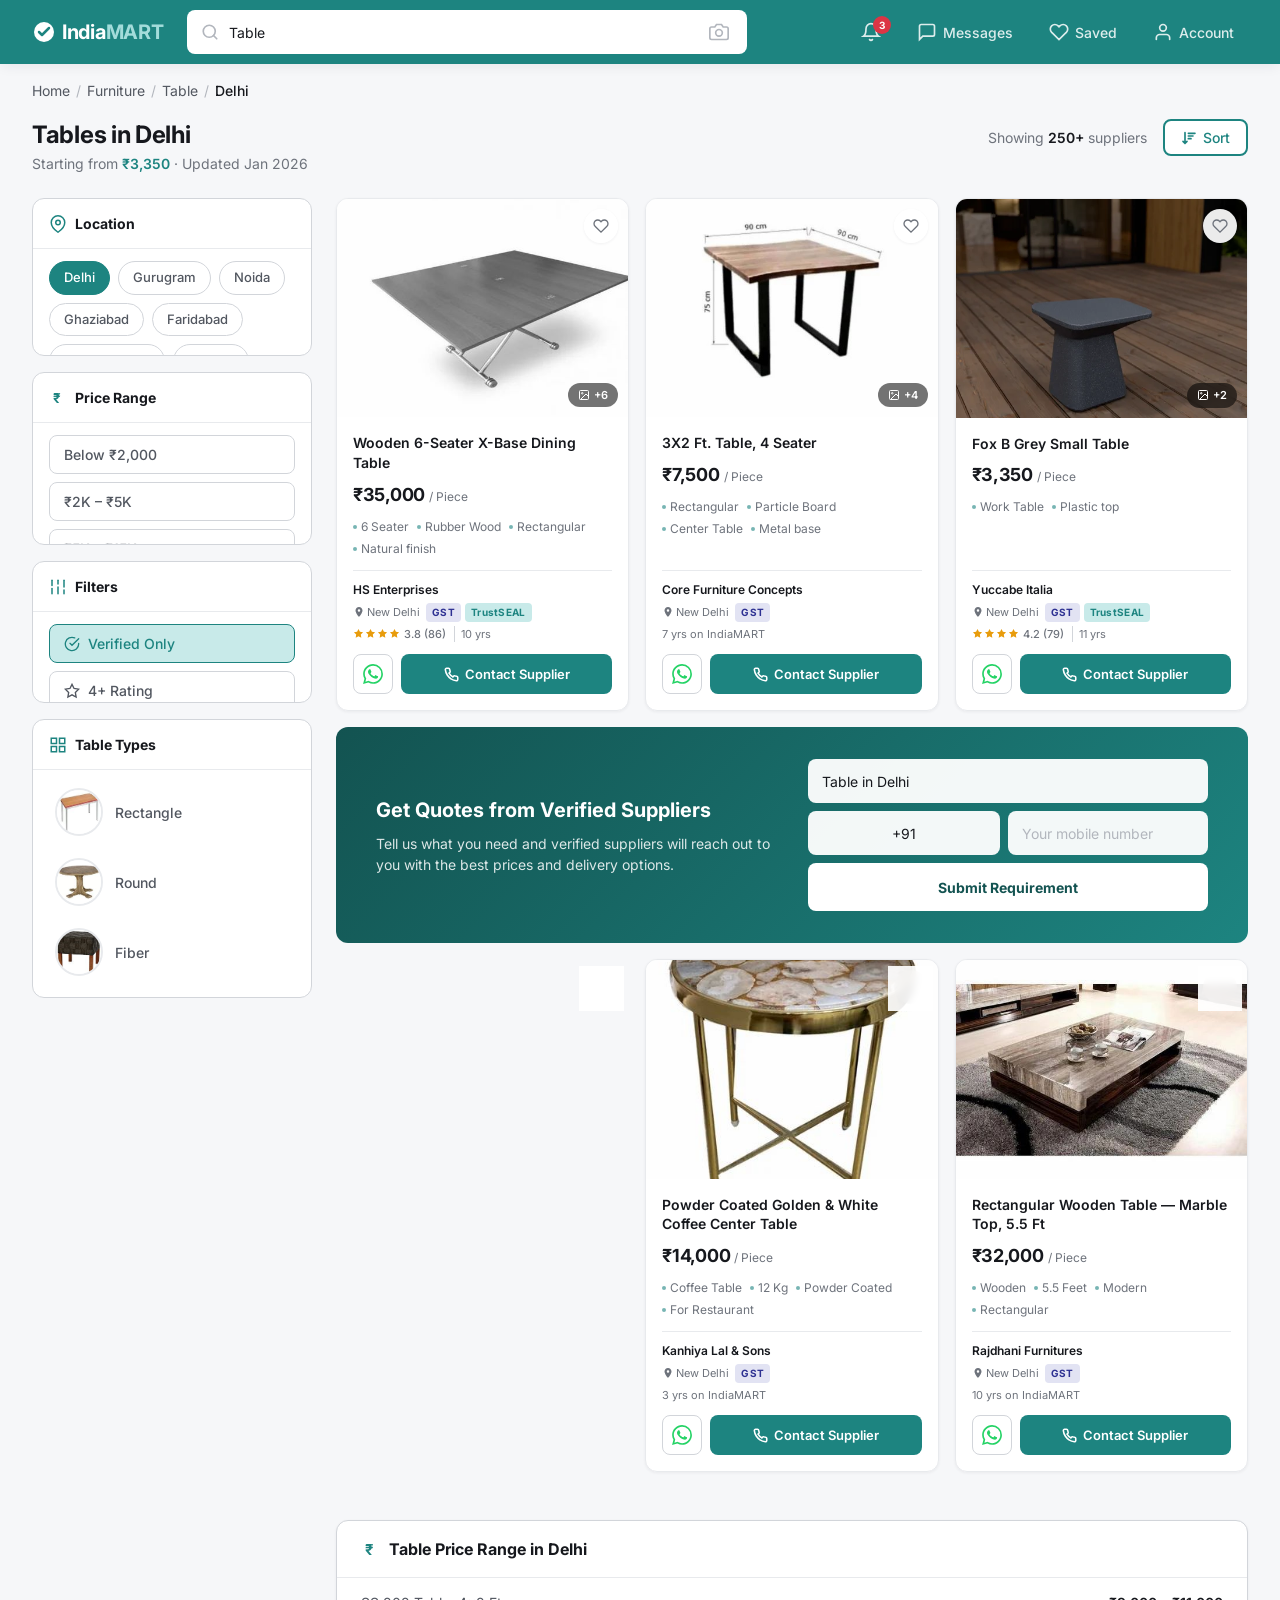
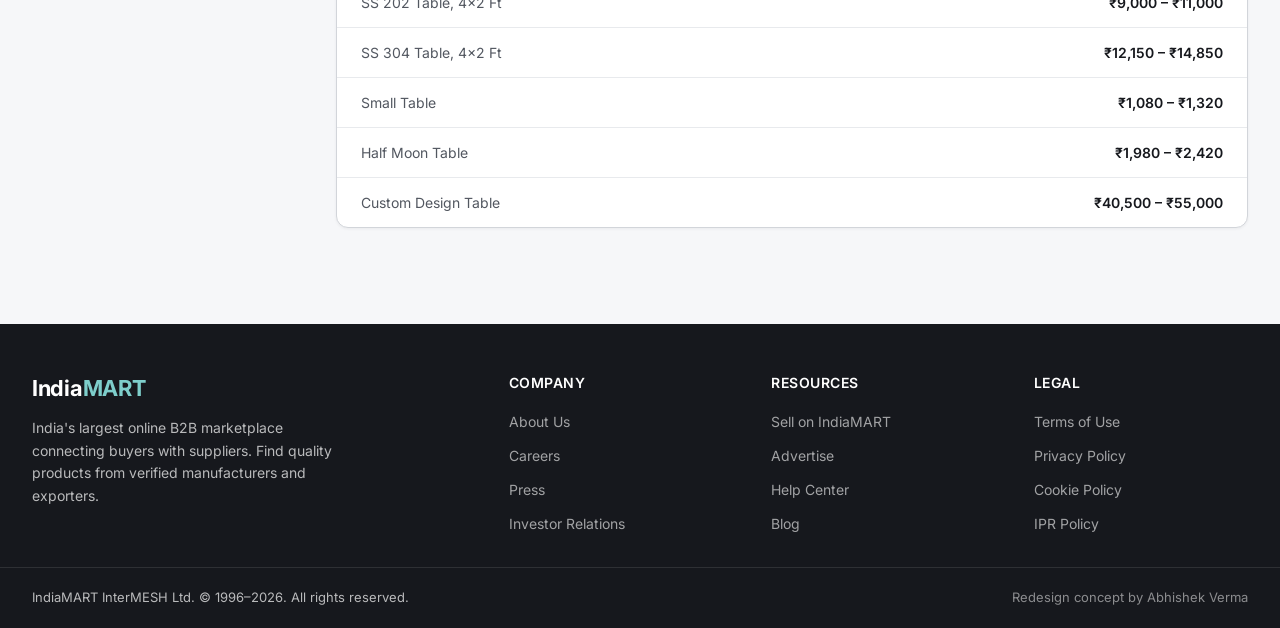
==== commit 135a8bcc: "Add mobile responsive layout + fix rupee icons - Full responsive: tablet (860px), mobile (600px), sm" ====
--- a/index.html
+++ b/index.html
@@ -965,7 +965,15 @@
   .product-card:nth-child(6) { animation-delay: .3s; }
   .product-card:nth-child(7) { animation-delay: .35s; }
 
-  /* ─── RESPONSIVE (1024 – 1280) ─── */
+  /* ─── MOBILE ELEMENTS (hidden on desktop) ─── */
+  .mobile-filter-btn { display: none; }
+  .mobile-bottom-nav { display: none; }
+  .filter-overlay { display: none; }
+  .mobile-hamburger { display: none; }
+  .mobile-header-actions { display: none; }
+  .sidebar-close { display: none; }
+
+  /* ─── RESPONSIVE: LARGE DESKTOP → SMALL DESKTOP ─── */
   @media (max-width: 1200px) {
     .product-grid {
       grid-template-columns: repeat(2, 1fr);
@@ -991,6 +999,302 @@
     .header-inner {
       padding: 0 24px;
     }
+  }
+
+  /* ─── RESPONSIVE: TABLET (≤ 860px) ─── */
+  @media (max-width: 860px) {
+    .header-nav-link span:not(.badge) {
+      display: none;
+    }
+    .header-nav-link {
+      padding: 8px;
+    }
+    .header-nav {
+      gap: 4px;
+    }
+    .content-layout {
+      grid-template-columns: 1fr;
+      gap: 0;
+    }
+    .sidebar {
+      display: none;
+      position: fixed;
+      top: 0;
+      left: 0;
+      width: 320px;
+      max-width: 85vw;
+      height: 100vh;
+      max-height: 100vh;
+      z-index: 200;
+      background: var(--background);
+      padding: 16px;
+      overflow-y: auto;
+      box-shadow: var(--shadow-depth-3);
+      animation: slideInLeft .25s ease;
+    }
+    .sidebar.open { display: flex; }
+    @keyframes slideInLeft {
+      from { transform: translateX(-100%); opacity: 0; }
+      to { transform: translateX(0); opacity: 1; }
+    }
+    .filter-overlay {
+      display: none;
+      position: fixed;
+      inset: 0;
+      background: rgba(0,0,0,.4);
+      z-index: 199;
+      backdrop-filter: blur(2px);
+    }
+    .filter-overlay.open { display: block; }
+    .mobile-filter-btn {
+      display: inline-flex;
+      align-items: center;
+      gap: 6px;
+      padding: 10px 18px;
+      background: var(--card);
+      border: 1.5px solid var(--primary);
+      border-radius: 8px;
+      font-size: 14px;
+      font-weight: 600;
+      color: var(--primary);
+      cursor: pointer;
+      font-family: inherit;
+      transition: all .15s;
+    }
+    .mobile-filter-btn:hover {
+      background: var(--primary);
+      color: #fff;
+    }
+    .mobile-filter-btn svg { width: 16px; height: 16px; }
+    .content-top-bar {
+      flex-wrap: wrap;
+      gap: 8px;
+    }
+    .product-grid {
+      grid-template-columns: repeat(2, 1fr);
+      gap: 12px;
+    }
+    .page-title-section {
+      flex-direction: column;
+      gap: 8px;
+    }
+    .page-title-meta {
+      width: 100%;
+      justify-content: space-between;
+    }
+    .footer-inner {
+      grid-template-columns: 1fr 1fr;
+      gap: 24px;
+      padding: 32px 24px 24px;
+    }
+  }
+
+  /* ─── RESPONSIVE: MOBILE (≤ 600px) ─── */
+  @media (max-width: 600px) {
+    .page-container {
+      padding: 0 16px;
+    }
+    .header-inner {
+      padding: 0 12px;
+      height: 56px;
+      gap: 10px;
+    }
+    .logo-text { font-size: 17px; }
+    .search-bar {
+      height: 40px;
+      padding: 0 10px;
+      border-radius: 8px;
+    }
+    .search-bar input { font-size: 13px; }
+    .header-nav { display: none; }
+    .mobile-header-actions {
+      display: flex;
+      align-items: center;
+      gap: 4px;
+      flex-shrink: 0;
+    }
+    .mobile-header-actions button {
+      background: none;
+      border: none;
+      color: rgba(255,255,255,.85);
+      cursor: pointer;
+      padding: 6px;
+      display: flex;
+      align-items: center;
+      justify-content: center;
+      border-radius: 8px;
+      transition: background .15s;
+      position: relative;
+    }
+    .mobile-header-actions button:hover { background: rgba(255,255,255,.12); }
+    .mobile-header-actions svg { width: 22px; height: 22px; }
+    .mobile-header-actions .badge {
+      position: absolute;
+      top: 0;
+      right: 0;
+      background: var(--destructive);
+      color: #fff;
+      font-size: 9px;
+      font-weight: 700;
+      width: 16px;
+      height: 16px;
+      border-radius: 50%;
+      display: flex;
+      align-items: center;
+      justify-content: center;
+    }
+    .breadcrumb {
+      font-size: 12px;
+      padding: 12px 0 0;
+      overflow-x: auto;
+      white-space: nowrap;
+      -webkit-overflow-scrolling: touch;
+    }
+    .page-title-section h1 { font-size: 20px; }
+    .page-title-section { padding: 12px 0 16px; }
+    .product-grid {
+      grid-template-columns: repeat(2, 1fr);
+      gap: 10px;
+    }
+    .pc-image { aspect-ratio: 1/1; }
+    .pc-body { padding: 10px 12px 12px; }
+    .pc-name { font-size: 13px !important; -webkit-line-clamp: 2; }
+    .pc-price { font-size: 15px; }
+    .pc-price-unit { font-size: 11px; }
+    .pc-specs { display: none; }
+    .pc-supplier-meta .trust-badges { display: none; }
+    .pc-supplier-rating .yrs { display: none; }
+    .pc-supplier-name { font-size: 11px; }
+    .pc-supplier-meta .loc { font-size: 10px; }
+    .pc-supplier-rating .rating-text { font-size: 10px; }
+    .pc-supplier-rating .stars svg { width: 10px; height: 10px; }
+    .pc-cta-row { flex-direction: column; gap: 6px; }
+    .pc-cta { padding: 9px 6px; font-size: 12px; border-radius: 8px; }
+    .pc-cta svg { width: 13px; height: 13px; }
+    .pc-cta-whatsapp {
+      width: 100%;
+      height: 36px;
+      border-radius: 8px;
+      flex-shrink: 1;
+    }
+    .quote-banner {
+      padding: 20px 16px;
+      grid-template-columns: 1fr;
+      gap: 16px;
+    }
+    .quote-banner-text h3 { font-size: 16px; }
+    .quote-banner-text p { font-size: 13px; }
+    .quote-banner-form input, .quote-banner .country-code { height: 40px; font-size: 13px; }
+    .quote-banner .submit-btn { height: 44px; font-size: 13px; }
+    .price-section { margin-top: 24px; }
+    .price-section-header { padding: 14px 16px; font-size: 14px; }
+    .price-row { padding: 12px 16px; font-size: 13px; }
+    .footer-inner {
+      grid-template-columns: 1fr;
+      gap: 24px;
+      padding: 32px 16px 24px;
+    }
+    .footer-brand p { max-width: none; }
+    .footer-bottom {
+      flex-direction: column;
+      gap: 8px;
+      text-align: center;
+      padding: 16px;
+      font-size: 12px;
+    }
+    /* Mobile bottom nav */
+    .mobile-bottom-nav {
+      display: flex;
+      position: fixed;
+      bottom: 0;
+      left: 0;
+      right: 0;
+      background: var(--card);
+      border-top: 1px solid var(--neutral-200);
+      z-index: 100;
+      padding: 6px 0;
+      padding-bottom: max(6px, env(safe-area-inset-bottom));
+      box-shadow: 0 -2px 10px rgba(0,0,0,.06);
+      justify-content: space-around;
+      align-items: center;
+    }
+    .mobile-bottom-nav .nav-item {
+      display: flex;
+      flex-direction: column;
+      align-items: center;
+      gap: 2px;
+      padding: 4px 12px;
+      color: var(--neutral-600);
+      text-decoration: none;
+      font-size: 10px;
+      font-weight: 500;
+      cursor: pointer;
+      background: none;
+      border: none;
+      font-family: inherit;
+      transition: color .15s;
+    }
+    .mobile-bottom-nav .nav-item.active { color: var(--primary); }
+    .mobile-bottom-nav .nav-item svg { width: 22px; height: 22px; }
+    .mobile-bottom-nav .nav-item.post-btn {
+      position: relative;
+      top: -12px;
+      background: var(--primary);
+      color: #fff;
+      width: 48px;
+      height: 48px;
+      border-radius: 50%;
+      padding: 0;
+      box-shadow: 0 4px 14px rgba(29,132,128,.35);
+      justify-content: center;
+      font-size: 0;
+    }
+    .mobile-bottom-nav .nav-item.post-btn svg { width: 24px; height: 24px; }
+    .footer { padding-bottom: 72px; }
+    .product-list-spacer { height: 72px; }
+    .sidebar {
+      width: 100%;
+      max-width: 100vw;
+      border-radius: 0;
+    }
+    .sidebar-close {
+      display: flex;
+      align-items: center;
+      justify-content: space-between;
+      padding: 0 0 16px;
+      border-bottom: 1px solid var(--neutral-200);
+      margin-bottom: 8px;
+    }
+    .sidebar-close-title {
+      font-size: 18px;
+      font-weight: 700;
+      color: var(--neutral-900);
+    }
+    .sidebar-close-btn {
+      background: none;
+      border: none;
+      padding: 8px;
+      cursor: pointer;
+      color: var(--neutral-600);
+      display: flex;
+      align-items: center;
+      border-radius: 8px;
+      transition: background .15s;
+    }
+    .sidebar-close-btn:hover { background: var(--neutral-200); }
+    .sidebar-close-btn svg { width: 22px; height: 22px; }
+  }
+
+  /* ─── RESPONSIVE: SMALL MOBILE (≤ 380px) ─── */
+  @media (max-width: 380px) {
+    .product-grid {
+      grid-template-columns: 1fr;
+      gap: 12px;
+    }
+    .pc-image { aspect-ratio: 4/3; }
+    .pc-specs { display: flex; }
+    .pc-cta-row { flex-direction: row; }
+    .pc-cta-whatsapp { width: 40px; height: 40px; flex-shrink: 0; }
   }
 
   /* ─── SCROLLBAR ─── */
@@ -1040,6 +1344,16 @@
         Account
       </button>
     </nav>
+    <!-- Mobile header icons (visible ≤600px) -->
+    <div class="mobile-header-actions">
+      <button aria-label="Notifications">
+        <svg viewBox="0 0 24 24" fill="none" stroke="currentColor" stroke-width="2" stroke-linecap="round"><path d="M18 8A6 6 0 006 8c0 7-3 9-3 9h18s-3-2-3-9"/><path d="M13.73 21a2 2 0 01-3.46 0"/></svg>
+        <span class="badge">3</span>
+      </button>
+      <button aria-label="Account">
+        <svg viewBox="0 0 24 24" fill="none" stroke="currentColor" stroke-width="2" stroke-linecap="round"><path d="M20 21v-2a4 4 0 00-4-4H8a4 4 0 00-4 4v2"/><circle cx="12" cy="7" r="4"/></svg>
+      </button>
+    </div>
   </div>
 </header>
 
@@ -1071,8 +1385,18 @@
   <!-- ═══ SIDEBAR + CONTENT ═══ -->
   <div class="content-layout">
 
+    <!-- Filter Overlay (mobile) -->
+    <div class="filter-overlay" id="filterOverlay" onclick="closeSidebar()"></div>
+
     <!-- SIDEBAR -->
-    <aside class="sidebar">
+    <aside class="sidebar" id="sidebar">
+      <!-- Close button (visible on mobile only) -->
+      <div class="sidebar-close">
+        <span class="sidebar-close-title">Filters</span>
+        <button class="sidebar-close-btn" onclick="closeSidebar()" aria-label="Close filters">
+          <svg viewBox="0 0 24 24" fill="none" stroke="currentColor" stroke-width="2.5" stroke-linecap="round"><path d="M18 6L6 18M6 6l12 12"/></svg>
+        </button>
+      </div>
 
       <!-- Location Filter -->
       <div class="sidebar-card">
@@ -1098,7 +1422,7 @@
       <!-- Price Filter -->
       <div class="sidebar-card">
         <div class="sidebar-card-header">
-          <svg viewBox="0 0 24 24" fill="none" stroke="currentColor" stroke-width="2" stroke-linecap="round"><line x1="12" y1="1" x2="12" y2="23"/><path d="M17 5H9.5a3.5 3.5 0 000 7h5a3.5 3.5 0 010 7H6"/></svg>
+          <svg viewBox="0 0 24 24" fill="none" stroke="currentColor" stroke-width="2" stroke-linecap="round"><text x="5" y="19" font-size="18" font-weight="700" stroke="none" fill="currentColor" font-family="Inter,Arial,sans-serif">&#8377;</text></svg>
           Price Range
         </div>
         <div class="sidebar-card-body">
@@ -1173,6 +1497,12 @@
 
     <!-- MAIN CONTENT -->
     <main class="main-content">
+
+      <!-- Mobile filter trigger -->
+      <button class="mobile-filter-btn" onclick="openSidebar()">
+        <svg viewBox="0 0 24 24" fill="none" stroke="currentColor" stroke-width="2" stroke-linecap="round"><line x1="4" y1="21" x2="4" y2="14"/><line x1="4" y1="10" x2="4" y2="3"/><line x1="12" y1="21" x2="12" y2="12"/><line x1="12" y1="8" x2="12" y2="3"/><line x1="20" y1="21" x2="20" y2="16"/><line x1="20" y1="12" x2="20" y2="3"/></svg>
+        Filters
+      </button>
 
       <div class="product-grid">
 
@@ -1493,7 +1823,7 @@
       <!-- ═══ PRICE TABLE ═══ -->
       <div class="price-section">
         <div class="price-section-header">
-          <svg viewBox="0 0 24 24" fill="none" stroke="currentColor" stroke-width="2" stroke-linecap="round"><line x1="12" y1="1" x2="12" y2="23"/><path d="M17 5H9.5a3.5 3.5 0 000 7h5a3.5 3.5 0 010 7H6"/></svg>
+          <svg viewBox="0 0 24 24" fill="none" stroke="currentColor" stroke-width="2" stroke-linecap="round"><text x="5" y="19" font-size="18" font-weight="700" stroke="none" fill="currentColor" font-family="Inter,Arial,sans-serif">&#8377;</text></svg>
           Table Price Range in Delhi
         </div>
         <div class="price-table">
@@ -1566,13 +1896,49 @@
   </div>
 </footer>
 
+<!-- Mobile Bottom Nav -->
+<nav class="mobile-bottom-nav">
+  <a class="nav-item active" href="#">
+    <svg viewBox="0 0 24 24" fill="none" stroke="currentColor" stroke-width="2" stroke-linecap="round"><path d="M3 9l9-7 9 7v11a2 2 0 01-2 2H5a2 2 0 01-2-2z"/><polyline points="9 22 9 12 15 12 15 22"/></svg>
+    Home
+  </a>
+  <a class="nav-item" href="#">
+    <svg viewBox="0 0 24 24" fill="none" stroke="currentColor" stroke-width="2" stroke-linecap="round"><rect x="3" y="3" width="7" height="7"/><rect x="14" y="3" width="7" height="7"/><rect x="3" y="14" width="7" height="7"/><rect x="14" y="14" width="7" height="7"/></svg>
+    Categories
+  </a>
+  <button class="nav-item post-btn" aria-label="Post Requirement">
+    <svg viewBox="0 0 24 24" fill="none" stroke="currentColor" stroke-width="2.5" stroke-linecap="round"><line x1="12" y1="5" x2="12" y2="19"/><line x1="5" y1="12" x2="19" y2="12"/></svg>
+  </button>
+  <a class="nav-item" href="#">
+    <svg viewBox="0 0 24 24" fill="none" stroke="currentColor" stroke-width="2" stroke-linecap="round"><path d="M20.84 4.61a5.5 5.5 0 00-7.78 0L12 5.67l-1.06-1.06a5.5 5.5 0 00-7.78 7.78l1.06 1.06L12 21.23l7.78-7.78 1.06-1.06a5.5 5.5 0 000-7.78z"/></svg>
+    Saved
+  </a>
+  <a class="nav-item" href="#">
+    <svg viewBox="0 0 24 24" fill="none" stroke="currentColor" stroke-width="2" stroke-linecap="round"><path d="M20 21v-2a4 4 0 00-4-4H8a4 4 0 00-4 4v2"/><circle cx="12" cy="7" r="4"/></svg>
+    Account
+  </a>
+</nav>
+
 <script>
+// Product card click
 document.querySelectorAll('.product-card').forEach(card => {
   card.addEventListener('click', e => {
     if (e.target.closest('.pc-cta, .pc-cta-whatsapp, .wishlist-btn, .pc-supplier-name')) return;
     window.location.href = 'product-detail.html';
   });
 });
+
+// Mobile sidebar/filter drawer
+function openSidebar() {
+  document.getElementById('sidebar').classList.add('open');
+  document.getElementById('filterOverlay').classList.add('open');
+  document.body.style.overflow = 'hidden';
+}
+function closeSidebar() {
+  document.getElementById('sidebar').classList.remove('open');
+  document.getElementById('filterOverlay').classList.remove('open');
+  document.body.style.overflow = '';
+}
 </script>
 </body>
 </html>
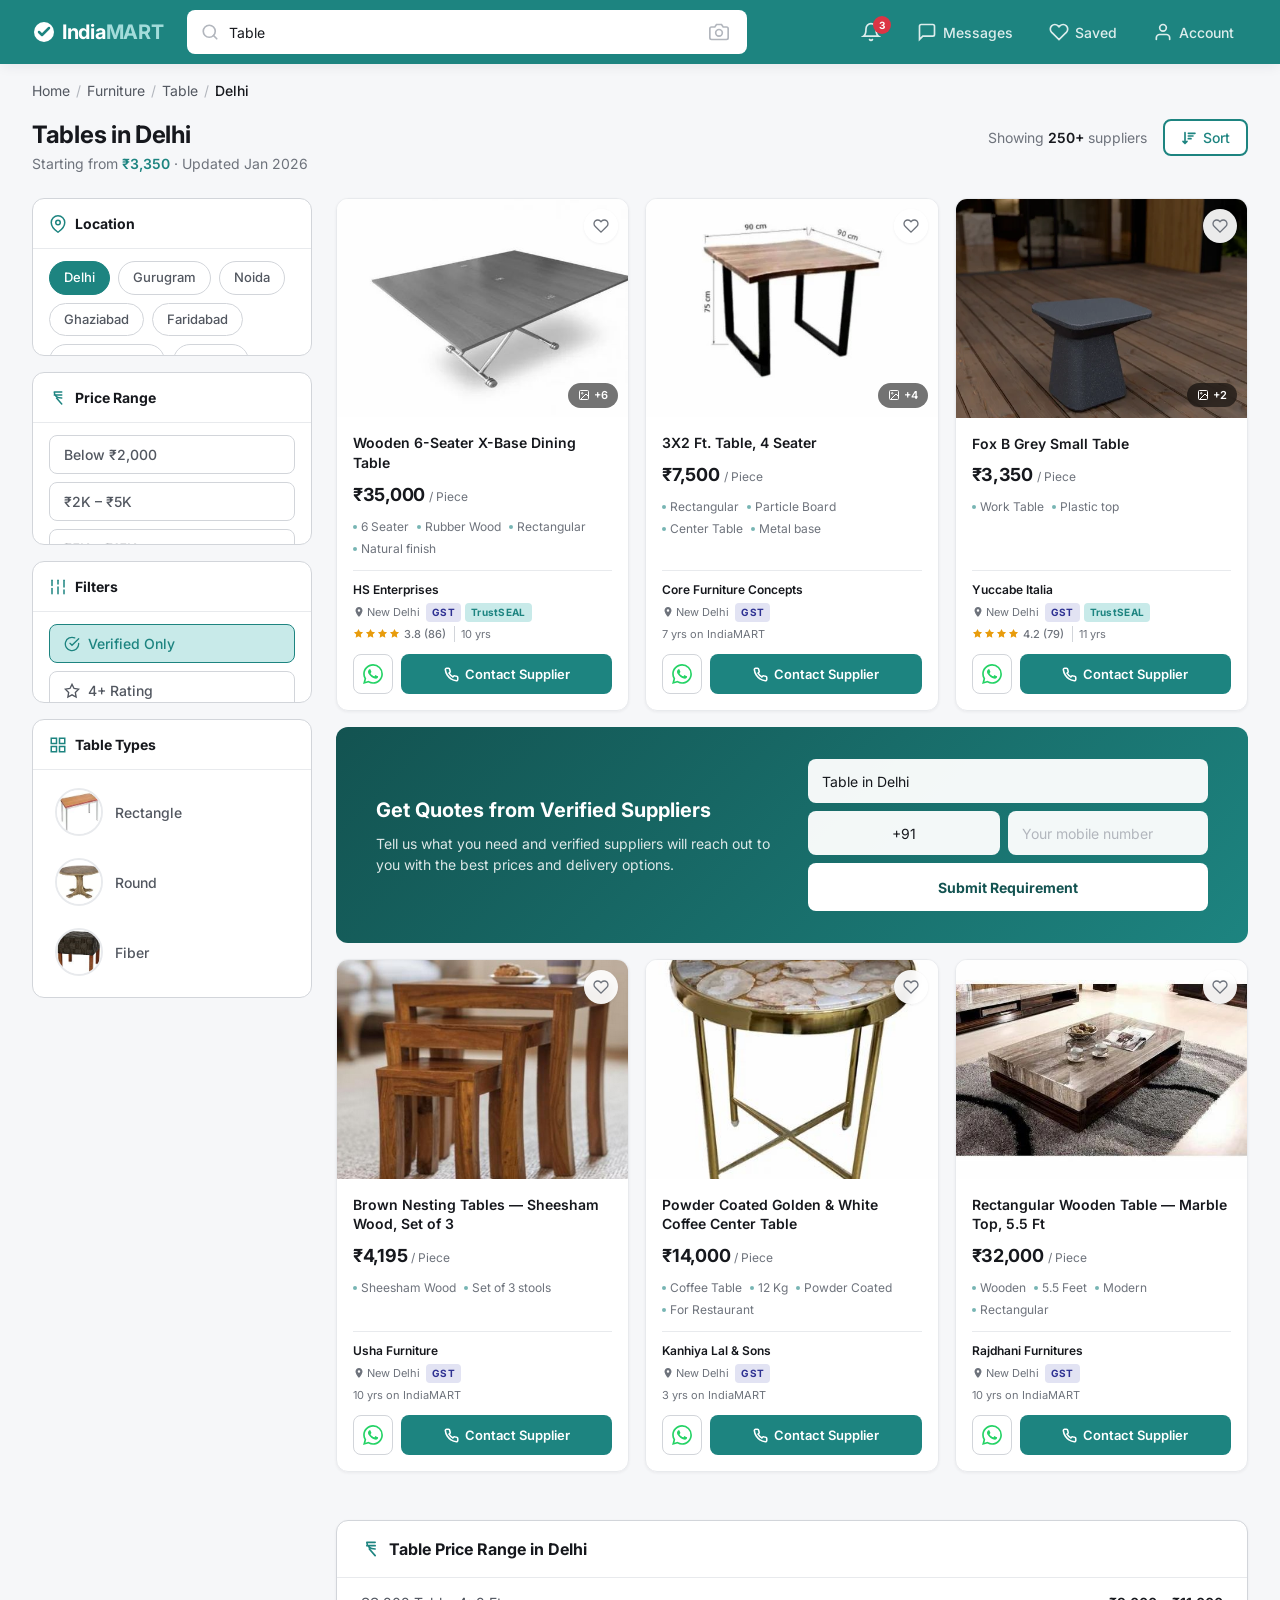
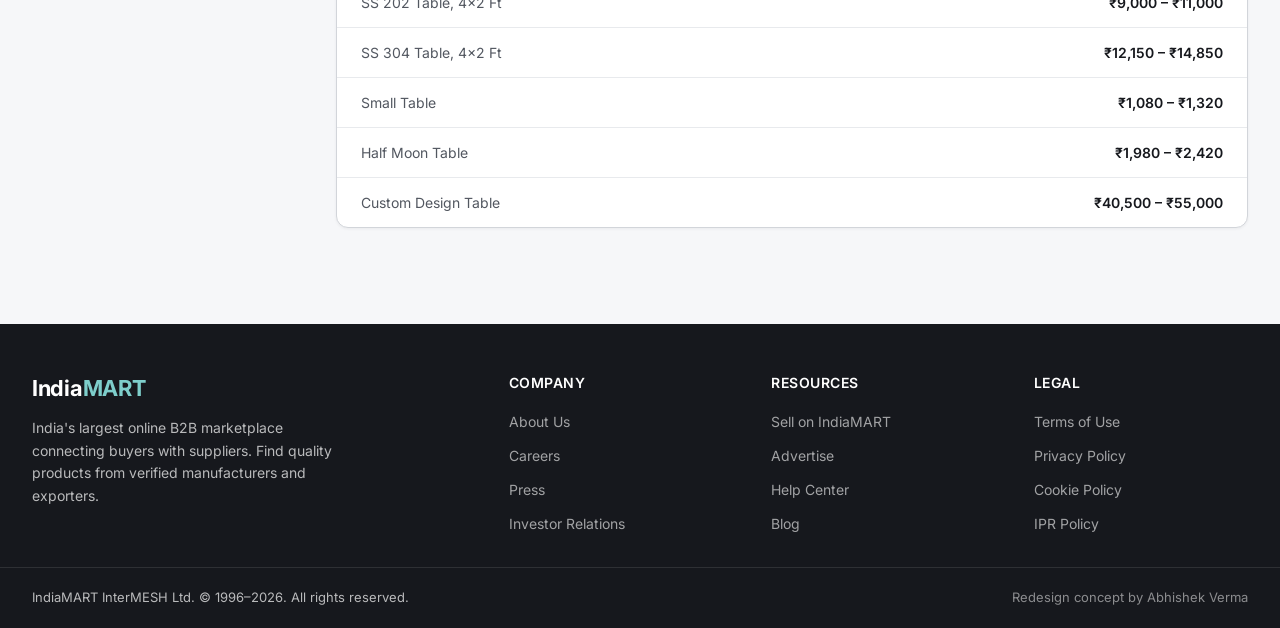
==== commit 09f4c3fa: "Fix rupee icon SVG in price headers Co-Authored-By: Claude Opus 4.6 (1M context) <noreply@anthropic." ====
--- a/index.html
+++ b/index.html
@@ -1422,7 +1422,7 @@
       <!-- Price Filter -->
       <div class="sidebar-card">
         <div class="sidebar-card-header">
-          <svg viewBox="0 0 24 24" fill="none" stroke="currentColor" stroke-width="2" stroke-linecap="round"><text x="5" y="19" font-size="18" font-weight="700" stroke="none" fill="currentColor" font-family="Inter,Arial,sans-serif">&#8377;</text></svg>
+          <svg viewBox="0 0 24 24" fill="none" stroke="currentColor" stroke-width="2" stroke-linecap="round"><path d="M7 4h10M7 8h10M7 4c0 4 3 8 10 8M17 20L10 12" stroke-linejoin="round"/></svg>
           Price Range
         </div>
         <div class="sidebar-card-body">
@@ -1823,7 +1823,7 @@
       <!-- ═══ PRICE TABLE ═══ -->
       <div class="price-section">
         <div class="price-section-header">
-          <svg viewBox="0 0 24 24" fill="none" stroke="currentColor" stroke-width="2" stroke-linecap="round"><text x="5" y="19" font-size="18" font-weight="700" stroke="none" fill="currentColor" font-family="Inter,Arial,sans-serif">&#8377;</text></svg>
+          <svg viewBox="0 0 24 24" fill="none" stroke="currentColor" stroke-width="2" stroke-linecap="round"><path d="M7 4h10M7 8h10M7 4c0 4 3 8 10 8M17 20L10 12" stroke-linejoin="round"/></svg>
           Table Price Range in Delhi
         </div>
         <div class="price-table">
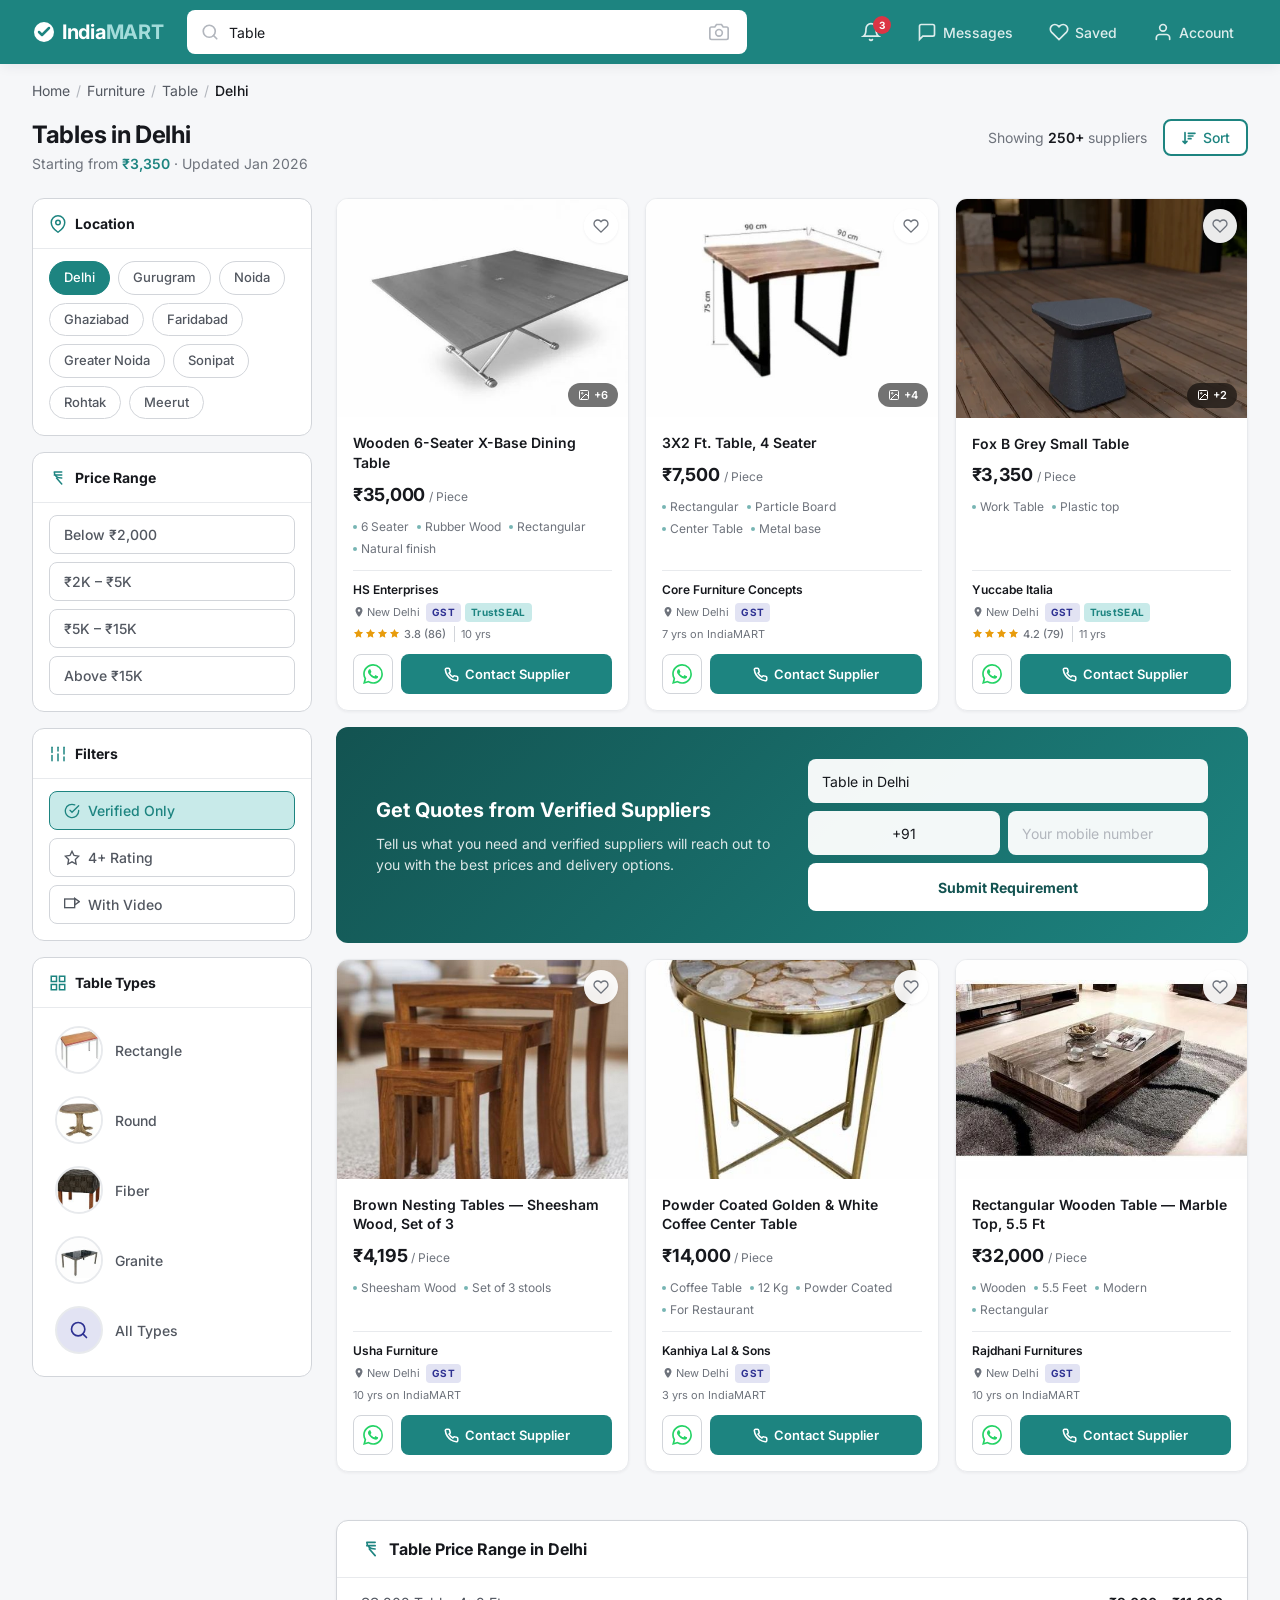
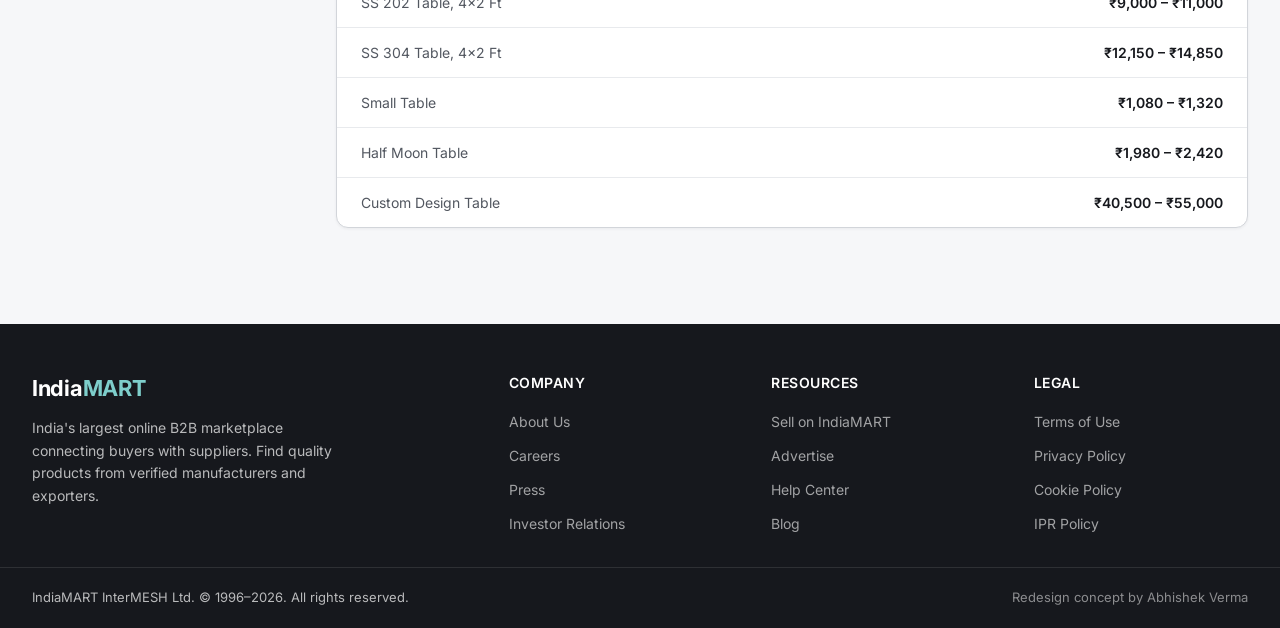
==== commit 4f829a92: "Mobile: full-width cards, sticky scroll bars, auto-height sidebar - Single-column horizontal card la" ====
--- a/index.html
+++ b/index.html
@@ -288,8 +288,6 @@
     position: sticky;
     top: 88px;
     align-self: start;
-    max-height: calc(100vh - 100px);
-    overflow-y: auto;
   }
 
   .sidebar-card {
@@ -972,6 +970,7 @@
   .mobile-hamburger { display: none; }
   .mobile-header-actions { display: none; }
   .sidebar-close { display: none; }
+  .mobile-scroll-bar { display: none; }
 
   /* ─── RESPONSIVE: LARGE DESKTOP → SMALL DESKTOP ─── */
   @media (max-width: 1200px) {
@@ -1091,9 +1090,7 @@
 
   /* ─── RESPONSIVE: MOBILE (≤ 600px) ─── */
   @media (max-width: 600px) {
-    .page-container {
-      padding: 0 16px;
-    }
+    .page-container { padding: 0 16px; }
     .header-inner {
       padding: 0 12px;
       height: 56px;
@@ -1107,6 +1104,8 @@
     }
     .search-bar input { font-size: 13px; }
     .header-nav { display: none; }
+
+    /* Mobile header icons */
     .mobile-header-actions {
       display: flex;
       align-items: center;
@@ -1130,19 +1129,52 @@
     .mobile-header-actions svg { width: 22px; height: 22px; }
     .mobile-header-actions .badge {
       position: absolute;
-      top: 0;
-      right: 0;
+      top: 0; right: 0;
       background: var(--destructive);
       color: #fff;
       font-size: 9px;
       font-weight: 700;
-      width: 16px;
-      height: 16px;
+      width: 16px; height: 16px;
       border-radius: 50%;
       display: flex;
       align-items: center;
       justify-content: center;
     }
+
+    /* Horizontal scroll bars below header */
+    .mobile-scroll-bar {
+      display: block;
+      background: var(--card);
+      border-bottom: 1px solid var(--neutral-200);
+      overflow: hidden;
+    }
+    .mobile-scroll-bar.sticky-scroll {
+      position: sticky;
+      top: 56px;
+      z-index: 90;
+    }
+    .mobile-scroll-inner {
+      display: flex;
+      gap: 8px;
+      padding: 10px 16px;
+      overflow-x: auto;
+      -webkit-overflow-scrolling: touch;
+      scrollbar-width: none;
+    }
+    .mobile-scroll-inner::-webkit-scrollbar { display: none; }
+    .mobile-scroll-inner .city-pill,
+    .mobile-scroll-inner .filter-chip {
+      flex-shrink: 0;
+      white-space: nowrap;
+    }
+    .mobile-scroll-inner .filter-chip {
+      display: inline-flex;
+      width: auto;
+      padding: 8px 14px;
+      font-size: 13px;
+    }
+
+    /* Breadcrumb */
     .breadcrumb {
       font-size: 12px;
       padding: 12px 0 0;
@@ -1152,40 +1184,66 @@
     }
     .page-title-section h1 { font-size: 20px; }
     .page-title-section { padding: 12px 0 16px; }
+
+    /* ─── FULL-WIDTH PRODUCT CARDS ─── */
     .product-grid {
-      grid-template-columns: repeat(2, 1fr);
-      gap: 10px;
-    }
-    .pc-image { aspect-ratio: 1/1; }
-    .pc-body { padding: 10px 12px 12px; }
-    .pc-name { font-size: 13px !important; -webkit-line-clamp: 2; }
-    .pc-price { font-size: 15px; }
+      grid-template-columns: 1fr;
+      gap: 12px;
+    }
+    .product-card {
+      display: grid;
+      grid-template-columns: 140px 1fr;
+    }
+    .pc-image {
+      aspect-ratio: 1/1;
+      border-radius: 12px 0 0 12px;
+      height: 100%;
+    }
+    .pc-image img { border-radius: 12px 0 0 12px; }
+    .pc-body { padding: 12px 14px; }
+    .pc-name { font-size: 14px !important; }
+    .pc-price { font-size: 16px; }
     .pc-price-unit { font-size: 11px; }
-    .pc-specs { display: none; }
-    .pc-supplier-meta .trust-badges { display: none; }
-    .pc-supplier-rating .yrs { display: none; }
-    .pc-supplier-name { font-size: 11px; }
+    .pc-price-row { margin-bottom: 6px; }
+    .pc-specs {
+      display: flex;
+      flex-wrap: wrap;
+      gap: 2px 6px;
+      margin-bottom: 8px;
+    }
+    .pc-spec { font-size: 11px; }
+    .pc-supplier { padding-top: 8px; }
+    .pc-supplier-name { font-size: 12px; }
     .pc-supplier-meta .loc { font-size: 10px; }
+    .pc-supplier-rating .stars svg { width: 10px; height: 10px; }
     .pc-supplier-rating .rating-text { font-size: 10px; }
-    .pc-supplier-rating .stars svg { width: 10px; height: 10px; }
-    .pc-cta-row { flex-direction: column; gap: 6px; }
-    .pc-cta { padding: 9px 6px; font-size: 12px; border-radius: 8px; }
+    .pc-cta-row {
+      flex-direction: row;
+      gap: 6px;
+      margin-top: 8px;
+    }
+    .pc-cta { padding: 8px 10px; font-size: 12px; border-radius: 8px; }
     .pc-cta svg { width: 13px; height: 13px; }
     .pc-cta-whatsapp {
-      width: 100%;
-      height: 36px;
+      width: 36px; height: 36px;
+      flex-shrink: 0;
       border-radius: 8px;
-      flex-shrink: 1;
-    }
-    .quote-banner {
+    }
+    .pc-cta-whatsapp svg { width: 18px; height: 18px; }
+
+    /* Quote banner */
+    .quote-banner-wrapper .quote-banner {
       padding: 20px 16px;
       grid-template-columns: 1fr;
       gap: 16px;
     }
+    .quote-banner-wrapper .product-card { display: flex; flex-direction: column; }
     .quote-banner-text h3 { font-size: 16px; }
     .quote-banner-text p { font-size: 13px; }
     .quote-banner-form input, .quote-banner .country-code { height: 40px; font-size: 13px; }
     .quote-banner .submit-btn { height: 44px; font-size: 13px; }
+
+    /* Price & footer */
     .price-section { margin-top: 24px; }
     .price-section-header { padding: 14px 16px; font-size: 14px; }
     .price-row { padding: 12px 16px; font-size: 13px; }
@@ -1202,13 +1260,12 @@
       padding: 16px;
       font-size: 12px;
     }
+
     /* Mobile bottom nav */
     .mobile-bottom-nav {
       display: flex;
       position: fixed;
-      bottom: 0;
-      left: 0;
-      right: 0;
+      bottom: 0; left: 0; right: 0;
       background: var(--card);
       border-top: 1px solid var(--neutral-200);
       z-index: 100;
@@ -1241,8 +1298,7 @@
       top: -12px;
       background: var(--primary);
       color: #fff;
-      width: 48px;
-      height: 48px;
+      width: 48px; height: 48px;
       border-radius: 50%;
       padding: 0;
       box-shadow: 0 4px 14px rgba(29,132,128,.35);
@@ -1251,7 +1307,8 @@
     }
     .mobile-bottom-nav .nav-item.post-btn svg { width: 24px; height: 24px; }
     .footer { padding-bottom: 72px; }
-    .product-list-spacer { height: 72px; }
+
+    /* Sidebar fullscreen on mobile */
     .sidebar {
       width: 100%;
       max-width: 100vw;
@@ -1265,36 +1322,15 @@
       border-bottom: 1px solid var(--neutral-200);
       margin-bottom: 8px;
     }
-    .sidebar-close-title {
-      font-size: 18px;
-      font-weight: 700;
-      color: var(--neutral-900);
-    }
+    .sidebar-close-title { font-size: 18px; font-weight: 700; color: var(--neutral-900); }
     .sidebar-close-btn {
-      background: none;
-      border: none;
-      padding: 8px;
-      cursor: pointer;
-      color: var(--neutral-600);
-      display: flex;
-      align-items: center;
-      border-radius: 8px;
-      transition: background .15s;
+      background: none; border: none; padding: 8px;
+      cursor: pointer; color: var(--neutral-600);
+      display: flex; align-items: center;
+      border-radius: 8px; transition: background .15s;
     }
     .sidebar-close-btn:hover { background: var(--neutral-200); }
     .sidebar-close-btn svg { width: 22px; height: 22px; }
-  }
-
-  /* ─── RESPONSIVE: SMALL MOBILE (≤ 380px) ─── */
-  @media (max-width: 380px) {
-    .product-grid {
-      grid-template-columns: 1fr;
-      gap: 12px;
-    }
-    .pc-image { aspect-ratio: 4/3; }
-    .pc-specs { display: flex; }
-    .pc-cta-row { flex-direction: row; }
-    .pc-cta-whatsapp { width: 40px; height: 40px; flex-shrink: 0; }
   }
 
   /* ─── SCROLLBAR ─── */
@@ -1357,6 +1393,39 @@
   </div>
 </header>
 
+<!-- Mobile horizontal scroll: City pills -->
+<div class="mobile-scroll-bar">
+  <div class="mobile-scroll-inner">
+    <span class="city-pill active">Delhi</span>
+    <span class="city-pill">Gurugram</span>
+    <span class="city-pill">Noida</span>
+    <span class="city-pill">Ghaziabad</span>
+    <span class="city-pill">Faridabad</span>
+    <span class="city-pill">Greater Noida</span>
+    <span class="city-pill">Sonipat</span>
+    <span class="city-pill">Rohtak</span>
+    <span class="city-pill">Meerut</span>
+  </div>
+</div>
+
+<!-- Mobile horizontal scroll: Filter chips (sticky) -->
+<div class="mobile-scroll-bar sticky-scroll">
+  <div class="mobile-scroll-inner">
+    <button class="filter-chip" onclick="openSidebar()">
+      <svg width="14" height="14" viewBox="0 0 24 24" fill="none" stroke="currentColor" stroke-width="2" stroke-linecap="round"><line x1="4" y1="21" x2="4" y2="14"/><line x1="4" y1="10" x2="4" y2="3"/><line x1="12" y1="21" x2="12" y2="12"/><line x1="12" y1="8" x2="12" y2="3"/><line x1="20" y1="21" x2="20" y2="16"/><line x1="20" y1="12" x2="20" y2="3"/></svg>
+      Filters
+    </button>
+    <button class="filter-chip">Below &#8377;2,000</button>
+    <button class="filter-chip">&#8377;2K &ndash; &#8377;5K</button>
+    <button class="filter-chip">&#8377;5K &ndash; &#8377;15K</button>
+    <button class="filter-chip">Above &#8377;15K</button>
+    <button class="filter-chip active">
+      <svg width="14" height="14" viewBox="0 0 24 24" fill="none" stroke="currentColor" stroke-width="2" stroke-linecap="round"><path d="M22 11.08V12a10 10 0 11-5.93-9.14"/><polyline points="22 4 12 14.01 9 11.01"/></svg>
+      Verified Only
+    </button>
+  </div>
+</div>
+
 <div class="page-container">
 
   <!-- ═══ BREADCRUMB ═══ -->
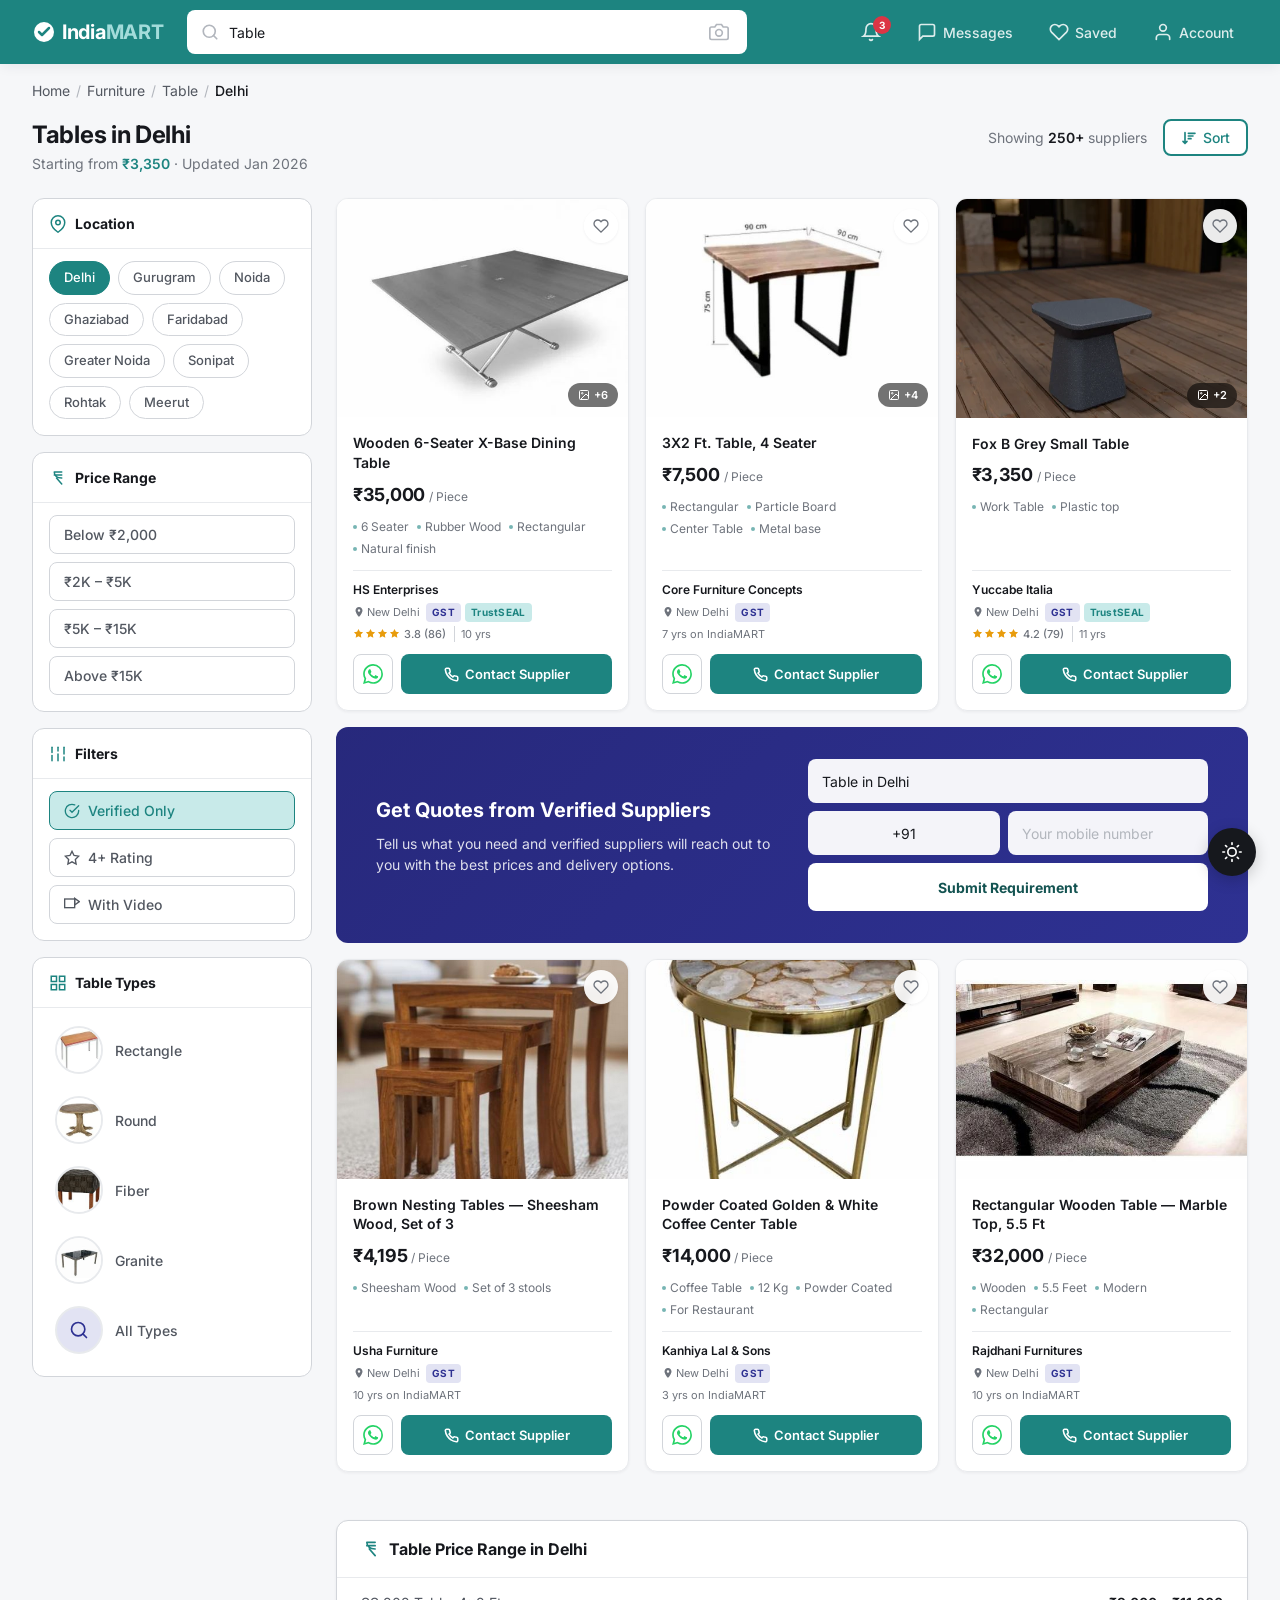
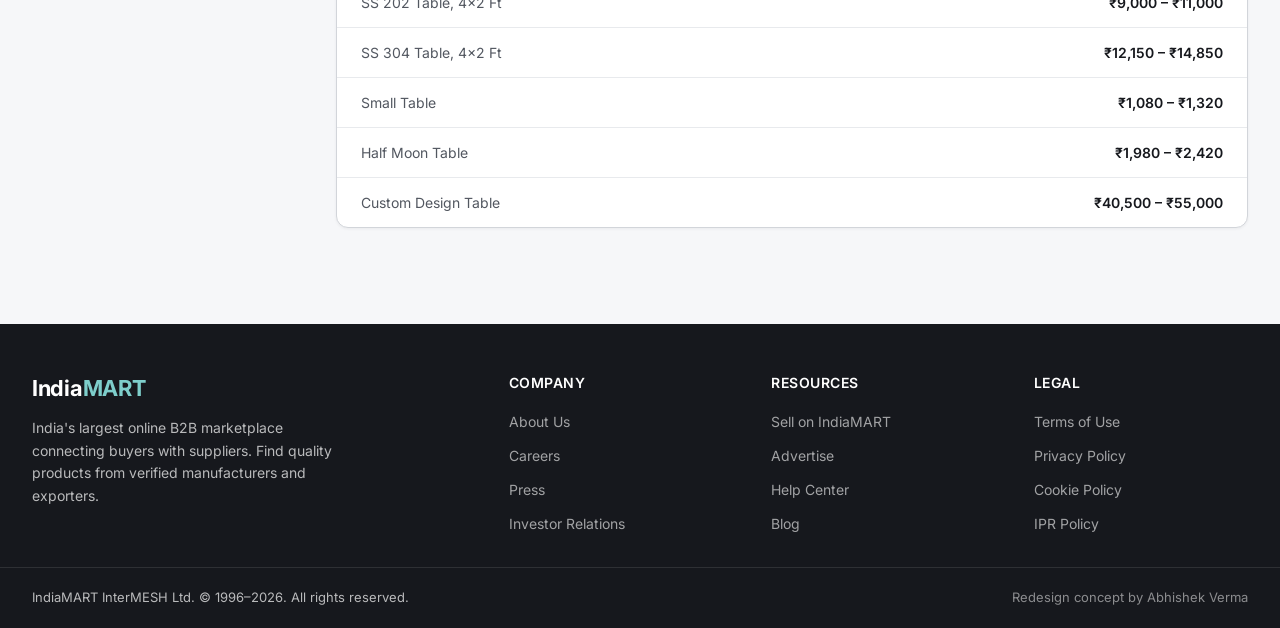
==== commit 7885c7e6: "Add 3 design variants: Airbnb, IKEA, Zara themes - theme-airbnb.css: Warm coral, rounded, photo-firs" ====
--- a/index.html
+++ b/index.html
@@ -6,6 +6,7 @@
 <title>Table in Delhi — IndiaMART Redesign</title>
 <link rel="preconnect" href="https://fonts.googleapis.com">
 <link href="https://fonts.googleapis.com/css2?family=Inter:wght@400;500;600;700&display=swap" rel="stylesheet">
+<link id="theme-css" rel="stylesheet" href="">
 <style>
   :root {
     --primary: #1d8480;
@@ -741,7 +742,7 @@
 
   .quote-banner {
     padding: 32px 40px;
-    background: linear-gradient(135deg, var(--primary-active) 0%, var(--primary) 100%);
+    background: linear-gradient(135deg, var(--secondary-hover) 0%, var(--secondary) 100%);
     border-radius: 12px;
     color: #fff;
     display: grid;
@@ -1092,17 +1093,23 @@
   @media (max-width: 600px) {
     .page-container { padding: 0 16px; }
     .header-inner {
-      padding: 0 12px;
-      height: 56px;
-      gap: 10px;
-    }
-    .logo-text { font-size: 17px; }
+      padding: 0 10px;
+      height: 52px;
+      gap: 8px;
+    }
+    .logo { gap: 4px; }
+    .logo svg { height: 20px; width: 20px; }
+    .logo-text { font-size: 15px; letter-spacing: -.2px; }
     .search-bar {
-      height: 40px;
+      height: 38px;
       padding: 0 10px;
       border-radius: 8px;
+      min-width: 0;
+      flex: 1;
     }
     .search-bar input { font-size: 13px; }
+    .search-bar .cam-btn { padding: 2px; }
+    .search-bar .cam-btn svg { width: 18px; height: 18px; }
     .header-nav { display: none; }
 
     /* Mobile header icons */
@@ -1192,15 +1199,21 @@
     }
     .product-card {
       display: grid;
-      grid-template-columns: 140px 1fr;
+      grid-template-columns: 130px 1fr;
     }
     .pc-image {
-      aspect-ratio: 1/1;
+      aspect-ratio: auto;
       border-radius: 12px 0 0 12px;
       height: 100%;
     }
     .pc-image img { border-radius: 12px 0 0 12px; }
-    .pc-body { padding: 12px 14px; }
+    .pc-image .wishlist-btn { display: none; }
+    .pc-image .img-count {
+      bottom: 6px; right: 6px;
+      font-size: 10px;
+      padding: 3px 7px;
+    }
+    .pc-body { padding: 12px 14px; position: relative; }
     .pc-name { font-size: 14px !important; }
     .pc-price { font-size: 16px; }
     .pc-price-unit { font-size: 11px; }
@@ -1567,12 +1580,6 @@
     <!-- MAIN CONTENT -->
     <main class="main-content">
 
-      <!-- Mobile filter trigger -->
-      <button class="mobile-filter-btn" onclick="openSidebar()">
-        <svg viewBox="0 0 24 24" fill="none" stroke="currentColor" stroke-width="2" stroke-linecap="round"><line x1="4" y1="21" x2="4" y2="14"/><line x1="4" y1="10" x2="4" y2="3"/><line x1="12" y1="21" x2="12" y2="12"/><line x1="12" y1="8" x2="12" y2="3"/><line x1="20" y1="21" x2="20" y2="16"/><line x1="20" y1="12" x2="20" y2="3"/></svg>
-        Filters
-      </button>
-
       <div class="product-grid">
 
         <!-- Card 1 -->
@@ -1988,7 +1995,133 @@
   </a>
 </nav>
 
+<!-- Theme Switcher -->
+<div class="theme-switcher" id="themeSwitcher">
+  <button class="theme-toggle" id="themeToggle" aria-label="Switch theme">
+    <svg width="20" height="20" viewBox="0 0 24 24" fill="none" stroke="currentColor" stroke-width="2" stroke-linecap="round"><circle cx="12" cy="12" r="5"/><path d="M12 1v2M12 21v2M4.22 4.22l1.42 1.42M18.36 18.36l1.42 1.42M1 12h2M21 12h2M4.22 19.78l1.42-1.42M18.36 5.64l1.42-1.42"/></svg>
+  </button>
+  <div class="theme-panel" id="themePanel">
+    <div class="theme-panel-title">Design Variants</div>
+    <button class="theme-option active" data-theme="">
+      <span class="theme-swatch" style="background:linear-gradient(135deg,#1d8480,#2e3192)"></span>
+      Default
+    </button>
+    <button class="theme-option" data-theme="theme-airbnb.css">
+      <span class="theme-swatch" style="background:linear-gradient(135deg,#FF385C,#D70466)"></span>
+      Airbnb
+    </button>
+    <button class="theme-option" data-theme="theme-ikea.css">
+      <span class="theme-swatch" style="background:linear-gradient(135deg,#0058A3,#FFDB00)"></span>
+      IKEA
+    </button>
+    <button class="theme-option" data-theme="theme-zara.css">
+      <span class="theme-swatch" style="background:linear-gradient(135deg,#0A0A0A,#C4A265)"></span>
+      Zara
+    </button>
+  </div>
+</div>
+
+<style>
+  .theme-switcher {
+    position: fixed;
+    bottom: 24px;
+    right: 24px;
+    z-index: 300;
+    font-family: 'Inter', Arial, sans-serif;
+  }
+  @media (max-width: 600px) {
+    .theme-switcher { bottom: 80px; right: 16px; }
+  }
+  .theme-toggle {
+    width: 48px; height: 48px;
+    border-radius: 50%;
+    background: var(--neutral-900, #111);
+    color: #fff;
+    border: none;
+    cursor: pointer;
+    display: flex;
+    align-items: center;
+    justify-content: center;
+    box-shadow: 0 4px 16px rgba(0,0,0,.2);
+    transition: transform .2s, box-shadow .2s;
+  }
+  .theme-toggle:hover { transform: scale(1.08); box-shadow: 0 6px 24px rgba(0,0,0,.3); }
+  .theme-panel {
+    display: none;
+    position: absolute;
+    bottom: 58px;
+    right: 0;
+    background: #fff;
+    border-radius: 12px;
+    box-shadow: 0 8px 32px rgba(0,0,0,.15);
+    padding: 12px;
+    min-width: 180px;
+    animation: panelUp .2s ease;
+  }
+  .theme-panel.open { display: block; }
+  @keyframes panelUp {
+    from { opacity: 0; transform: translateY(8px); }
+    to { opacity: 1; transform: translateY(0); }
+  }
+  .theme-panel-title {
+    font-size: 11px;
+    font-weight: 700;
+    text-transform: uppercase;
+    letter-spacing: .8px;
+    color: #999;
+    padding: 4px 8px 10px;
+  }
+  .theme-option {
+    display: flex;
+    align-items: center;
+    gap: 10px;
+    width: 100%;
+    padding: 10px 10px;
+    border: none;
+    background: none;
+    border-radius: 8px;
+    font-size: 14px;
+    font-weight: 500;
+    color: #333;
+    cursor: pointer;
+    font-family: inherit;
+    transition: background .15s;
+  }
+  .theme-option:hover { background: #f5f5f5; }
+  .theme-option.active { background: #f0f0f0; font-weight: 600; }
+  .theme-swatch {
+    width: 24px; height: 24px;
+    border-radius: 6px;
+    flex-shrink: 0;
+    border: 2px solid rgba(0,0,0,.08);
+  }
+</style>
+
 <script>
+// Theme switcher
+const themeToggle = document.getElementById('themeToggle');
+const themePanel = document.getElementById('themePanel');
+const themeCss = document.getElementById('theme-css');
+const themeOptions = document.querySelectorAll('.theme-option');
+
+themeToggle.addEventListener('click', () => {
+  themePanel.classList.toggle('open');
+});
+
+document.addEventListener('click', (e) => {
+  if (!e.target.closest('.theme-switcher')) themePanel.classList.remove('open');
+});
+
+themeOptions.forEach(btn => {
+  btn.addEventListener('click', () => {
+    const theme = btn.dataset.theme;
+    themeCss.href = theme;
+    themeOptions.forEach(b => b.classList.remove('active'));
+    btn.classList.add('active');
+    themePanel.classList.remove('open');
+  });
+});
+
 // Product card click
 document.querySelectorAll('.product-card').forEach(card => {
   card.addEventListener('click', e => {
